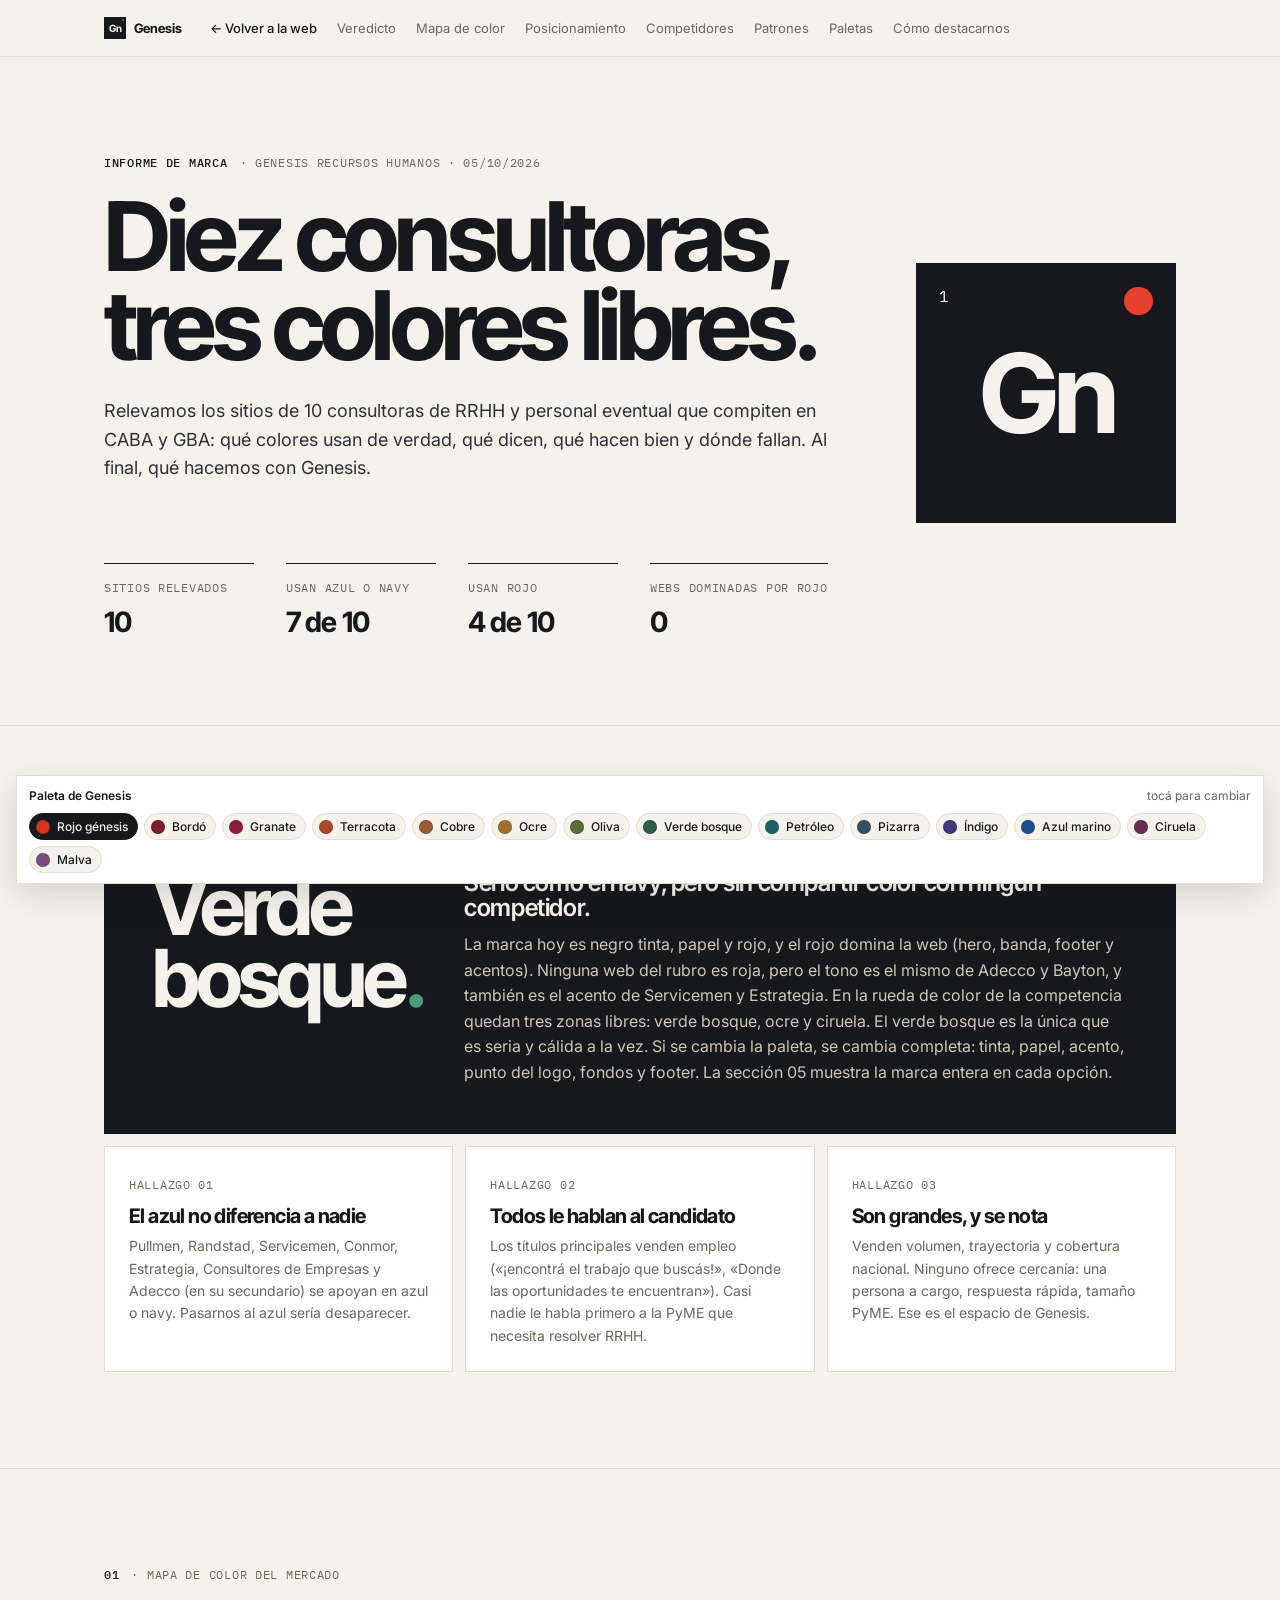
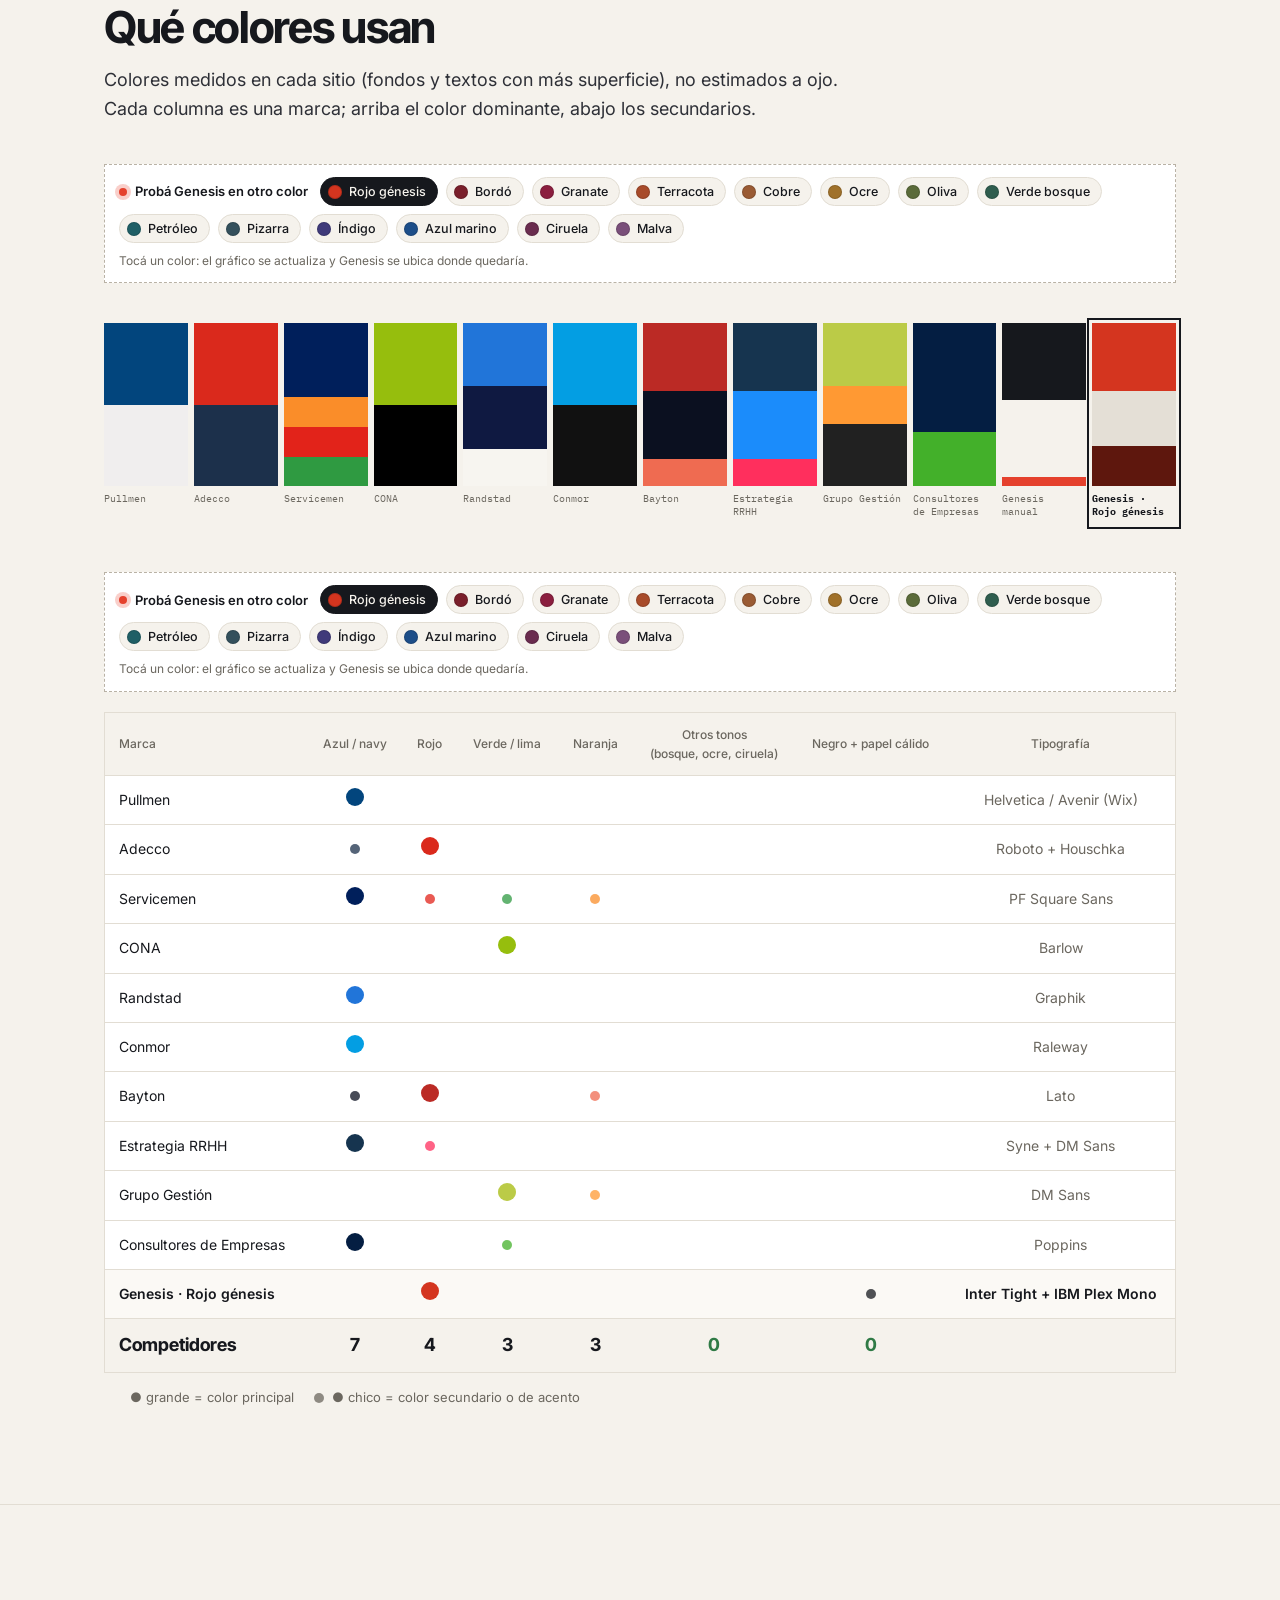
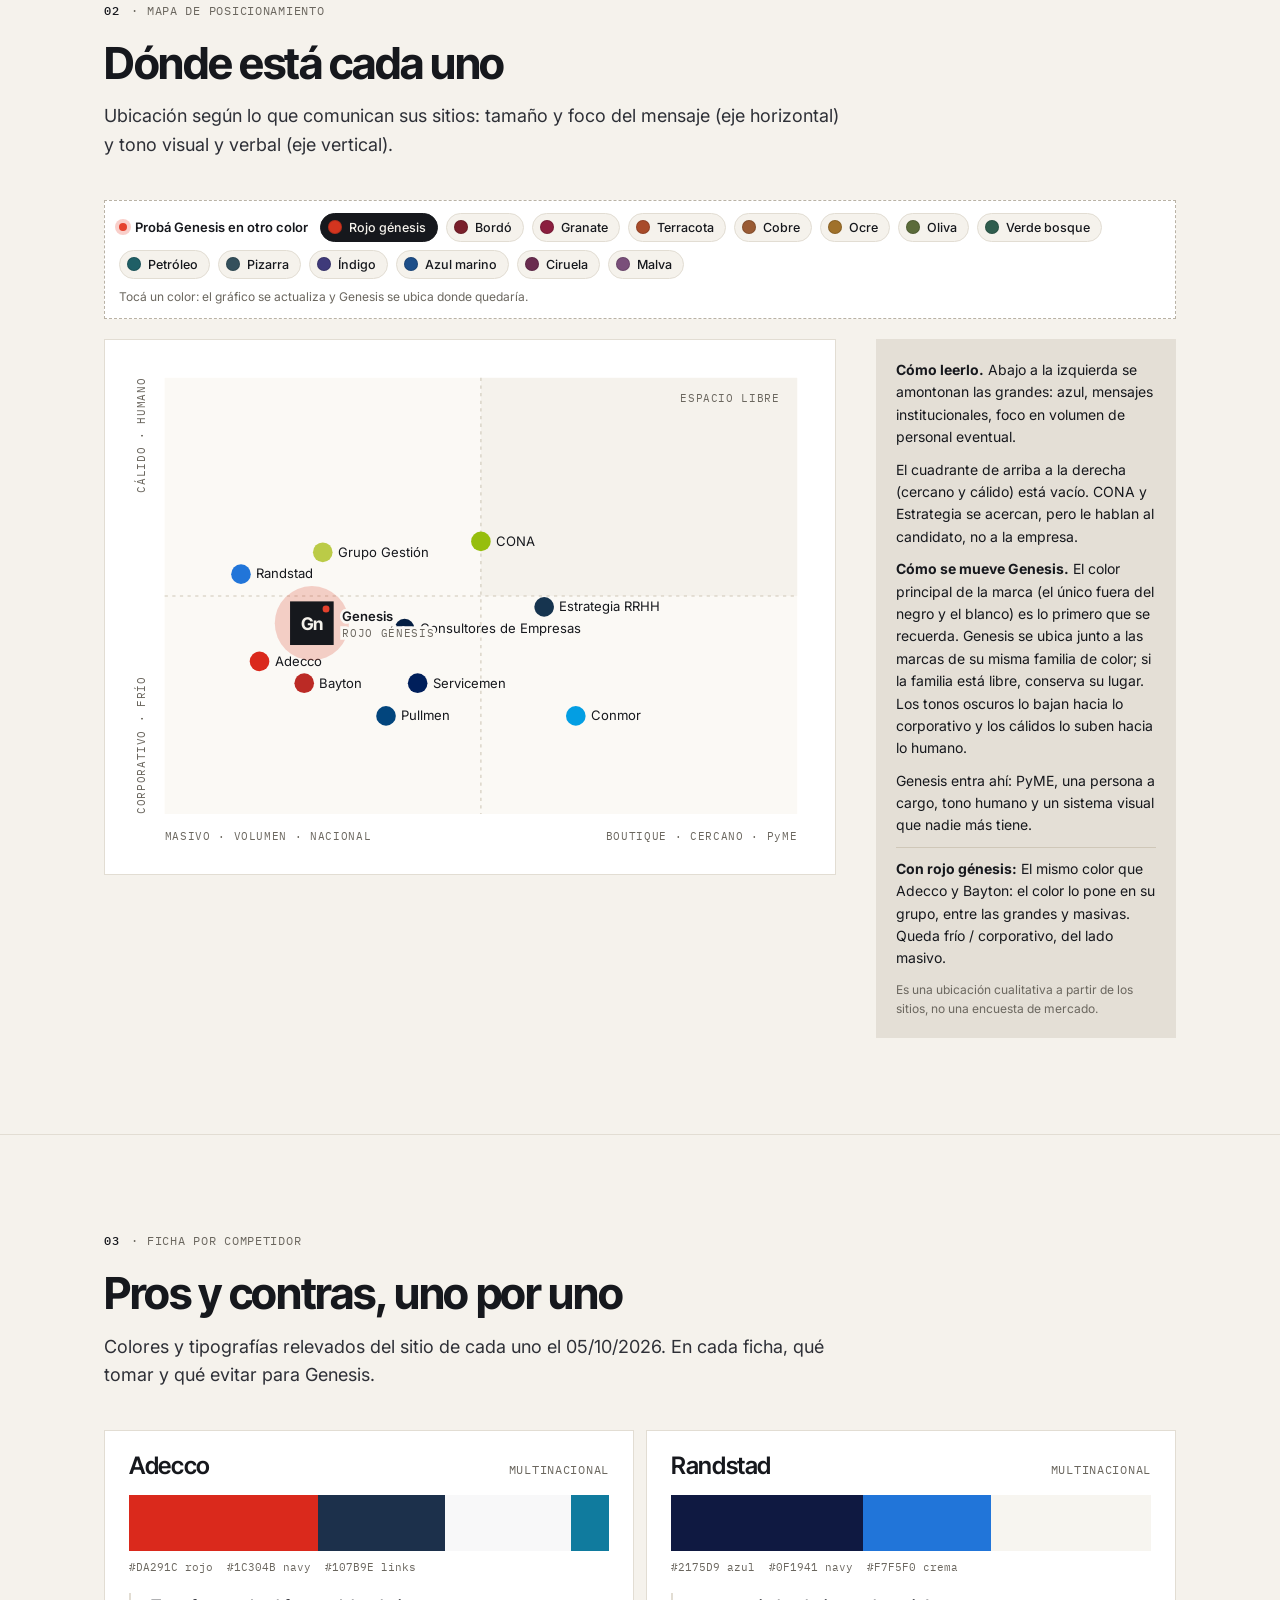
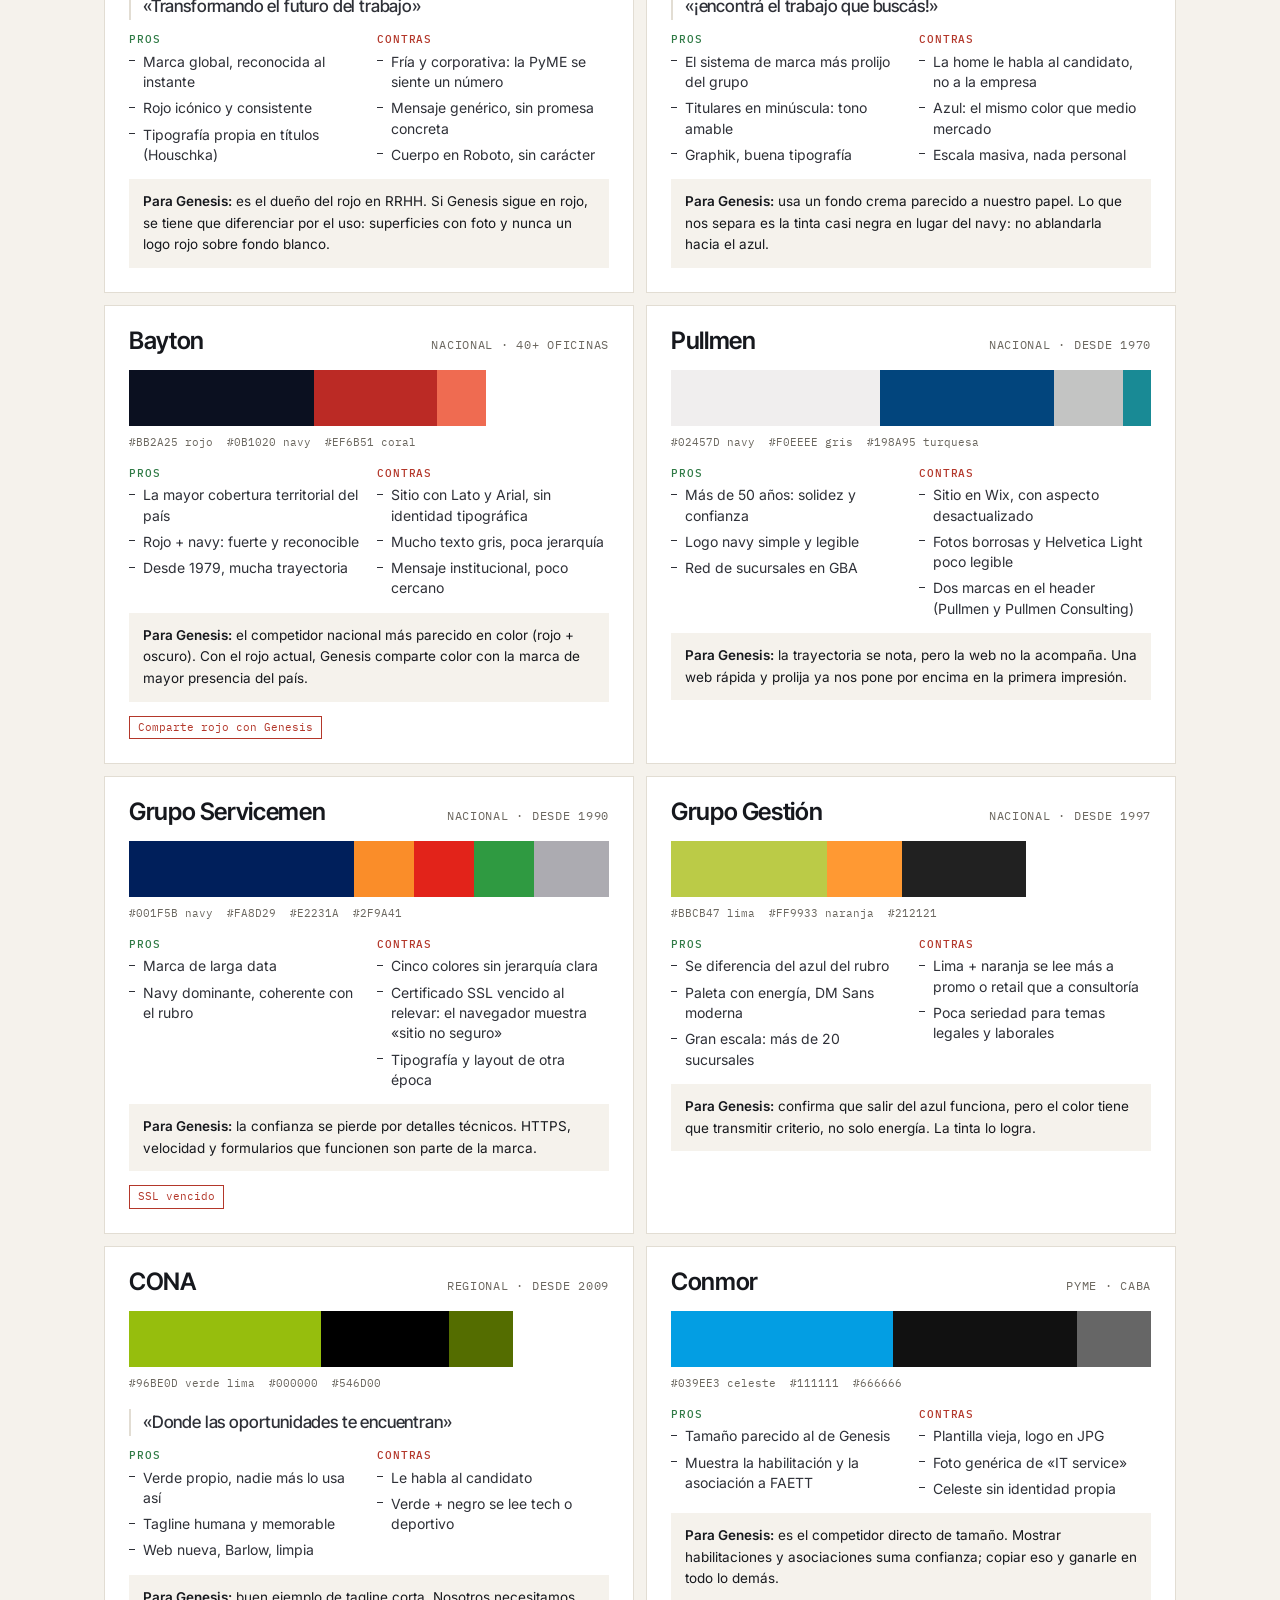
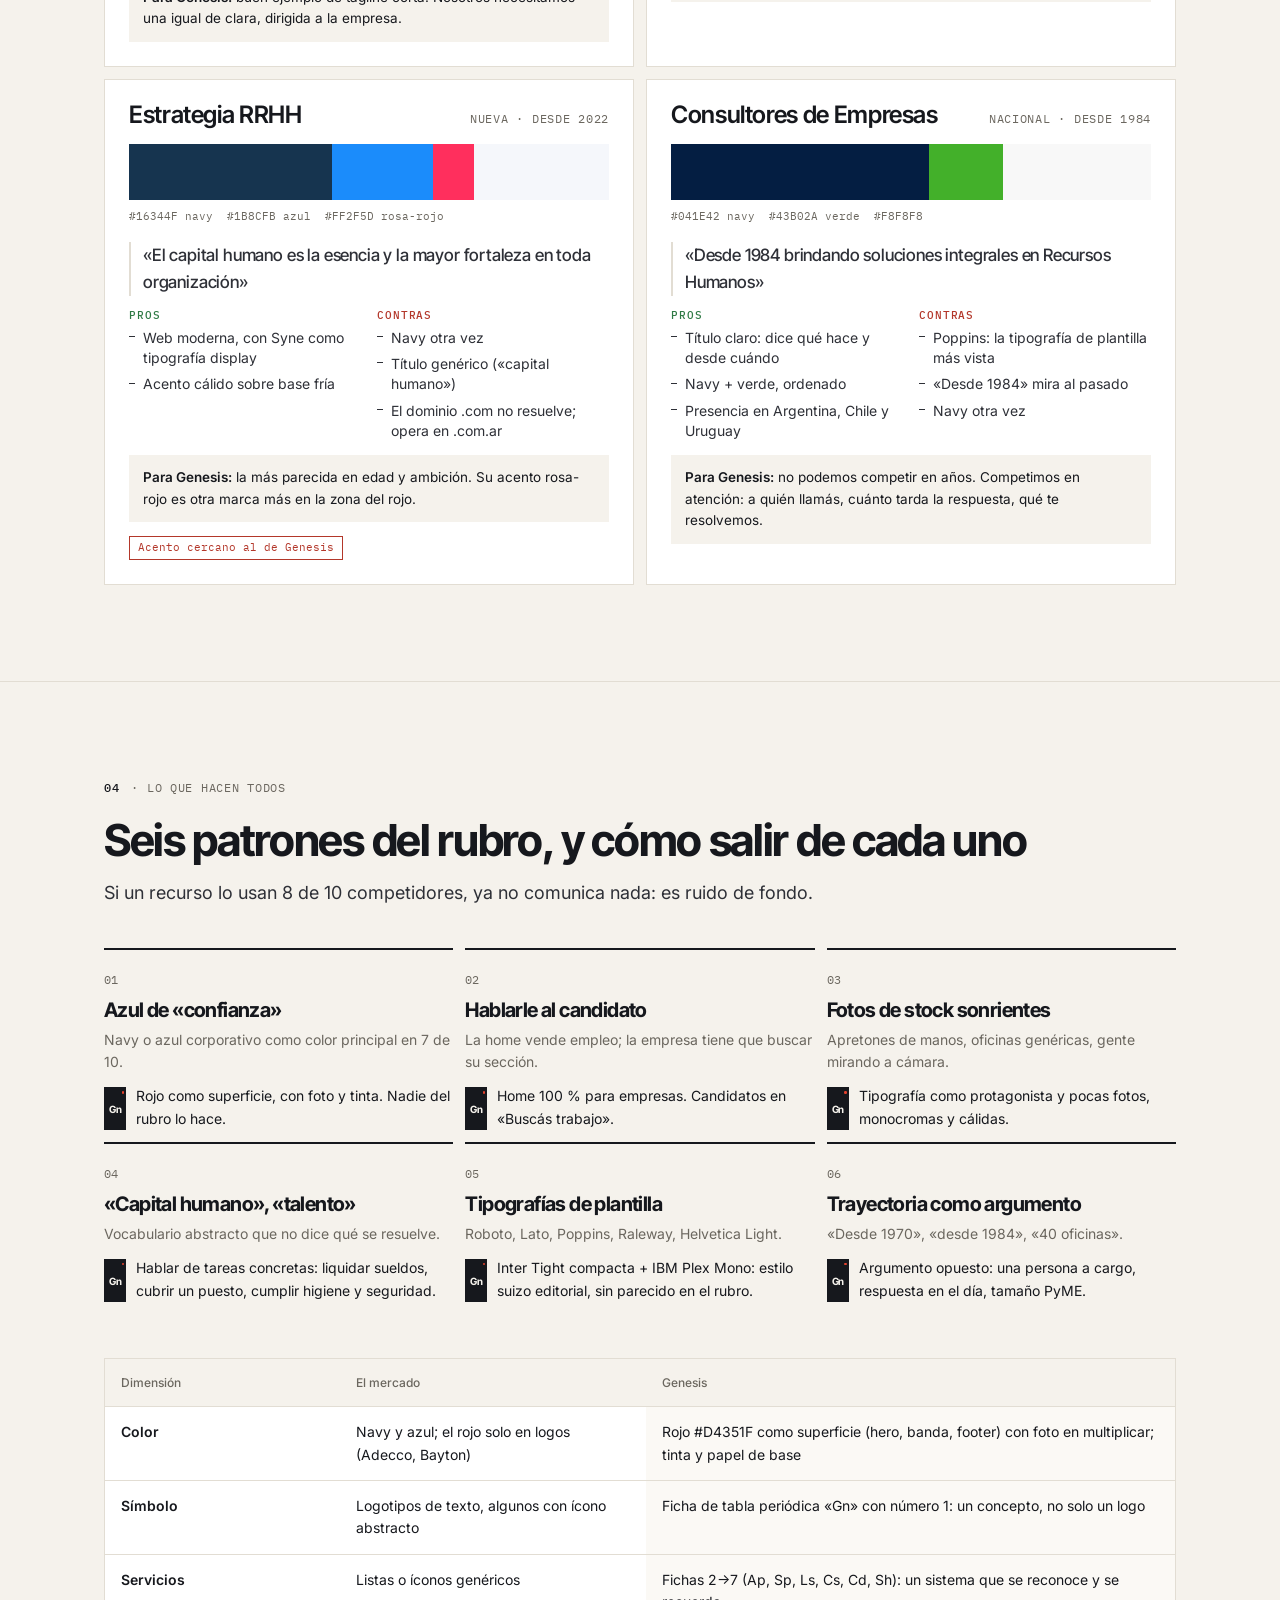
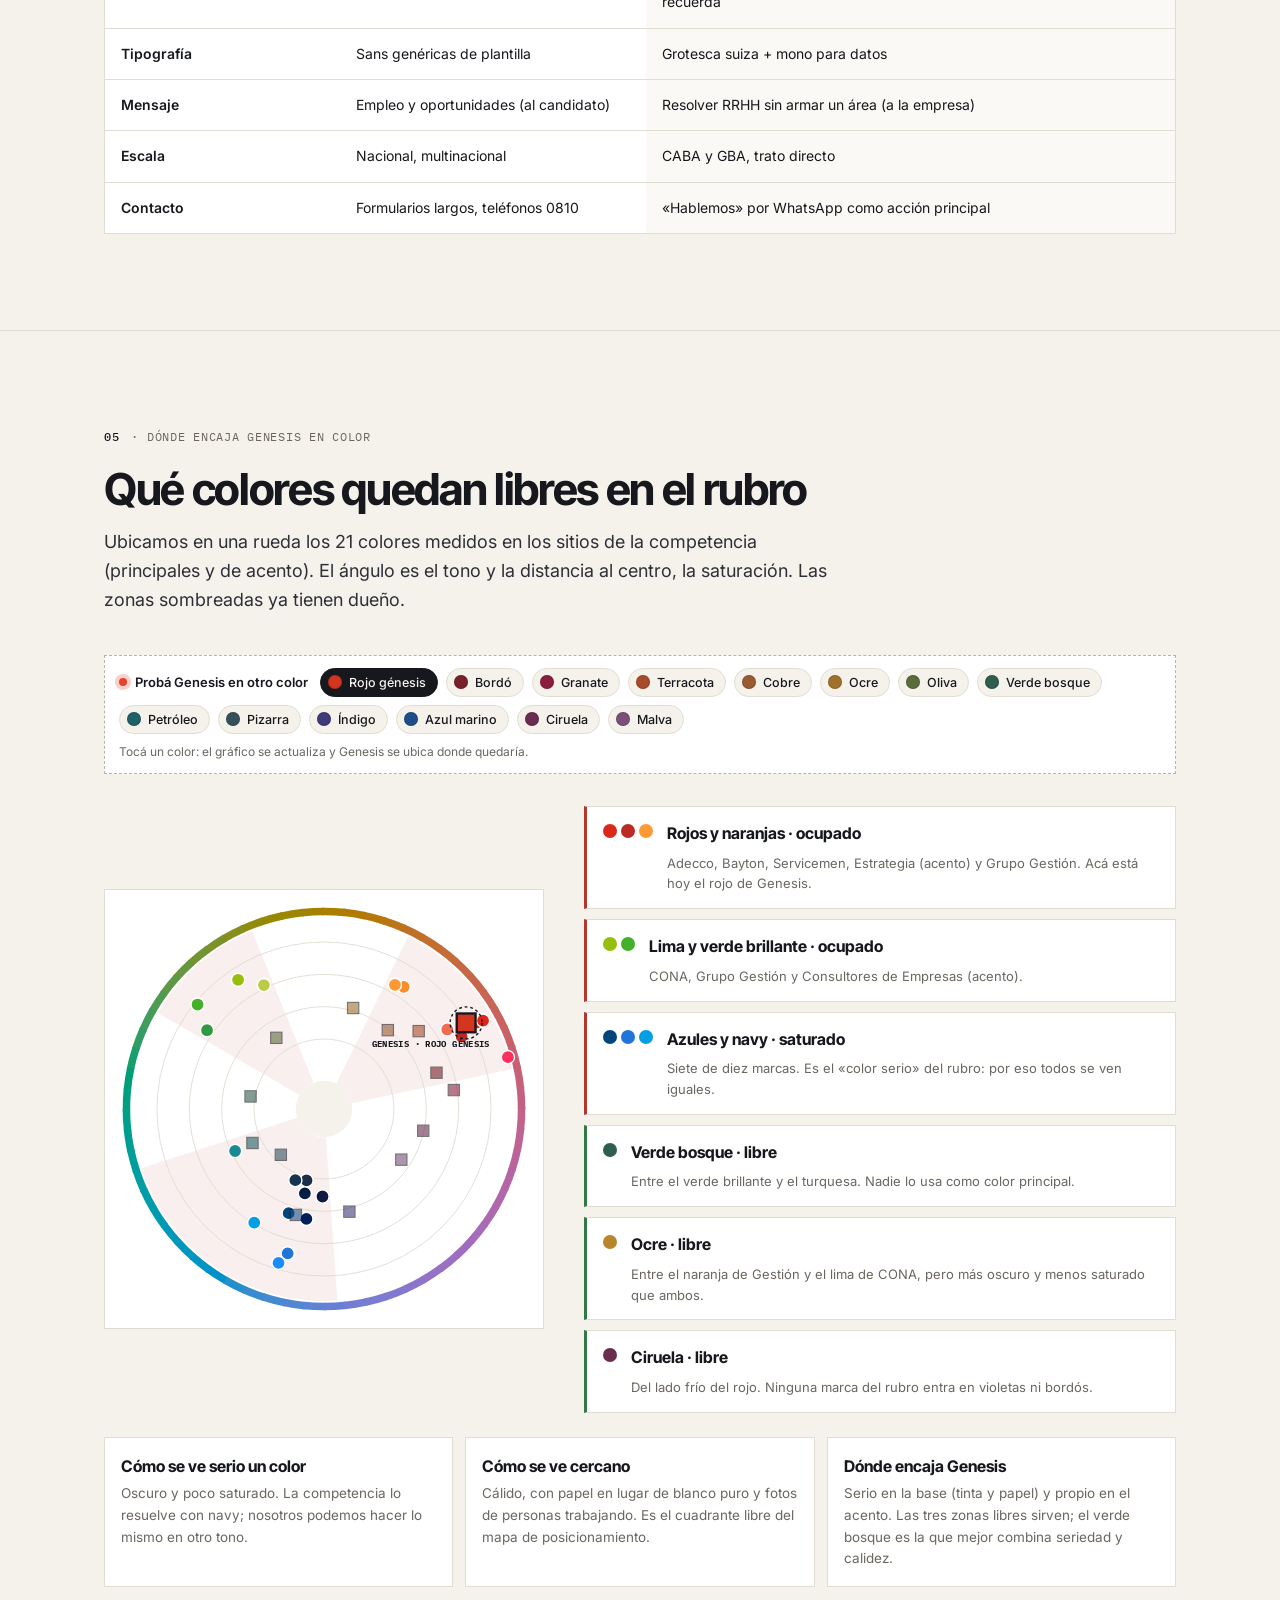
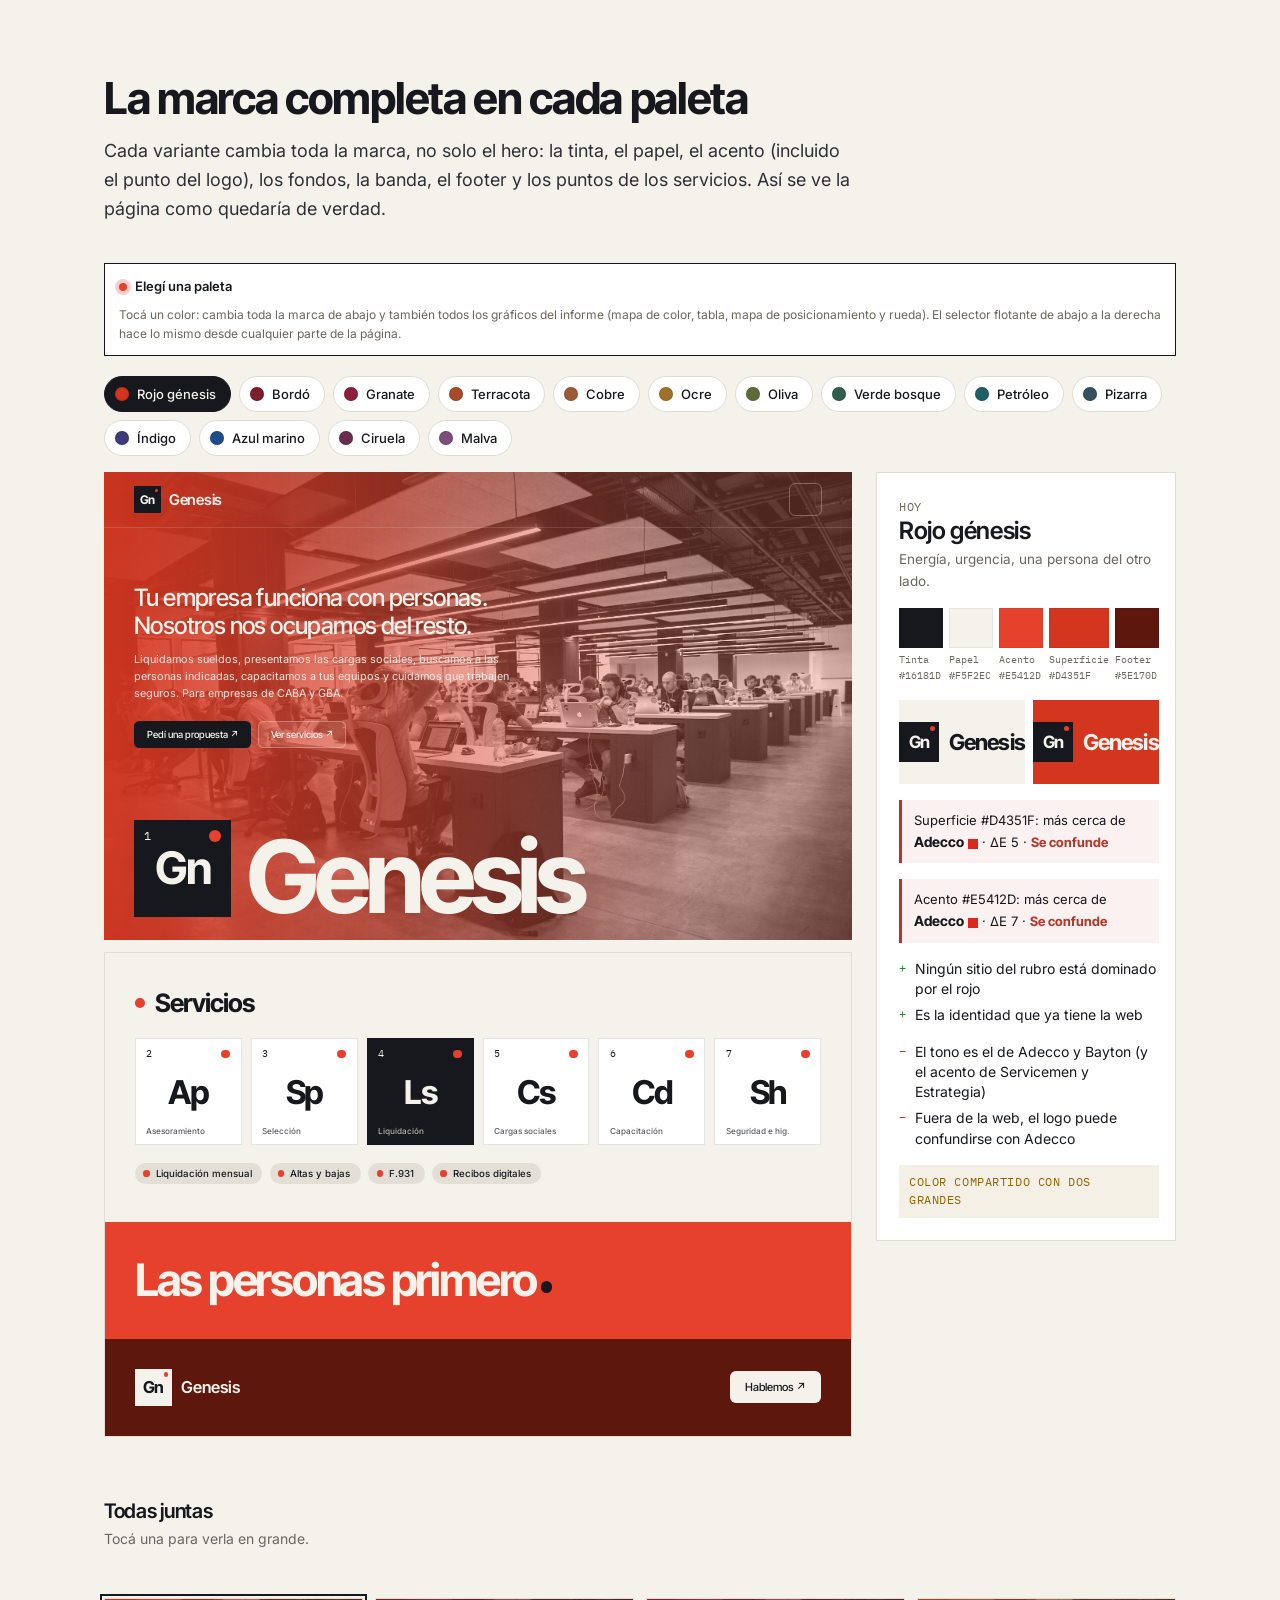
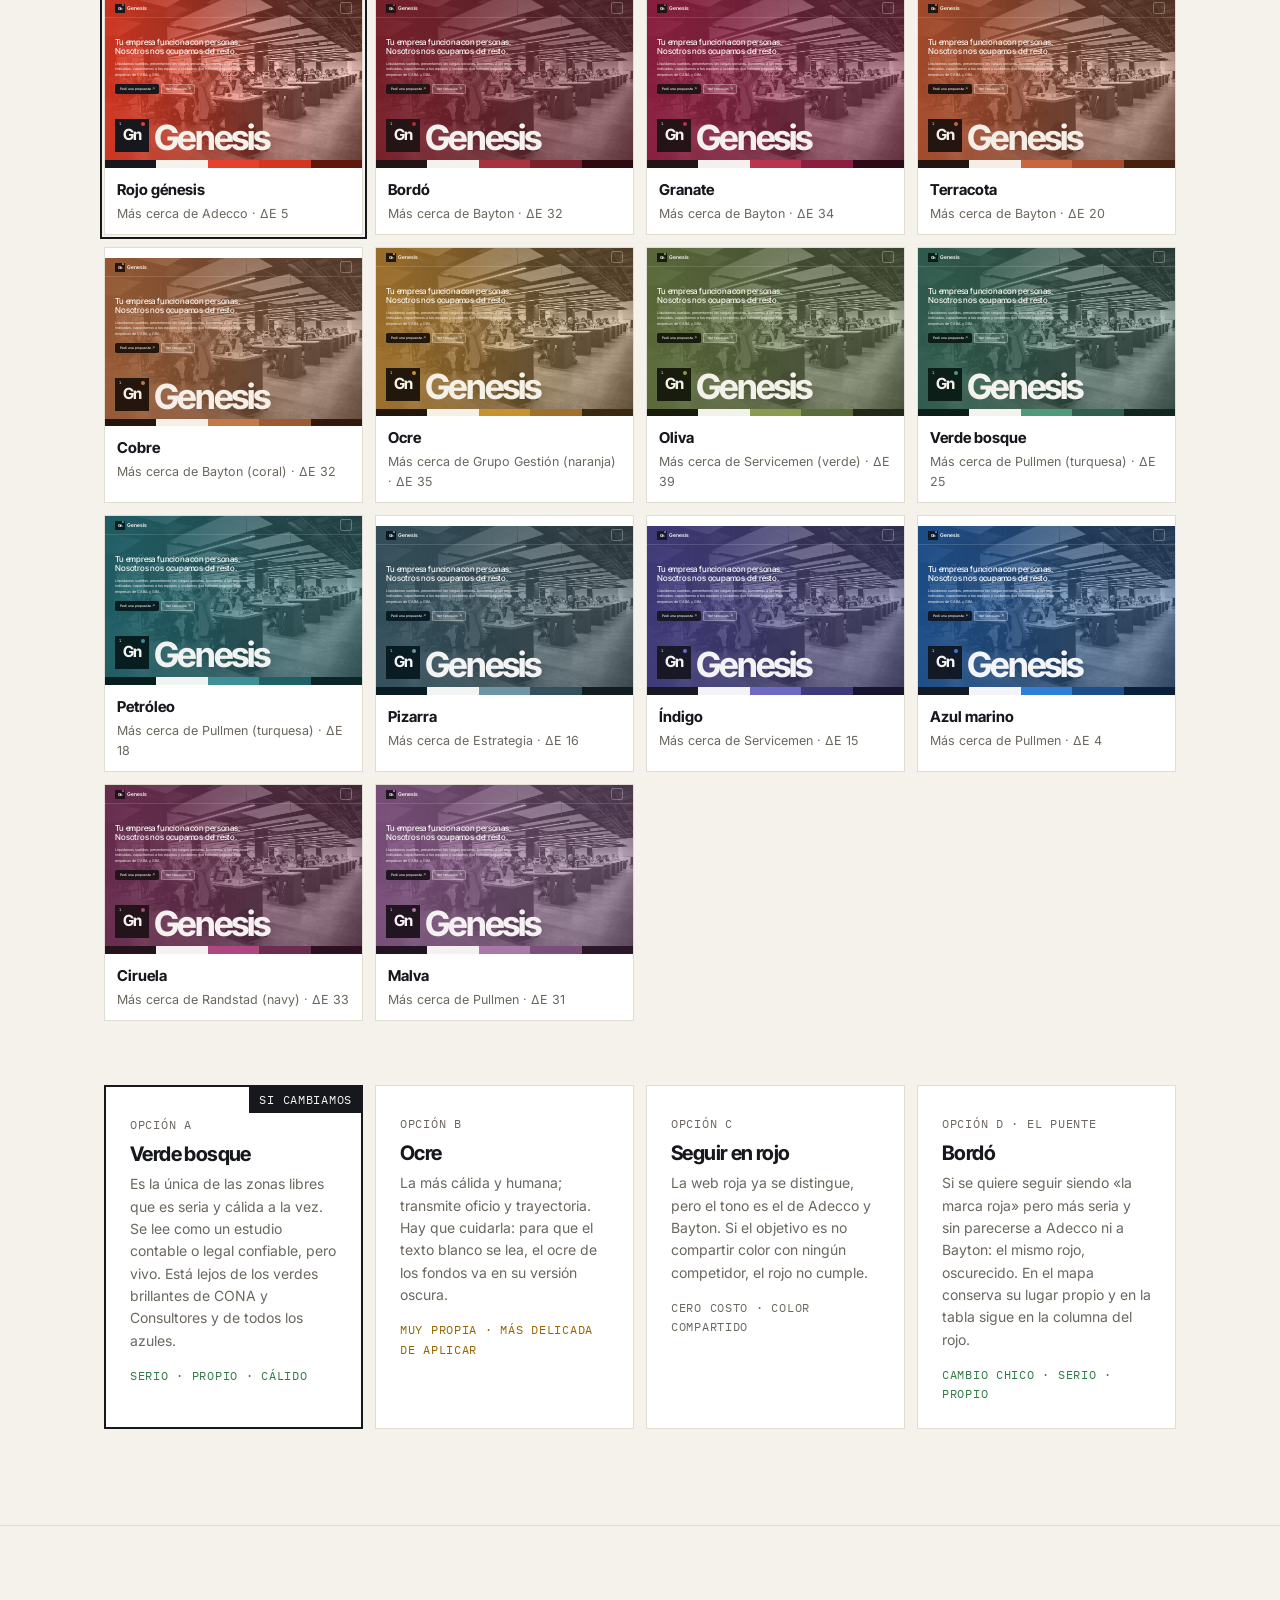
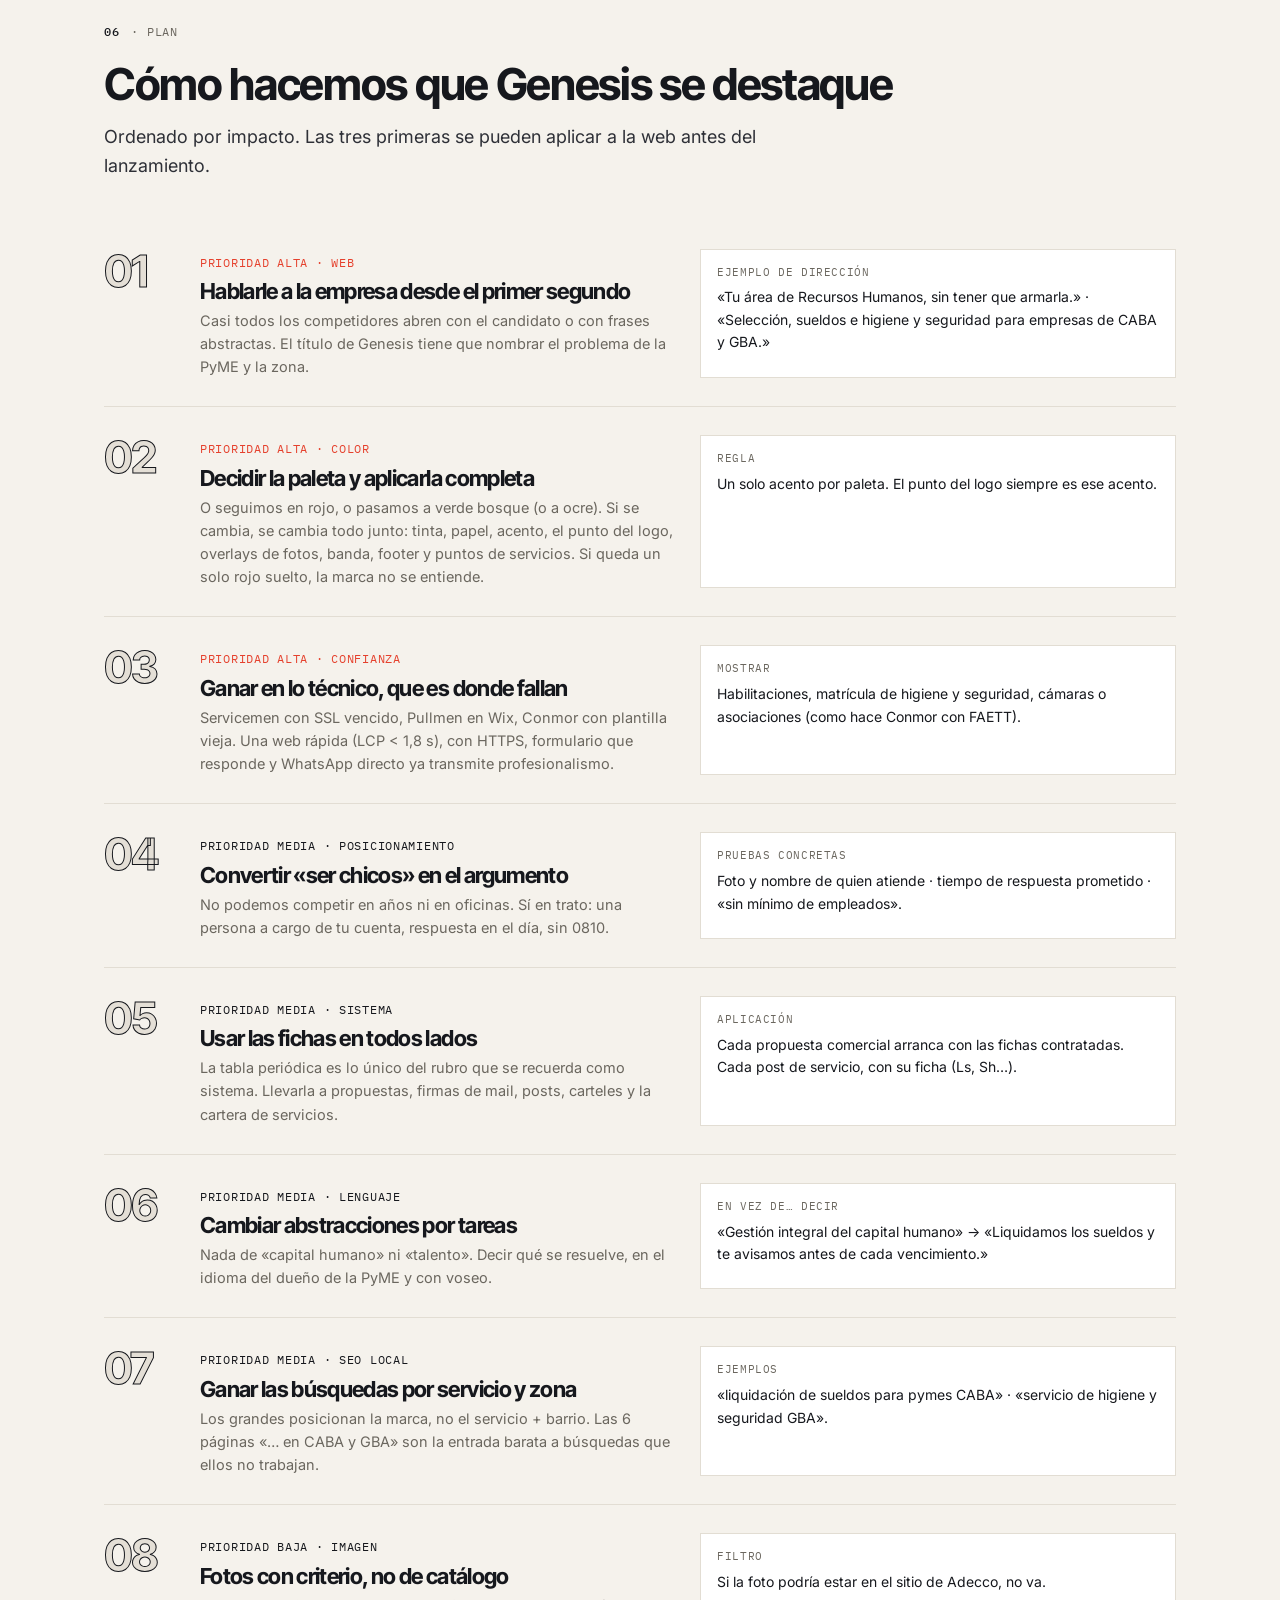
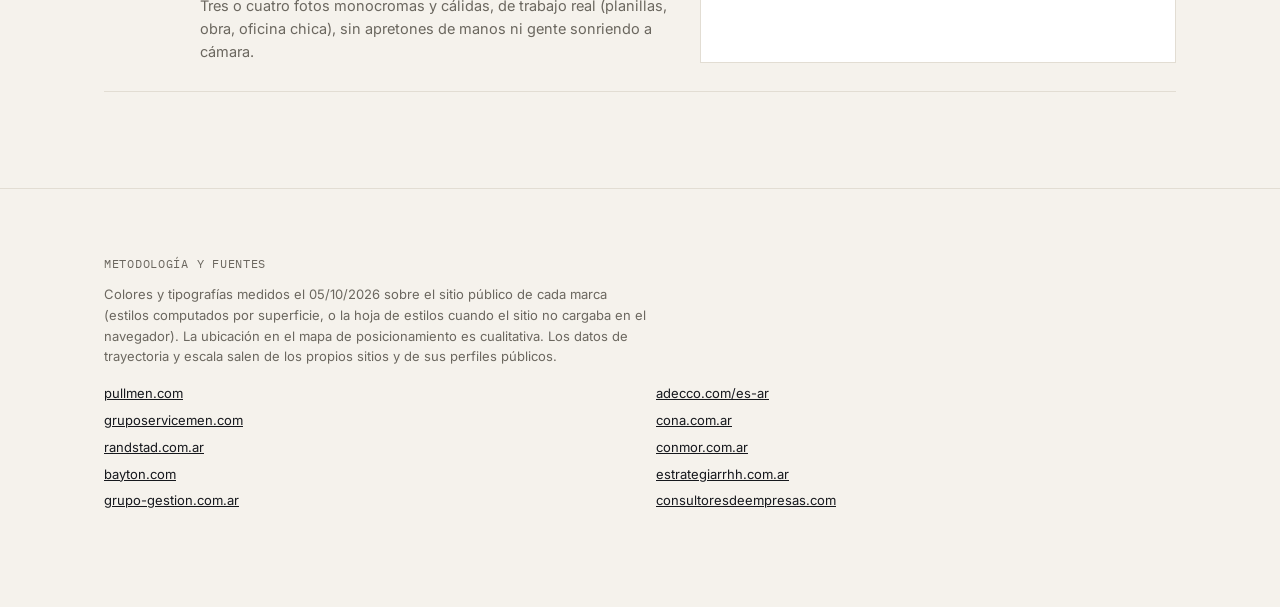
==== colores.html @ f5642fdd "Página «Prueba de color»: análisis de competencia y paletas de marca; link en el menú" ====
<!doctype html>
<html lang="es">
<head>
<meta charset="utf-8">
<meta name="viewport" content="width=device-width, initial-scale=1">
<meta name="robots" content="noindex, nofollow">
<title>Genesis · Análisis de competencia</title>
<link rel="preconnect" href="https://fonts.googleapis.com">
<link rel="preconnect" href="https://fonts.gstatic.com" crossorigin>
<link href="https://fonts.googleapis.com/css2?family=IBM+Plex+Mono:wght@400;500&family=Inter+Tight:wght@500;600;700&family=Inter:wght@400;500;600&display=swap" rel="stylesheet">
<style>
:root{
  --tinta:#16181D; --papel:#F5F2EC; --niebla:#E4DFD6; --borde:#E2DDD3; --grafito:#6B675F; --gris:#8A857C;
  --rojo:#E5412D; --blanco:#FFFFFF; --ok:#2F7A45; --warn:#956400;
}
*{box-sizing:border-box;margin:0;padding:0}
html{scroll-behavior:smooth}
body{background:var(--papel);color:var(--tinta);font:16px/1.6 Inter,system-ui,sans-serif;-webkit-font-smoothing:antialiased}
.wrap{max-width:1120px;margin:0 auto;padding:0 24px}
h1,h2,h3,h4{font-family:"Inter Tight",Inter,sans-serif;letter-spacing:-.03em;line-height:1.05}
h2{font-size:clamp(30px,4.4vw,44px);font-weight:700;margin-bottom:16px}
h3{font-size:20px;font-weight:600;letter-spacing:-.015em}
p{max-width:68ch}
.mono{font-family:"IBM Plex Mono",monospace;font-size:12px;letter-spacing:.06em;text-transform:uppercase}
.muted{color:var(--grafito)}
section{padding:96px 0;border-top:1px solid var(--borde)}
.over{display:flex;gap:12px;align-items:center;margin-bottom:20px;color:var(--grafito)}
.over b{color:var(--tinta);font-weight:500}
.lead{font-size:18px;color:#2E3037;margin-bottom:40px}

/* NAV */
nav{position:sticky;top:0;z-index:5;background:rgba(245,242,236,.92);backdrop-filter:blur(8px);border-bottom:1px solid var(--borde)}
nav .wrap{display:flex;gap:20px;align-items:center;height:56px;overflow-x:auto;white-space:nowrap;scrollbar-width:none}
nav a{color:var(--grafito);text-decoration:none;font-size:13px}
nav a:hover{color:var(--tinta)}
nav .brand{font-family:"Inter Tight";font-weight:700;color:var(--tinta);display:flex;gap:8px;align-items:center;margin-right:8px}

/* FICHA GENESIS */
.ficha{position:relative;background:var(--gT,var(--tinta));color:var(--gP,var(--papel));transition:background .4s;aspect-ratio:1;display:flex;align-items:center;justify-content:center;font-family:"Inter Tight";font-weight:700;letter-spacing:-.05em}
.ficha .n{position:absolute;top:8%;left:9%;font-family:"IBM Plex Mono";font-weight:400;letter-spacing:0}
.ficha .dot{position:absolute;top:9%;right:9%;width:11%;aspect-ratio:1;border-radius:50%;background:var(--gA,var(--rojo));transition:background .4s}
.ficha.xs{width:22px;font-size:10px}.ficha.xs .n{display:none}

/* HERO */
header{padding:96px 0 80px}
.hero{display:grid;grid-template-columns:1fr 260px;gap:48px;align-items:end}
.hero h1{font-size:clamp(48px,8vw,96px);font-weight:700;letter-spacing:-.05em;line-height:.92}
.hero .ficha{width:100%;font-size:110px}.hero .ficha .n{font-size:16px}
.meta{display:flex;flex-wrap:wrap;gap:32px;margin-top:40px}
.meta div{border-top:1px solid var(--tinta);padding-top:10px;min-width:150px}
.meta strong{display:block;font-family:"Inter Tight";font-size:28px;letter-spacing:-.03em}

/* VEREDICTO */
.verdict{background:var(--tinta);color:var(--papel);padding:48px;display:grid;grid-template-columns:auto 1fr;gap:40px;align-items:start}
.verdict .big{font-family:"Inter Tight";font-weight:700;font-size:clamp(44px,7vw,80px);letter-spacing:-.05em;line-height:.9}
.verdict .big span{color:var(--rojo)}
.verdict p{color:#CFC7B8;margin-top:12px}
.verdict h3{color:var(--papel);font-size:24px}
.keys{display:grid;grid-template-columns:repeat(3,1fr);gap:12px;margin-top:12px}
.key{background:var(--blanco);padding:24px;border:1px solid var(--borde)}
.key .mono{color:var(--grafito)}
.key h4{font-size:20px;margin:10px 0 8px}
.key p{font-size:14px;color:var(--grafito)}

/* MATRIZ COLOR */
.matrix{width:100%;border-collapse:collapse;background:var(--blanco);border:1px solid var(--borde)}
.matrix th,.matrix td{padding:12px 14px;border-bottom:1px solid var(--borde);text-align:center;font-size:14px}
.matrix th{font-weight:500;font-size:12px;color:var(--grafito);background:var(--papel)}
.matrix td:first-child,.matrix th:first-child{text-align:left}
.matrix tr.gn td{background:#FBF9F5;font-weight:600}
.cell{display:inline-block;width:18px;height:18px;border-radius:50%}
.cell.s{width:10px;height:10px;opacity:.75}
.matrix tfoot td{font-family:"Inter Tight";font-weight:700;font-size:18px;background:var(--papel)}
.legend{display:flex;gap:20px;flex-wrap:wrap;margin-top:14px;font-size:13px;color:var(--grafito)}
.legend span{display:inline-flex;gap:8px;align-items:center}
.scroll{overflow-x:auto}

.strip{display:grid;grid-template-columns:repeat(12,1fr);gap:6px;margin:40px 0 8px}
.strip div{aspect-ratio:1/2.4;display:flex;flex-direction:column}
.strip i{flex:1}
.strip small{font-size:10px;font-family:"IBM Plex Mono";color:var(--grafito);padding-top:6px;line-height:1.3;height:38px;overflow:hidden}

/* MAPA */
.mapwrap{display:grid;grid-template-columns:1fr 300px;gap:40px;align-items:start}
.map{background:var(--blanco);border:1px solid var(--borde);padding:16px}
.map svg{width:100%;height:auto;display:block}
.map text{font-family:Inter;font-size:12px;fill:var(--tinta)}
.map .ax{font-family:"IBM Plex Mono";font-size:10px;fill:var(--grafito);letter-spacing:.06em}
.note{background:var(--niebla);padding:20px;font-size:14px}
.note p+p{margin-top:10px}

/* CARDS COMPETIDORES */
.grid2{display:grid;grid-template-columns:repeat(2,1fr);gap:12px}
.card{background:var(--blanco);border:1px solid var(--borde);display:flex;flex-direction:column}
.card .top{display:flex;justify-content:space-between;align-items:baseline;padding:22px 24px 0}
.card .top h3{font-size:24px}
.card .sw{display:flex;height:56px;margin:16px 24px 0}
.card .sw i{display:block;height:100%;position:relative}
.card .hex{display:flex;flex-wrap:wrap;gap:4px 14px;padding:8px 24px 0;font-family:"IBM Plex Mono";font-size:11px;color:var(--grafito)}
.card .body{padding:16px 24px 24px;display:grid;gap:14px;font-size:14px}
.card .quote{font-family:"Inter Tight";font-size:17px;font-weight:500;letter-spacing:-.01em;border-left:2px solid var(--borde);padding-left:12px;color:#2E3037}
.pc{display:grid;grid-template-columns:1fr 1fr;gap:16px}
.pc h4{font-family:"IBM Plex Mono";font-weight:500;font-size:11px;letter-spacing:.08em;text-transform:uppercase;margin-bottom:6px}
.pc .pro h4{color:var(--ok)} .pc .con h4{color:#B3372A}
.pc ul{list-style:none;display:grid;gap:6px}
.pc li{padding-left:14px;position:relative;color:#2E3037;line-height:1.45}
.pc li:before{content:"";position:absolute;left:0;top:.6em;width:6px;height:1px;background:currentColor}
.lesson{background:var(--papel);padding:12px 14px;font-size:13.5px}
.lesson b{font-weight:600}
.tags{display:flex;flex-wrap:wrap;gap:6px}
.tag{font-size:11px;font-family:"IBM Plex Mono";border:1px solid var(--borde);padding:2px 8px;color:var(--grafito)}
.tag.alert{border-color:#B3372A;color:#B3372A}

/* PATRONES */
.patterns{display:grid;grid-template-columns:repeat(3,1fr);gap:12px}
.pat{border-top:2px solid var(--tinta);padding-top:16px}
.pat .num{font-family:"IBM Plex Mono";color:var(--grafito);font-size:12px}
.pat h4{font-size:20px;margin:8px 0}
.pat p{font-size:14px;color:var(--grafito)}
.pat .gn{margin-top:12px;font-size:14px;color:var(--tinta);display:flex;gap:10px}
.pat .gn .ficha{flex:none;margin-top:2px}

/* COMPARATIVA */
.cmp{width:100%;border-collapse:collapse;background:var(--blanco);border:1px solid var(--borde);font-size:14px}
.cmp th,.cmp td{text-align:left;padding:14px 16px;border-bottom:1px solid var(--borde);vertical-align:top}
.cmp th{background:var(--papel);font-size:12px;font-weight:500;color:var(--grafito)}
.cmp td:first-child{font-weight:600;width:22%}
.cmp td:last-child{background:#FBF9F5}

/* ROJOS */
.reds{display:grid;grid-template-columns:repeat(4,1fr);gap:12px;margin:32px 0}
.red{background:var(--blanco);border:1px solid var(--borde)}
.red i{display:block;height:120px}
.red div{padding:12px 14px;font-size:13px}
.red b{display:block;font-family:"Inter Tight";font-size:16px}
.red .mono{color:var(--grafito)}
.versus{display:grid;grid-template-columns:1fr 1fr;gap:12px}
.vs{background:var(--blanco);border:1px solid var(--borde);padding:24px}
.vs .demo{height:180px;margin:14px 0;display:flex;align-items:center;justify-content:center;gap:16px}
.vs p{font-size:14px;color:var(--grafito)}

.options{display:grid;grid-template-columns:repeat(3,1fr);gap:12px;margin-top:40px}
.opt{background:var(--blanco);border:1px solid var(--borde);padding:24px;position:relative}
.opt.win{border:2px solid var(--tinta)}
.opt .badge{position:absolute;top:-1px;right:-1px;background:var(--tinta);color:var(--papel);padding:4px 10px}
.opt h4{font-size:20px;margin:8px 0}
.opt p{font-size:14px;color:var(--grafito)}
.opt .v{margin-top:14px;font-family:"IBM Plex Mono";font-size:12px;text-transform:uppercase;letter-spacing:.06em}

.ratio{display:flex;height:72px;margin:24px 0 10px;border:1px solid var(--borde)}
.ratio div{display:flex;align-items:flex-end;padding:8px 10px;font-family:"IBM Plex Mono";font-size:11px}
.rules{display:grid;grid-template-columns:repeat(2,1fr);gap:8px 32px;margin-top:24px}
.rules li{list-style:none;padding:12px 0;border-bottom:1px solid var(--borde);font-size:14px;display:flex;gap:12px}
.rules li span{font-family:"IBM Plex Mono";font-size:11px;padding-top:3px;min-width:44px}
.rules .si span{color:var(--ok)} .rules .no span{color:#B3372A}

/* ACCIONES */
.actions{counter-reset:a;display:grid;gap:0}
.act{display:grid;grid-template-columns:72px 1fr 1fr;gap:24px;padding:28px 0;border-bottom:1px solid var(--borde)}
.act .k{font-family:"Inter Tight";font-weight:700;font-size:44px;letter-spacing:-.05em;line-height:1;color:var(--niebla);-webkit-text-stroke:1px var(--tinta)}
.act h4{font-size:22px;margin-bottom:6px}
.act p{font-size:14.5px;color:var(--grafito)}
.act .ex{background:var(--blanco);border:1px solid var(--borde);padding:14px 16px;font-size:14px}
.act .ex .mono{color:var(--grafito);display:block;margin-bottom:6px;font-size:10.5px}
.prio{display:inline-block;margin-bottom:8px}
.prio.a{color:var(--rojo)}

.hm,.pm,#side,#gnRow,#wheel{overflow-anchor:none}
.pick{display:flex;flex-wrap:wrap;align-items:center;gap:8px;margin:0 0 20px;padding:12px 14px;background:var(--blanco);border:1px dashed #B9B2A5}
.pick .lb{font-size:13px;font-weight:600;margin-right:4px;display:flex;align-items:center;gap:8px}
.pick .lb:before{content:"";width:8px;height:8px;border-radius:50%;background:var(--gA,var(--rojo));box-shadow:0 0 0 4px color-mix(in srgb,var(--gA,#E5412D) 25%,transparent);animation:pk 1.8s ease-in-out infinite}
@keyframes pk{50%{box-shadow:0 0 0 7px transparent}}
@media (prefers-reduced-motion:reduce){.pick .lb:before{animation:none}}
.pick button,.fab button{font:500 12.5px Inter;padding:6px 11px 6px 7px;border:1px solid var(--borde);background:var(--papel);color:var(--tinta);cursor:pointer;border-radius:999px;display:inline-flex;gap:7px;align-items:center}
.pick button i,.fab button i{width:14px;height:14px;border-radius:50%;box-shadow:inset 0 0 0 1px rgba(0,0,0,.15)}
.pick button[aria-pressed=true],.fab button[aria-pressed=true]{background:var(--tinta);color:var(--papel);border-color:var(--tinta)}
.pick .hint{font-size:12px;color:var(--grafito);flex-basis:100%}
.fab{position:fixed;z-index:20;right:16px;bottom:16px;background:var(--blanco);border:1px solid var(--borde);box-shadow:0 10px 30px rgba(22,24,29,.14);padding:10px 12px;display:grid;gap:8px;max-width:calc(100vw - 32px)}
.fab .t{font-size:12px;font-weight:600;display:flex;justify-content:space-between;gap:12px}
.fab .t span{font-weight:400;color:var(--grafito)}
.fab .r{display:flex;flex-wrap:wrap;gap:6px}
.fab button{padding:5px 9px 5px 6px;font-size:12px}
@media (max-width:560px){.fab button{font-size:0;padding:5px;gap:0}.fab button i{width:22px;height:22px}}
@media print{.fab,.pick{display:none}}
#gnMap{transition:transform .7s cubic-bezier(.23,1,.32,1)}
footer{padding:64px 0 96px;border-top:1px solid var(--borde);font-size:13px;color:var(--grafito)}
footer ul{list-style:none;display:grid;grid-template-columns:repeat(2,1fr);gap:6px 32px;margin-top:16px}
footer a{color:var(--tinta)}

@media (max-width:900px){
  .hero,.mapwrap,.verdict{grid-template-columns:1fr}
  .hero .ficha{width:160px;font-size:68px}
  .keys,.patterns,.options{grid-template-columns:1fr}
  .grid2,.versus,.rules{grid-template-columns:1fr}
  .reds{grid-template-columns:repeat(2,1fr)}
  .act{grid-template-columns:1fr;gap:12px}
  .strip{grid-template-columns:repeat(6,1fr)}
  .pc{grid-template-columns:1fr}
  footer ul{grid-template-columns:1fr}
}
@media (max-width:560px){
  .wrap{padding:0 16px}
  section{padding:64px 0}
  .verdict{padding:28px}
  .strip{grid-template-columns:repeat(4,1fr)}
}
@media print{nav{display:none}section{padding:48px 0;break-inside:avoid-page}.card,.act{break-inside:avoid}}
</style>
</head>
<body>

<nav><div class="wrap">
  <a class="brand" href="index.html" style="text-decoration:none"><span class="ficha xs"><span class="dot"></span>Gn</span>Genesis</a><a href="index.html" style="color:var(--tinta);font-weight:500">← Volver a la web</a>
  <a href="#veredicto">Veredicto</a>
  <a href="#color">Mapa de color</a>
  <a href="#posicion">Posicionamiento</a>
  <a href="#competidores">Competidores</a>
  <a href="#patrones">Patrones</a>
  <a href="#colores">Paletas</a>
  <a href="#acciones">Cómo destacarnos</a>
</div></nav>

<header><div class="wrap">
  <div class="hero">
    <div>
      <div class="over mono"><b>Informe de marca</b> · Genesis Recursos Humanos · 05/10/2026</div>
      <h1>Diez consultoras,<br>tres colores libres.</h1>
      <p class="lead" style="margin-top:28px">Relevamos los sitios de 10 consultoras de RRHH y personal eventual que compiten en CABA y GBA: qué colores usan de verdad, qué dicen, qué hacen bien y dónde fallan. Al final, qué hacemos con Genesis.</p>
    </div>
    <div class="ficha"><span class="n">1</span><span class="dot"></span>Gn</div>
  </div>
  <div class="meta">
    <div><span class="mono muted">Sitios relevados</span><strong>10</strong></div>
    <div><span class="mono muted">Usan azul o navy</span><strong>7 de 10</strong></div>
    <div><span class="mono muted">Usan rojo</span><strong>4 de 10</strong></div>
    <div><span class="mono muted">Webs dominadas por rojo</span><strong>0</strong></div>
  </div>
</div></header>

<!-- VEREDICTO -->
<section id="veredicto"><div class="wrap">
  <div class="verdict">
    <div class="big">Verde<br>bosque<span style="color:#4E9A7C">.</span></div>
    <div>
      <h3>Serio como el navy, pero sin compartir color con ningún competidor.</h3>
      <p>La marca hoy es negro tinta, papel y rojo, y el rojo domina la web (hero, banda, footer y acentos). Ninguna web del rubro es roja, pero el tono es el mismo de Adecco y Bayton, y también es el acento de Servicemen y Estrategia. En la rueda de color de la competencia quedan tres zonas libres: verde bosque, ocre y ciruela. El verde bosque es la única que es seria y cálida a la vez. Si se cambia la paleta, se cambia completa: tinta, papel, acento, punto del logo, fondos y footer. La sección 05 muestra la marca entera en cada opción.</p>
    </div>
  </div>
  <div class="keys">
    <div class="key"><span class="mono">Hallazgo 01</span><h4>El azul no diferencia a nadie</h4><p>Pullmen, Randstad, Servicemen, Conmor, Estrategia, Consultores de Empresas y Adecco (en su secundario) se apoyan en azul o navy. Pasarnos al azul sería desaparecer.</p></div>
    <div class="key"><span class="mono">Hallazgo 02</span><h4>Todos le hablan al candidato</h4><p>Los títulos principales venden empleo («¡encontrá el trabajo que buscás!», «Donde las oportunidades te encuentran»). Casi nadie le habla primero a la PyME que necesita resolver RRHH.</p></div>
    <div class="key"><span class="mono">Hallazgo 03</span><h4>Son grandes, y se nota</h4><p>Venden volumen, trayectoria y cobertura nacional. Ninguno ofrece cercanía: una persona a cargo, respuesta rápida, tamaño PyME. Ese es el espacio de Genesis.</p></div>
  </div>
</div></section>

<!-- MAPA DE COLOR -->
<section id="color"><div class="wrap">
  <div class="over mono"><b>01</b> · Mapa de color del mercado</div>
  <h2>Qué colores usan</h2>
  <p class="lead">Colores medidos en cada sitio (fondos y textos con más superficie), no estimados a ojo. Cada columna es una marca; arriba el color dominante, abajo los secundarios.</p>
  <div class="pick" data-pick></div>

  <div class="strip">
    <div><i style="background:#02457D"></i><i style="background:#F0EEEE"></i><small>Pullmen</small></div>
    <div><i style="background:#DA291C"></i><i style="background:#1C304B"></i><small>Adecco</small></div>
    <div><i style="background:#001F5B"></i><i style="background:#FA8D29;flex:.4"></i><i style="background:#E2231A;flex:.4"></i><i style="background:#2F9A41;flex:.4"></i><small>Servicemen</small></div>
    <div><i style="background:#96BE0D"></i><i style="background:#000"></i><small>CONA</small></div>
    <div><i style="background:#2175D9"></i><i style="background:#0F1941"></i><i style="background:#F7F5F0;flex:.6"></i><small>Randstad</small></div>
    <div><i style="background:#039EE3"></i><i style="background:#111"></i><small>Conmor</small></div>
    <div><i style="background:#BB2A25"></i><i style="background:#0B1020"></i><i style="background:#EF6B51;flex:.4"></i><small>Bayton</small></div>
    <div><i style="background:#16344F"></i><i style="background:#1B8CFB"></i><i style="background:#FF2F5D;flex:.4"></i><small>Estrategia RRHH</small></div>
    <div><i style="background:#BBCB47"></i><i style="background:#FF9933;flex:.6"></i><i style="background:#212121"></i><small>Grupo Gestión</small></div>
    <div><i style="background:#041E42"></i><i style="background:#43B02A;flex:.5"></i><small>Consultores de Empresas</small></div>
    <div><i style="background:#16181D"></i><i style="background:#F5F2EC"></i><i style="background:#E5412D;flex:.12"></i><small>Genesis manual</small></div>
    <div id="gnStrip" style="outline:2px solid var(--tinta);outline-offset:3px"><i style="background:#D4351F;transition:background .4s"></i><i style="background:#E4DFD6;flex:.8;transition:background .4s"></i><i style="background:#5E170D;flex:.6;transition:background .4s"></i><small><b style="color:var(--tinta)">Genesis web</b></small></div>
  </div>

  <div style="margin-top:48px"><div class="pick" data-pick></div>
</div>
  <div class="scroll">
  <table class="matrix">
    <thead><tr><th>Marca</th><th>Azul / navy</th><th>Rojo</th><th>Verde / lima</th><th>Naranja</th><th>Otros tonos<br>(bosque, ocre, ciruela)</th><th>Negro + papel cálido</th><th>Tipografía</th></tr></thead>
    <tbody>
      <tr><td>Pullmen</td><td><span class="cell" style="background:#02457D"></span></td><td></td><td></td><td></td><td></td><td></td><td class="muted">Helvetica / Avenir (Wix)</td></tr>
      <tr><td>Adecco</td><td><span class="cell s" style="background:#1C304B"></span></td><td><span class="cell" style="background:#DA291C"></span></td><td></td><td></td><td></td><td></td><td class="muted">Roboto + Houschka</td></tr>
      <tr><td>Servicemen</td><td><span class="cell" style="background:#001F5B"></span></td><td><span class="cell s" style="background:#E2231A"></span></td><td><span class="cell s" style="background:#2F9A41"></span></td><td><span class="cell s" style="background:#FA8D29"></span></td><td></td><td></td><td class="muted">PF Square Sans</td></tr>
      <tr><td>CONA</td><td></td><td></td><td><span class="cell" style="background:#96BE0D"></span></td><td></td><td></td><td></td><td class="muted">Barlow</td></tr>
      <tr><td>Randstad</td><td><span class="cell" style="background:#2175D9"></span></td><td></td><td></td><td></td><td></td><td></td><td class="muted">Graphik</td></tr>
      <tr><td>Conmor</td><td><span class="cell" style="background:#039EE3"></span></td><td></td><td></td><td></td><td></td><td></td><td class="muted">Raleway</td></tr>
      <tr><td>Bayton</td><td><span class="cell s" style="background:#0B1020"></span></td><td><span class="cell" style="background:#BB2A25"></span></td><td></td><td><span class="cell s" style="background:#EF6B51"></span></td><td></td><td></td><td class="muted">Lato</td></tr>
      <tr><td>Estrategia RRHH</td><td><span class="cell" style="background:#16344F"></span></td><td><span class="cell s" style="background:#FF2F5D"></span></td><td></td><td></td><td></td><td></td><td class="muted">Syne + DM Sans</td></tr>
      <tr><td>Grupo Gestión</td><td></td><td></td><td><span class="cell" style="background:#BBCB47"></span></td><td><span class="cell s" style="background:#FF9933"></span></td><td></td><td></td><td class="muted">DM Sans</td></tr>
      <tr><td>Consultores de Empresas</td><td><span class="cell" style="background:#041E42"></span></td><td></td><td><span class="cell s" style="background:#43B02A"></span></td><td></td><td></td><td></td><td class="muted">Poppins</td></tr>
      <tr class="gn" id="gnRow"><td>Genesis (web actual)</td><td></td><td><span class="cell" style="background:#D4351F"></span></td><td></td><td></td><td></td><td><span class="cell s" style="background:#16181D"></span></td><td>Inter Tight + IBM Plex Mono</td></tr>
    </tbody>
    <tfoot><tr><td>Competidores</td><td>7</td><td>4</td><td>3</td><td>3</td><td style="color:var(--ok)">0</td><td style="color:var(--ok)">0</td><td></td></tr></tfoot>
  </table>
  </div>
  <div class="legend"><span><span class="cell"></span>● grande = color principal</span><span><span class="cell s" style="background:var(--grafito)"></span>● chico = color secundario o de acento</span></div>
</div></section>

<!-- POSICIONAMIENTO -->
<section id="posicion"><div class="wrap">
  <div class="over mono"><b>02</b> · Mapa de posicionamiento</div>
  <h2>Dónde está cada uno</h2>
  <p class="lead">Ubicación según lo que comunican sus sitios: tamaño y foco del mensaje (eje horizontal) y tono visual y verbal (eje vertical).</p>
  <div class="pick" data-pick></div>
  <div class="mapwrap">
    <div class="map">
      <svg viewBox="0 0 640 460" role="img" aria-label="Mapa de posicionamiento de competidores">
        <rect x="40" y="20" width="580" height="400" fill="#FBF9F5"/>
        <rect x="330" y="20" width="290" height="200" fill="#F5F2EC"/>
        <text x="604" y="42" text-anchor="end" class="ax">ESPACIO LIBRE</text>
        <line x1="330" y1="20" x2="330" y2="420" stroke="#CFC7B8" stroke-dasharray="3 4"/>
        <line x1="40" y1="220" x2="620" y2="220" stroke="#CFC7B8" stroke-dasharray="3 4"/>
        <text x="40" y="444" class="ax">MASIVO · VOLUMEN · NACIONAL</text>
        <text x="620" y="444" text-anchor="end" class="ax">BOUTIQUE · CERCANO · PyME</text>
        <text x="22" y="420" class="ax" transform="rotate(-90 22 420)">CORPORATIVO · FRÍO</text>
        <text x="22" y="20" class="ax" transform="rotate(-90 22 20)" text-anchor="end">CÁLIDO · HUMANO</text>
        <!-- puntos: x = 40 + v*5.8 ; y = 420 - v*4 -->
        <g>
          <circle cx="127" cy="280" r="9" fill="#DA291C"/><text x="141" y="284">Adecco</text>
          <circle cx="110" cy="200" r="9" fill="#2175D9"/><text x="124" y="204">Randstad</text>
          <circle cx="168" cy="300" r="9" fill="#BB2A25"/><text x="182" y="304">Bayton</text>
          <circle cx="185" cy="180" r="9" fill="#BBCB47"/><text x="199" y="184">Grupo Gestión</text>
          <circle cx="243" cy="330" r="9" fill="#02457D"/><text x="257" y="334">Pullmen</text>
          <circle cx="272" cy="300" r="9" fill="#001F5B"/><text x="286" y="304">Servicemen</text>
          <circle cx="260" cy="250" r="9" fill="#041E42"/><text x="274" y="254">Consultores de Empresas</text>
          <circle cx="330" cy="170" r="9" fill="#96BE0D"/><text x="344" y="174">CONA</text>
          <circle cx="417" cy="330" r="9" fill="#039EE3"/><text x="431" y="334">Conmor</text>
          <circle cx="388" cy="230" r="9" fill="#16344F"/><text x="402" y="234">Estrategia RRHH</text>
        </g>
        <g id="gnGhost" style="opacity:0;transition:opacity .4s">
          <rect x="497" y="78" width="40" height="40" fill="none" stroke="#8A857C" stroke-dasharray="3 3"/>
          <text x="517" y="134" text-anchor="middle" class="ax">HOY</text>
        </g>
        <line id="gnPath" x1="517" y1="98" x2="517" y2="98" stroke="#8A857C" stroke-dasharray="2 4" style="opacity:0;transition:opacity .4s"/>
        <g id="gnMap" style="transform:translate(497px,78px)">
          <circle id="gnHalo" cx="20" cy="20" r="34" fill="#D4351F" opacity=".22"/>
          <rect id="gnRect" x="0" y="0" width="40" height="40" fill="#16181D"/>
          <text id="gnTxt" x="20" y="26" text-anchor="middle" style="font-family:'Inter Tight';font-weight:700;font-size:16px;fill:#F5F2EC;letter-spacing:-.04em">Gn</text>
          <circle id="gnDot" cx="33" cy="7" r="3.2" fill="#E5412D"/>
          <text x="48" y="18" style="font-weight:600;paint-order:stroke;stroke:#FBF9F5;stroke-width:5px">Genesis</text>
          <text id="gnName" x="48" y="33" class="ax" style="paint-order:stroke;stroke:#FBF9F5;stroke-width:5px">ROJO GÉNESIS</text>
        </g>
      </svg>
    </div>
    <div class="note">
      <p><b>Cómo leerlo.</b> Abajo a la izquierda se amontonan las grandes: azul, mensajes institucionales, foco en volumen de personal eventual.</p>
      <p>El cuadrante de arriba a la derecha (cercano y cálido) está vacío. CONA y Estrategia se acercan, pero le hablan al candidato, no a la empresa.</p>
      <p><b>Cómo se mueve Genesis.</b> El color principal de la marca (el único fuera del negro y el blanco) es lo primero que se recuerda. Genesis se ubica junto a las marcas de su misma familia de color; si la familia está libre, conserva su lugar. Los tonos oscuros lo bajan hacia lo corporativo y los cálidos lo suben hacia lo humano.</p>
      <p>Genesis entra ahí: PyME, una persona a cargo, tono humano y un sistema visual que nadie más tiene.</p>
      <p id="mapNote" style="border-top:1px solid #CFC7B8;padding-top:10px"></p>
      <p class="muted" style="font-size:12px">Es una ubicación cualitativa a partir de los sitios, no una encuesta de mercado.</p>
    </div>
  </div>
</div></section>

<!-- COMPETIDORES -->
<section id="competidores"><div class="wrap">
  <div class="over mono"><b>03</b> · Ficha por competidor</div>
  <h2>Pros y contras, uno por uno</h2>
  <p class="lead">Colores y tipografías relevados del sitio de cada uno el 05/10/2026. En cada ficha, qué tomar y qué evitar para Genesis.</p>

  <div class="grid2">

    <article class="card">
      <div class="top"><h3>Adecco</h3><span class="mono muted">Multinacional</span></div>
      <div class="sw"><i style="flex:3;background:#DA291C"></i><i style="flex:2;background:#1C304B"></i><i style="flex:2;background:#F8F8F9"></i><i style="flex:.6;background:#107B9E"></i></div>
      <div class="hex"><span>#DA291C rojo</span><span>#1C304B navy</span><span>#107B9E links</span></div>
      <div class="body">
        <div class="quote">«Transformando el futuro del trabajo»</div>
        <div class="pc">
          <div class="pro"><h4>Pros</h4><ul><li>Marca global, reconocida al instante</li><li>Rojo icónico y consistente</li><li>Tipografía propia en títulos (Houschka)</li></ul></div>
          <div class="con"><h4>Contras</h4><ul><li>Fría y corporativa: la PyME se siente un número</li><li>Mensaje genérico, sin promesa concreta</li><li>Cuerpo en Roboto, sin carácter</li></ul></div>
        </div>
        <div class="lesson"><b>Para Genesis:</b> es el dueño del rojo en RRHH. Si Genesis sigue en rojo, se tiene que diferenciar por el uso: superficies con foto y nunca un logo rojo sobre fondo blanco.</div>
      </div>
    </article>

    <article class="card">
      <div class="top"><h3>Randstad</h3><span class="mono muted">Multinacional</span></div>
      <div class="sw"><i style="flex:3;background:#0F1941"></i><i style="flex:2;background:#2175D9"></i><i style="flex:2.5;background:#F7F5F0"></i></div>
      <div class="hex"><span>#2175D9 azul</span><span>#0F1941 navy</span><span>#F7F5F0 crema</span></div>
      <div class="body">
        <div class="quote">«¡encontrá el trabajo que buscás!»</div>
        <div class="pc">
          <div class="pro"><h4>Pros</h4><ul><li>El sistema de marca más prolijo del grupo</li><li>Titulares en minúscula: tono amable</li><li>Graphik, buena tipografía</li></ul></div>
          <div class="con"><h4>Contras</h4><ul><li>La home le habla al candidato, no a la empresa</li><li>Azul: el mismo color que medio mercado</li><li>Escala masiva, nada personal</li></ul></div>
        </div>
        <div class="lesson"><b>Para Genesis:</b> usa un fondo crema parecido a nuestro papel. Lo que nos separa es la tinta casi negra en lugar del navy: no ablandarla hacia el azul.</div>
      </div>
    </article>

    <article class="card">
      <div class="top"><h3>Bayton</h3><span class="mono muted">Nacional · 40+ oficinas</span></div>
      <div class="sw"><i style="flex:3;background:#0B1020"></i><i style="flex:2;background:#BB2A25"></i><i style="flex:.8;background:#EF6B51"></i><i style="flex:2;background:#fff"></i></div>
      <div class="hex"><span>#BB2A25 rojo</span><span>#0B1020 navy</span><span>#EF6B51 coral</span></div>
      <div class="body">
        <div class="pc">
          <div class="pro"><h4>Pros</h4><ul><li>La mayor cobertura territorial del país</li><li>Rojo + navy: fuerte y reconocible</li><li>Desde 1979, mucha trayectoria</li></ul></div>
          <div class="con"><h4>Contras</h4><ul><li>Sitio con Lato y Arial, sin identidad tipográfica</li><li>Mucho texto gris, poca jerarquía</li><li>Mensaje institucional, poco cercano</li></ul></div>
        </div>
        <div class="lesson"><b>Para Genesis:</b> el competidor nacional más parecido en color (rojo + oscuro). Con el rojo actual, Genesis comparte color con la marca de mayor presencia del país.</div>
        <div class="tags"><span class="tag alert">Comparte rojo con Genesis</span></div>
      </div>
    </article>

    <article class="card">
      <div class="top"><h3>Pullmen</h3><span class="mono muted">Nacional · desde 1970</span></div>
      <div class="sw"><i style="flex:3;background:#F0EEEE"></i><i style="flex:2.5;background:#02457D"></i><i style="flex:1;background:#C3C4C3"></i><i style="flex:.4;background:#198A95"></i></div>
      <div class="hex"><span>#02457D navy</span><span>#F0EEEE gris</span><span>#198A95 turquesa</span></div>
      <div class="body">
        <div class="pc">
          <div class="pro"><h4>Pros</h4><ul><li>Más de 50 años: solidez y confianza</li><li>Logo navy simple y legible</li><li>Red de sucursales en GBA</li></ul></div>
          <div class="con"><h4>Contras</h4><ul><li>Sitio en Wix, con aspecto desactualizado</li><li>Fotos borrosas y Helvetica Light poco legible</li><li>Dos marcas en el header (Pullmen y Pullmen Consulting)</li></ul></div>
        </div>
        <div class="lesson"><b>Para Genesis:</b> la trayectoria se nota, pero la web no la acompaña. Una web rápida y prolija ya nos pone por encima en la primera impresión.</div>
      </div>
    </article>

    <article class="card">
      <div class="top"><h3>Grupo Servicemen</h3><span class="mono muted">Nacional · desde 1990</span></div>
      <div class="sw"><i style="flex:3;background:#001F5B"></i><i style="flex:.8;background:#FA8D29"></i><i style="flex:.8;background:#E2231A"></i><i style="flex:.8;background:#2F9A41"></i><i style="flex:1;background:#ACABB1"></i></div>
      <div class="hex"><span>#001F5B navy</span><span>#FA8D29</span><span>#E2231A</span><span>#2F9A41</span></div>
      <div class="body">
        <div class="pc">
          <div class="pro"><h4>Pros</h4><ul><li>Marca de larga data</li><li>Navy dominante, coherente con el rubro</li></ul></div>
          <div class="con"><h4>Contras</h4><ul><li>Cinco colores sin jerarquía clara</li><li>Certificado SSL vencido al relevar: el navegador muestra «sitio no seguro»</li><li>Tipografía y layout de otra época</li></ul></div>
        </div>
        <div class="lesson"><b>Para Genesis:</b> la confianza se pierde por detalles técnicos. HTTPS, velocidad y formularios que funcionen son parte de la marca.</div>
        <div class="tags"><span class="tag alert">SSL vencido</span></div>
      </div>
    </article>

    <article class="card">
      <div class="top"><h3>Grupo Gestión</h3><span class="mono muted">Nacional · desde 1997</span></div>
      <div class="sw"><i style="flex:2.5;background:#BBCB47"></i><i style="flex:1.2;background:#FF9933"></i><i style="flex:2;background:#212121"></i><i style="flex:2;background:#fff"></i></div>
      <div class="hex"><span>#BBCB47 lima</span><span>#FF9933 naranja</span><span>#212121</span></div>
      <div class="body">
        <div class="pc">
          <div class="pro"><h4>Pros</h4><ul><li>Se diferencia del azul del rubro</li><li>Paleta con energía, DM Sans moderna</li><li>Gran escala: más de 20 sucursales</li></ul></div>
          <div class="con"><h4>Contras</h4><ul><li>Lima + naranja se lee más a promo o retail que a consultoría</li><li>Poca seriedad para temas legales y laborales</li></ul></div>
        </div>
        <div class="lesson"><b>Para Genesis:</b> confirma que salir del azul funciona, pero el color tiene que transmitir criterio, no solo energía. La tinta lo logra.</div>
      </div>
    </article>

    <article class="card">
      <div class="top"><h3>CONA</h3><span class="mono muted">Regional · desde 2009</span></div>
      <div class="sw"><i style="flex:3;background:#96BE0D"></i><i style="flex:2;background:#000"></i><i style="flex:1;background:#546D00"></i><i style="flex:1.5;background:#fff"></i></div>
      <div class="hex"><span>#96BE0D verde lima</span><span>#000000</span><span>#546D00</span></div>
      <div class="body">
        <div class="quote">«Donde las oportunidades te encuentran»</div>
        <div class="pc">
          <div class="pro"><h4>Pros</h4><ul><li>Verde propio, nadie más lo usa así</li><li>Tagline humana y memorable</li><li>Web nueva, Barlow, limpia</li></ul></div>
          <div class="con"><h4>Contras</h4><ul><li>Le habla al candidato</li><li>Verde + negro se lee tech o deportivo</li></ul></div>
        </div>
        <div class="lesson"><b>Para Genesis:</b> buen ejemplo de tagline corta. Nosotros necesitamos una igual de clara, dirigida a la empresa.</div>
      </div>
    </article>

    <article class="card">
      <div class="top"><h3>Conmor</h3><span class="mono muted">PyME · CABA</span></div>
      <div class="sw"><i style="flex:3;background:#039EE3"></i><i style="flex:2.5;background:#111"></i><i style="flex:1;background:#666"></i></div>
      <div class="hex"><span>#039EE3 celeste</span><span>#111111</span><span>#666666</span></div>
      <div class="body">
        <div class="pc">
          <div class="pro"><h4>Pros</h4><ul><li>Tamaño parecido al de Genesis</li><li>Muestra la habilitación y la asociación a FAETT</li></ul></div>
          <div class="con"><h4>Contras</h4><ul><li>Plantilla vieja, logo en JPG</li><li>Foto genérica de «IT service»</li><li>Celeste sin identidad propia</li></ul></div>
        </div>
        <div class="lesson"><b>Para Genesis:</b> es el competidor directo de tamaño. Mostrar habilitaciones y asociaciones suma confianza; copiar eso y ganarle en todo lo demás.</div>
      </div>
    </article>

    <article class="card">
      <div class="top"><h3>Estrategia RRHH</h3><span class="mono muted">Nueva · desde 2022</span></div>
      <div class="sw"><i style="flex:3;background:#16344F"></i><i style="flex:1.5;background:#1B8CFB"></i><i style="flex:.6;background:#FF2F5D"></i><i style="flex:2;background:#F5F7FB"></i></div>
      <div class="hex"><span>#16344F navy</span><span>#1B8CFB azul</span><span>#FF2F5D rosa-rojo</span></div>
      <div class="body">
        <div class="quote">«El capital humano es la esencia y la mayor fortaleza en toda organización»</div>
        <div class="pc">
          <div class="pro"><h4>Pros</h4><ul><li>Web moderna, con Syne como tipografía display</li><li>Acento cálido sobre base fría</li></ul></div>
          <div class="con"><h4>Contras</h4><ul><li>Navy otra vez</li><li>Título genérico («capital humano»)</li><li>El dominio .com no resuelve; opera en .com.ar</li></ul></div>
        </div>
        <div class="lesson"><b>Para Genesis:</b> la más parecida en edad y ambición. Su acento rosa-rojo es otra marca más en la zona del rojo.</div>
        <div class="tags"><span class="tag alert">Acento cercano al de Genesis</span></div>
      </div>
    </article>

    <article class="card">
      <div class="top"><h3>Consultores de Empresas</h3><span class="mono muted">Nacional · desde 1984</span></div>
      <div class="sw"><i style="flex:3.5;background:#041E42"></i><i style="flex:1;background:#43B02A"></i><i style="flex:2;background:#F8F8F8"></i></div>
      <div class="hex"><span>#041E42 navy</span><span>#43B02A verde</span><span>#F8F8F8</span></div>
      <div class="body">
        <div class="quote">«Desde 1984 brindando soluciones integrales en Recursos Humanos»</div>
        <div class="pc">
          <div class="pro"><h4>Pros</h4><ul><li>Título claro: dice qué hace y desde cuándo</li><li>Navy + verde, ordenado</li><li>Presencia en Argentina, Chile y Uruguay</li></ul></div>
          <div class="con"><h4>Contras</h4><ul><li>Poppins: la tipografía de plantilla más vista</li><li>«Desde 1984» mira al pasado</li><li>Navy otra vez</li></ul></div>
        </div>
        <div class="lesson"><b>Para Genesis:</b> no podemos competir en años. Competimos en atención: a quién llamás, cuánto tarda la respuesta, qué te resolvemos.</div>
      </div>
    </article>

  </div>
</div></section>

<!-- PATRONES -->
<section id="patrones"><div class="wrap">
  <div class="over mono"><b>04</b> · Lo que hacen todos</div>
  <h2>Seis patrones del rubro, y cómo salir de cada uno</h2>
  <p class="lead">Si un recurso lo usan 8 de 10 competidores, ya no comunica nada: es ruido de fondo.</p>
  <div class="patterns">
    <div class="pat"><span class="num">01</span><h4>Azul de «confianza»</h4><p>Navy o azul corporativo como color principal en 7 de 10.</p><div class="gn"><span class="ficha xs"><span class="dot"></span>Gn</span><span>Rojo como superficie, con foto y tinta. Nadie del rubro lo hace.</span></div></div>
    <div class="pat"><span class="num">02</span><h4>Hablarle al candidato</h4><p>La home vende empleo; la empresa tiene que buscar su sección.</p><div class="gn"><span class="ficha xs"><span class="dot"></span>Gn</span><span>Home 100 % para empresas. Candidatos en «Buscás trabajo».</span></div></div>
    <div class="pat"><span class="num">03</span><h4>Fotos de stock sonrientes</h4><p>Apretones de manos, oficinas genéricas, gente mirando a cámara.</p><div class="gn"><span class="ficha xs"><span class="dot"></span>Gn</span><span>Tipografía como protagonista y pocas fotos, monocromas y cálidas.</span></div></div>
    <div class="pat"><span class="num">04</span><h4>«Capital humano», «talento»</h4><p>Vocabulario abstracto que no dice qué se resuelve.</p><div class="gn"><span class="ficha xs"><span class="dot"></span>Gn</span><span>Hablar de tareas concretas: liquidar sueldos, cubrir un puesto, cumplir higiene y seguridad.</span></div></div>
    <div class="pat"><span class="num">05</span><h4>Tipografías de plantilla</h4><p>Roboto, Lato, Poppins, Raleway, Helvetica Light.</p><div class="gn"><span class="ficha xs"><span class="dot"></span>Gn</span><span>Inter Tight compacta + IBM Plex Mono: estilo suizo editorial, sin parecido en el rubro.</span></div></div>
    <div class="pat"><span class="num">06</span><h4>Trayectoria como argumento</h4><p>«Desde 1970», «desde 1984», «40 oficinas».</p><div class="gn"><span class="ficha xs"><span class="dot"></span>Gn</span><span>Argumento opuesto: una persona a cargo, respuesta en el día, tamaño PyME.</span></div></div>
  </div>

  <div class="scroll" style="margin-top:56px">
  <table class="cmp">
    <thead><tr><th>Dimensión</th><th>El mercado</th><th>Genesis</th></tr></thead>
    <tbody>
      <tr><td>Color</td><td>Navy y azul; el rojo solo en logos (Adecco, Bayton)</td><td id="cmpColor">Rojo #D4351F como superficie (hero, banda, footer) con foto en multiplicar; tinta y papel de base</td></tr>
      <tr><td>Símbolo</td><td>Logotipos de texto, algunos con ícono abstracto</td><td>Ficha de tabla periódica «Gn» con número 1: un concepto, no solo un logo</td></tr>
      <tr><td>Servicios</td><td>Listas o íconos genéricos</td><td>Fichas 2→7 (Ap, Sp, Ls, Cs, Cd, Sh): un sistema que se reconoce y se recuerda</td></tr>
      <tr><td>Tipografía</td><td>Sans genéricas de plantilla</td><td>Grotesca suiza + mono para datos</td></tr>
      <tr><td>Mensaje</td><td>Empleo y oportunidades (al candidato)</td><td>Resolver RRHH sin armar un área (a la empresa)</td></tr>
      <tr><td>Escala</td><td>Nacional, multinacional</td><td>CABA y GBA, trato directo</td></tr>
      <tr><td>Contacto</td><td>Formularios largos, teléfonos 0810</td><td>«Hablemos» por WhatsApp como acción principal</td></tr>
    </tbody>
  </table>
  </div>
</div></section>

<!-- CAMBIAR COLORES -->
<style>
.today{display:grid;grid-template-columns:repeat(4,1fr);gap:12px;margin:8px 0 48px}
.today div{background:var(--blanco);border:1px solid var(--borde);padding:18px}
.today i{display:block;height:44px;margin-bottom:12px}
.today b{display:block;font-family:"Inter Tight";font-size:22px;letter-spacing:-.03em}
.today span{font-size:13px;color:var(--grafito)}
.tabs{display:flex;flex-wrap:wrap;gap:8px;margin:40px 0 16px}
.tabs button{font:500 13px Inter;padding:9px 14px 9px 10px;border:1px solid var(--borde);background:var(--blanco);color:var(--tinta);cursor:pointer;display:flex;gap:8px;align-items:center;border-radius:999px}
.tabs button i{width:14px;height:14px;border-radius:50%;box-shadow:inset 0 0 0 1px rgba(0,0,0,.12)}
.tabs button[aria-pressed=true]{background:var(--tinta);color:var(--papel);border-color:var(--tinta)}
.sim{display:grid;grid-template-columns:1fr 300px;gap:24px;align-items:start}
.side{background:var(--blanco);border:1px solid var(--borde);padding:22px;display:grid;gap:16px;font-size:14px}
.side h3{font-size:24px}
.side .pal{display:flex;gap:6px}
.side .pal div{flex:1;font-family:"IBM Plex Mono";font-size:10px;color:var(--grafito)}
.side .pal i{display:block;height:40px;margin-bottom:4px;border:1px solid rgba(0,0,0,.06)}
.near{padding:10px 12px;font-size:13px;border-left:3px solid}
.near b{font-family:"Inter Tight";font-size:16px}
.pagewrap{display:flex;gap:14px;align-items:stretch}
.page{width:58px;height:250px;display:flex;flex-direction:column;border:1px solid var(--borde);flex:none}
.page i{display:block}
.pagewrap p{font-size:12px;color:var(--grafito)}
.side ul{list-style:none;display:grid;gap:6px}
.side li{padding-left:16px;position:relative;line-height:1.45}
.side li:before{position:absolute;left:0;font-family:"IBM Plex Mono";font-size:12px}
.side .p li:before{content:"+";color:var(--ok)}
.side .c li:before{content:"−";color:#B3372A}
.verd{font-family:"IBM Plex Mono";font-size:11.5px;text-transform:uppercase;letter-spacing:.05em;padding:8px 10px}

/* Hero mock */
.hm{--fg:#F5F2EC;container-type:inline-size;position:relative;aspect-ratio:16/10;overflow:hidden;background:var(--hero);color:var(--fg);isolation:isolate;font-family:Inter}
.hm .bg{position:absolute;inset:0;z-index:0}
.hm .bg img{width:100%;height:100%;object-fit:cover;filter:grayscale(1) contrast(.82) brightness(1.4);mix-blend-mode:var(--blend,multiply);opacity:var(--op,.75)}
.hm .bg:after{content:"";position:absolute;inset:0;background:linear-gradient(90deg,color-mix(in srgb,var(--hero) 92%,transparent) 0%,color-mix(in srgb,var(--hero) 55%,transparent) 32%,color-mix(in srgb,var(--hero) 15%,transparent) 60%,transparent 80%)}
.hm .hd{position:absolute;z-index:2;top:0;left:0;right:0;height:7.5cqi;display:flex;align-items:center;justify-content:space-between;padding:0 4cqi;border-bottom:1px solid color-mix(in srgb,var(--fg) 14%,transparent)}
.hm .lg{display:flex;align-items:center;gap:1.1cqi;font:600 2cqi "Inter Tight";letter-spacing:-.02em}
.hm .fi{position:relative;background:var(--fA);color:var(--fB);display:inline-flex;align-items:center;justify-content:center;font-family:"Inter Tight";font-weight:700;letter-spacing:-.05em;aspect-ratio:1}
.hm .fi b{position:absolute;top:10%;right:10%;width:13%;aspect-ratio:1;border-radius:50%;background:var(--dot,#E5412D)}
.hm .fi s{position:absolute;top:8%;left:10%;font:400 .26em "IBM Plex Mono";text-decoration:none;letter-spacing:0}
.hm .lg .fi{width:3.6cqi;font-size:1.6cqi}
.hm .mn{width:4.4cqi;height:4.4cqi;border-radius:.8cqi;border:1px solid color-mix(in srgb,var(--fg) 30%,transparent)}
.hm .tx{position:absolute;z-index:2;left:4cqi;top:15cqi;width:52%}
.hm h4{font:500 3.2cqi/1.15 "Inter Tight";letter-spacing:-.025em}
.hm p{font-size:1.45cqi;line-height:1.55;margin-top:1.6cqi;opacity:.92;max-width:none}
.hm .ct{display:flex;gap:.9cqi;margin-top:2.6cqi}
.hm .ct span{font:500 1.3cqi "Inter Tight";padding:1.1cqi 1.7cqi;border-radius:.7cqi;white-space:nowrap}
.hm .b1{background:var(--btn);color:var(--btnFg)}
.hm .b2{background:color-mix(in srgb,var(--fg) 10%,transparent);box-shadow:inset 0 0 0 1px color-mix(in srgb,var(--fg) 30%,transparent)}
.hm .wd{position:absolute;z-index:2;left:4cqi;right:4cqi;bottom:3cqi;display:flex;align-items:flex-end;gap:2cqi;font:700 13.5cqi/.8 "Inter Tight";letter-spacing:-.06em}
.hm .wd .fi{width:13cqi;font-size:6cqi;flex:none}
.hm.sm{aspect-ratio:16/10}
.thumbs{display:grid;grid-template-columns:repeat(4,1fr);gap:12px;margin-top:48px}
.th{background:var(--blanco);border:1px solid var(--borde);cursor:pointer;text-align:left;padding:0;font:inherit;color:inherit}
.th div.m{padding:10px 12px;font-size:12.5px;display:grid;gap:2px}
.th div.m b{font-family:"Inter Tight";font-size:15px}
.th[aria-pressed=true]{outline:2px solid var(--tinta);outline-offset:2px}
@media (max-width:900px){.sim{grid-template-columns:1fr}.today{grid-template-columns:repeat(2,1fr)}.thumbs{grid-template-columns:repeat(2,1fr)}}
.wheelwrap{display:grid;grid-template-columns:minmax(0,440px) 1fr;gap:40px;align-items:center;margin:32px 0 16px}
.wheel{background:var(--blanco);border:1px solid var(--borde);padding:12px}
.wheel svg{width:100%;height:auto;display:block}
.wheel text{font-family:"IBM Plex Mono";font-size:10px;fill:var(--grafito);letter-spacing:.04em}
.zones{display:grid;gap:10px}
.zone{display:grid;grid-template-columns:auto 1fr;gap:6px 14px;padding:14px 16px;background:var(--blanco);border:1px solid var(--borde);font-size:14px}
.zone.free{border-left:3px solid var(--ok)}
.zone.busy{border-left:3px solid #B3372A}
.zone .dots{display:flex;gap:4px;padding-top:3px}
.zone .dots i{width:14px;height:14px;border-radius:50%}
.zone b{font-family:"Inter Tight";font-size:16px}
.zone p{grid-column:2;font-size:13px;color:var(--grafito)}
.serio{display:grid;grid-template-columns:repeat(3,1fr);gap:12px;margin:24px 0 0}
.serio div{background:var(--blanco);border:1px solid var(--borde);padding:16px;font-size:13.5px;color:var(--grafito)}
.serio b{display:block;color:var(--tinta);font-family:"Inter Tight";font-size:16px;margin-bottom:4px}
/* page mock */
.pm{container-type:inline-size;margin-top:12px;border:1px solid var(--borde);overflow:hidden}
.pm .sv{background:var(--papelV);color:var(--tintaV);padding:5cqi 4cqi}
.pm .sv h5{font:700 3.4cqi/1 "Inter Tight";letter-spacing:-.04em;margin-bottom:3cqi;display:flex;gap:1.4cqi;align-items:center}
.pm .sv h5 i{width:1.3cqi;height:1.3cqi;border-radius:50%;background:var(--acc)}
.pm .row{display:grid;grid-template-columns:repeat(6,1fr);gap:1.2cqi}
.pm .sf{background:#fff;border:1px solid color-mix(in srgb,var(--tintaV) 12%,transparent);aspect-ratio:1;position:relative;display:flex;align-items:center;justify-content:center;font:700 4.4cqi "Inter Tight";letter-spacing:-.05em}
.pm .sf s{position:absolute;top:8%;left:10%;font:400 1.3cqi "IBM Plex Mono";text-decoration:none}
.pm .sf b{position:absolute;top:10%;right:10%;width:1.2cqi;height:1.2cqi;border-radius:50%;background:var(--acc)}
.pm .sf.on{background:var(--tintaV);color:var(--papelV)}
.pm .sf u{position:absolute;bottom:8%;left:10%;right:10%;font:500 1.1cqi Inter;text-decoration:none;opacity:.7;letter-spacing:0}
.pm .chips{display:flex;gap:1cqi;margin-top:2.4cqi;flex-wrap:wrap}
.pm .chips span{font:500 1.3cqi Inter;padding:.7cqi 1.4cqi .7cqi 1.1cqi;border-radius:99px;background:var(--nieblaV);display:flex;align-items:center;gap:.8cqi}
.pm .chips span:before{content:"";width:.9cqi;height:.9cqi;border-radius:50%;background:var(--acc)}
.pm .bd{background:var(--band);color:var(--bandFg);padding:5cqi 4cqi;font:700 6cqi/.95 "Inter Tight";letter-spacing:-.05em;position:relative}
.pm .bd i{display:inline-block;width:1.6cqi;height:1.6cqi;border-radius:50%;background:var(--tintaV);margin-left:.6cqi;vertical-align:.4cqi}
.pm .ftm{background:var(--prof);color:var(--papelV);padding:4cqi;display:flex;justify-content:space-between;align-items:center;gap:2cqi}
.pm .ftm .lg{display:flex;align-items:center;gap:1.2cqi;font:600 2.2cqi "Inter Tight"}
.pm .ftm .fi{width:5cqi;font-size:2.2cqi;background:var(--papelV);color:var(--tintaV)}
.pm .ftm .bt{font:500 1.5cqi "Inter Tight";padding:1.2cqi 2cqi;border-radius:.8cqi;background:var(--papelV);color:var(--tintaV)}
.pm .fi{position:relative;display:inline-flex;align-items:center;justify-content:center;font-family:"Inter Tight";font-weight:700;letter-spacing:-.05em;aspect-ratio:1}
.pm .fi b{position:absolute;top:10%;right:10%;width:13%;aspect-ratio:1;border-radius:50%;background:var(--acc)}
.logos{display:grid;grid-template-columns:1fr 1fr;gap:8px}
.logos div{height:84px;display:flex;align-items:center;justify-content:center;gap:10px;font:700 22px "Inter Tight";letter-spacing:-.04em}
.logos .fi{position:relative;width:40px;aspect-ratio:1;display:inline-flex;align-items:center;justify-content:center;font-size:17px;letter-spacing:-.05em}
.logos .fi b{position:absolute;top:10%;right:10%;width:13%;aspect-ratio:1;border-radius:50%}
.thpal{display:flex;height:8px}.thpal i{flex:1}
@media (max-width:900px){.wheelwrap,.serio{grid-template-columns:1fr}}
</style>
<section id="colores"><div class="wrap">
  <div class="over mono"><b>05</b> · Dónde encaja Genesis en color</div>
  <h2>Qué colores quedan libres en el rubro</h2>
  <p class="lead">Ubicamos en una rueda los 21 colores medidos en los sitios de la competencia (principales y de acento). El ángulo es el tono y la distancia al centro, la saturación. Las zonas sombreadas ya tienen dueño.</p>
  <div class="pick" data-pick></div>

  <div class="wheelwrap">
    <div class="wheel"><svg id="wheel" viewBox="0 0 440 440" role="img" aria-label="Rueda de color con los colores de la competencia"></svg></div>
    <div class="zones">
      <div class="zone busy"><span class="dots"><i style="background:#DA291C"></i><i style="background:#BB2A25"></i><i style="background:#FF9933"></i></i></span><b>Rojos y naranjas · ocupado</b><p>Adecco, Bayton, Servicemen, Estrategia (acento) y Grupo Gestión. Acá está hoy el rojo de Genesis.</p></div>
      <div class="zone busy"><span class="dots"><i style="background:#96BE0D"></i><i style="background:#43B02A"></i></span><b>Lima y verde brillante · ocupado</b><p>CONA, Grupo Gestión y Consultores de Empresas (acento).</p></div>
      <div class="zone busy"><span class="dots"><i style="background:#02457D"></i><i style="background:#2175D9"></i><i style="background:#039EE3"></i></span><b>Azules y navy · saturado</b><p>Siete de diez marcas. Es el «color serio» del rubro: por eso todos se ven iguales.</p></div>
      <div class="zone free"><span class="dots"><i style="background:#2F5D4E"></i></span><b>Verde bosque · libre</b><p>Entre el verde brillante y el turquesa. Nadie lo usa como color principal.</p></div>
      <div class="zone free"><span class="dots"><i style="background:#B8842C"></i></span><b>Ocre · libre</b><p>Entre el naranja de Gestión y el lima de CONA, pero más oscuro y menos saturado que ambos.</p></div>
      <div class="zone free"><span class="dots"><i style="background:#6A2C4F"></i></span><b>Ciruela · libre</b><p>Del lado frío del rojo. Ninguna marca del rubro entra en violetas ni bordós.</p></div>
    </div>
  </div>

  <div class="serio">
    <div><b>Cómo se ve serio un color</b>Oscuro y poco saturado. La competencia lo resuelve con navy; nosotros podemos hacer lo mismo en otro tono.</div>
    <div><b>Cómo se ve cercano</b>Cálido, con papel en lugar de blanco puro y fotos de personas trabajando. Es el cuadrante libre del mapa de posicionamiento.</div>
    <div><b>Dónde encaja Genesis</b>Serio en la base (tinta y papel) y propio en el acento. Las tres zonas libres sirven; el verde bosque es la que mejor combina seriedad y calidez.</div>
  </div>

  <h2 style="margin-top:88px">La marca completa en cada paleta</h2>
  <p class="lead">Cada variante cambia toda la marca, no solo el hero: la tinta, el papel, el acento (incluido el punto del logo), los fondos, la banda, el footer y los puntos de los servicios. Así se ve la página como quedaría de verdad.</p>

  <div class="pick" style="border-style:solid;border-color:var(--tinta);margin-top:32px"><span class="lb">Elegí una paleta</span><span class="hint">Tocá un color: cambia toda la marca de abajo y también todos los gráficos del informe (mapa de color, tabla, mapa de posicionamiento y rueda). El selector flotante de abajo a la derecha hace lo mismo desde cualquier parte de la página.</span></div>
  <div class="tabs" id="tabs" role="group" aria-label="Paletas" style="margin-top:0"></div>
  <div class="sim">
    <div>
      <div class="hm" id="big"></div>
      <div class="pm" id="pm"></div>
    </div>
    <aside class="side" id="side"></aside>
  </div>

  <h3 style="margin-top:64px">Todas juntas</h3>
  <p class="muted" style="font-size:14px;margin-top:6px">Tocá una para verla en grande.</p>
  <div class="thumbs" id="thumbs"></div>

  <div class="options" style="margin-top:64px;grid-template-columns:repeat(auto-fit,minmax(240px,1fr))">
    <div class="opt win"><span class="badge mono">Si cambiamos</span><span class="mono muted">Opción A</span><h4>Verde bosque</h4><p>Es la única de las zonas libres que es seria y cálida a la vez. Se lee como un estudio contable o legal confiable, pero vivo. Está lejos de los verdes brillantes de CONA y Consultores y de todos los azules.</p><div class="v" style="color:var(--ok)">Serio · propio · cálido</div></div>
    <div class="opt"><span class="mono muted">Opción B</span><h4>Ocre</h4><p>La más cálida y humana; transmite oficio y trayectoria. Hay que cuidarla: para que el texto blanco se lea, el ocre de los fondos va en su versión oscura.</p><div class="v" style="color:var(--warn)">Muy propia · más delicada de aplicar</div></div>
    <div class="opt"><span class="mono muted">Opción C</span><h4>Seguir en rojo</h4><p>La web roja ya se distingue, pero el tono es el de Adecco y Bayton. Si el objetivo es no compartir color con ningún competidor, el rojo no cumple.</p><div class="v" style="color:var(--grafito)">Cero costo · color compartido</div></div>
    <div class="opt"><span class="mono muted">Opción D · el puente</span><h4>Bordó</h4><p>Si se quiere seguir siendo «la marca roja» pero más seria y sin parecerse a Adecco ni a Bayton: el mismo rojo, oscurecido. En el mapa conserva su lugar propio y en la tabla sigue en la columna del rojo.</p><div class="v" style="color:var(--ok)">Cambio chico · serio · propio</div></div>
  </div>
</div></section>
<script>
(()=>{
const IMG='https://wanchankei.github.io/genesis-rrhh-demo/_assets/img/hero-oficina.jpg';
const COMP=[['Pullmen','#02457D'],['Pullmen (turquesa)','#198A95'],['Adecco','#DA291C'],['Adecco (navy)','#1C304B'],['Servicemen','#001F5B'],['Servicemen (naranja)','#FA8D29'],['Servicemen (rojo)','#E2231A'],['Servicemen (verde)','#2F9A41'],['CONA','#96BE0D'],['Randstad','#2175D9'],['Randstad (navy)','#0F1941'],['Conmor','#039EE3'],['Bayton','#BB2A25'],['Bayton (coral)','#EF6B51'],['Estrategia','#16344F'],['Estrategia (azul)','#1B8CFB'],['Estrategia (acento)','#FF2F5D'],['Grupo Gestión','#BBCB47'],['Grupo Gestión (naranja)','#FF9933'],['Consultores de Empresas','#041E42'],['Consultores (verde)','#43B02A']];
const V=[
 {id:'rojo',name:'Rojo génesis',tag:'Hoy',tinta:'#16181D',papel:'#F5F2EC',niebla:'#E4DFD6',acc:'#E5412D',sup:'#D4351F',band:'#E5412D',prof:'#5E170D',fg:'#F5F2EC',bandFg:'#F5F2EC',op:.75,
  lee:'Energía, urgencia, una persona del otro lado.',
  p:['Ningún sitio del rubro está dominado por el rojo','Es la identidad que ya tiene la web'],
  c:['El tono es el de Adecco y Bayton (y el acento de Servicemen y Estrategia)','Fuera de la web, el logo puede confundirse con Adecco'],
  v:['Color compartido con dos grandes','#956400']},
 {id:'bordo',name:'Bordó',tag:'Rojo serio',tinta:'#1A1416',papel:'#F5F1EE',niebla:'#E6DDD9',acc:'#A8323F',sup:'#7A1F2B',band:'#8C2332',prof:'#2E0B11',fg:'#F5F1EE',bandFg:'#F5F1EE',op:.55,
  lee:'El rojo en versión seria: conserva la herencia de Genesis y se separa de Adecco y Bayton.',
  p:['Sigue siendo «el rojo de Genesis», sin rehacer la identidad','Más serio y corporativo que el rojo actual','Ningún competidor usa bordó'],
  c:['Pierde la energía del rojo vivo','Puede leerse como bodega o estudio jurídico tradicional'],
  v:['Puente: sigue rojo, pero propio','#2F7A45']},
 {id:'terracota',name:'Terracota',tag:'Rojo tierra',tinta:'#1E1714',papel:'#F4EEE6',niebla:'#E5DACD',acc:'#C8673F',sup:'#A84B2A',band:'#B4532F',prof:'#47200F',fg:'#F4EEE6',bandFg:'#F4EEE6',op:.65,
  lee:'Cálido y artesanal: el rojo llevado a la tierra.',
  p:['Conserva la calidez del rojo','Se separa del rojo puro de Adecco'],
  c:['Queda cerca del coral de Bayton','Puede verse rústico'],
  v:['Cercano a Bayton','#956400']},
 {id:'bosque',name:'Verde bosque',tag:'Zona libre',tinta:'#121A17',papel:'#F3F2EC',niebla:'#E0E2DA',acc:'#4E9A7C',sup:'#2F5D4E',band:'#3A6B5A',prof:'#10261F',fg:'#F3F2EC',bandFg:'#F3F2EC',op:.6,
  lee:'Estabilidad, cuidado, crecimiento. Serio como un estudio contable, pero vivo.',
  p:['Ningún competidor está en este tono','Es tan serio como el navy, sin parecerse al resto','Combina con fotos cálidas y con el papel'],
  c:['Puede leerse como salud o finanzas si se usa sin fotos de personas','Hay que reemplazar todos los rojos de la web'],
  v:['Recomendado si cambiamos','#2F7A45']},
 {id:'petroleo',name:'Petróleo',tag:'Serio técnico',tinta:'#101A1C',papel:'#F1F3F1',niebla:'#DDE3E1',acc:'#3E8F96',sup:'#1F5F66',band:'#2A6E76',prof:'#0B2427',fg:'#F1F3F1',bandFg:'#F1F3F1',op:.5,
  lee:'Serio y preciso, entre el azul corporativo y el verde.',
  p:['Se acerca al «serio» del rubro sin ser navy','Transmite orden y precisión (sueldos, cargas, normas)'],
  c:['Cerca del turquesa de Pullmen','Más frío: pierde calidez'],
  v:['Profesional, algo frío','#956400']},
 {id:'ocre',name:'Ocre',tag:'Zona libre',tinta:'#1A1712',papel:'#F5F0E6',niebla:'#E6DECF',acc:'#C8922F',sup:'#A0712A',band:'#B07D2B',prof:'#3A2A10',fg:'#F5F0E6',bandFg:'#F5F0E6',op:.65,
  lee:'Oficio, calidez y trayectoria. Serio como un estudio de escribanía o arquitectura.',
  p:['Muy cálido y humano, sin dueño en el rubro','Con tinta, se ve premium y serio'],
  c:['Para que el texto blanco se lea, el ocre de fondo tiene que ser oscuro (#A0712A)','Mal calibrado, se puede ver como mostaza'],
  v:['Segunda opción','#956400']},
 {id:'ciruela',name:'Ciruela',tag:'Zona libre',tinta:'#1A1418',papel:'#F5F1F0',niebla:'#E8DFE1',acc:'#B0487F',sup:'#6A2C4F',band:'#8A3157',prof:'#2C0F21',fg:'#F5F1F0',bandFg:'#F5F1F0',op:.55,
  lee:'Criterio, discreción y distinción.',
  p:['El territorio más vacío de la rueda','Elegante, con aire de consultora boutique'],
  c:['Puede sentirse de moda, estética o bodega','Para una PyME que busca resolver sueldos, quizás demasiado sofisticado'],
  v:['Tercera opción','#956400']},
 {id:'oliva',name:'Oliva',tag:'Sobrio natural',tinta:'#171912',papel:'#F3F2EA',niebla:'#E1E0D3',acc:'#8A9A4E',sup:'#5B6B3A',band:'#6B7B45',prof:'#22281A',fg:'#F3F2EA',bandFg:'#F3F2EA',op:.55,
  lee:'Natural, tranquilo y cercano.',
  p:['Ningún competidor en este tono','Cálido sin ser estridente'],
  c:['Es de la familia del lima de CONA y Gestión, aunque mucho más apagado','Puede leerse como agro o sustentabilidad'],
  v:['Propio, poco corporativo','#956400']},
 {id:'indigo',name:'Índigo',tag:'Corporativo distinto',tinta:'#13121F',papel:'#F3F2F5',niebla:'#E0DFE8',acc:'#7069C4',sup:'#3F3A7A',band:'#4C4690',prof:'#17142E',fg:'#F3F2F5',bandFg:'#F3F2F5',op:.5,
  lee:'Corporativo con personalidad: el azul del rubro corrido hacia el violeta.',
  p:['Tan serio como el navy','El matiz violeta lo separa un poco del resto'],
  c:['Cerca de los azules de Servicemen y Pullmen','Puede leerse como tecnología o banca'],
  v:['Serio, poco distinto','#956400']},
 {id:'navy',name:'Azul marino',tag:'La trampa',tinta:'#0F1A2B',papel:'#F3F5F8',niebla:'#E1E6EE',acc:'#2F7FD8',sup:'#1D4E89',band:'#2F6CB5',prof:'#0A1F3A',fg:'#F3F5F8',bandFg:'#F3F5F8',op:.55,
  lee:'Institucional. Exactamente lo que dicen los otros siete.',
  p:['Transmite seriedad de inmediato'],
  c:['Es el color de 7 de los 10 competidores','Genesis desaparece entre Pullmen, Randstad y Consultores'],
  v:['No recomendado','#B3372A']},
 {id:'granate',name:'Granate',tag:'Rojo profundo',tinta:'',papel:'#F5F0F0',niebla:'#E7DCDE',acc:'#B8344F',sup:'#8B1E3F',band:'#9C2647',prof:'#2E0A16',fg:'#F5F0F0',bandFg:'#F5F0F0',op:.55,
  lee:'Rojo profundo y elegante, con un matiz frío.',
  p:['Conserva la fuerza del rojo','Más sobrio y distinguido que el rojo actual'],
  c:['Sigue en la familia del rojo de Adecco y Bayton','Puede leerse como vino o lujo'],
  v:['Rojo con más categoría','#956400']},
 {id:'cobre',name:'Cobre',tag:'Cálido sólido',tinta:'',papel:'#F5EFE8',niebla:'#E7DCCF',acc:'#C27A48',sup:'#9A5B34',band:'#A8653B',prof:'#33190C',fg:'#F5EFE8',bandFg:'#F5EFE8',op:.6,
  lee:'Cálido, sólido y con oficio.',
  p:['Cálido y premium sin ser rojo','Nadie del rubro lo usa como color principal'],
  c:['Es de la familia de los naranjas de Gestión y Servicemen','Mal impreso se ve marrón'],
  v:['Cálido y propio','#2F7A45']},
 {id:'pizarra',name:'Pizarra',tag:'Sobrio técnico',tinta:'',papel:'#F2F3F2',niebla:'#DFE3E3',acc:'#6E95A3',sup:'#34505C',band:'#3F5F6C',prof:'#121D22',fg:'#F2F3F2',bandFg:'#F2F3F2',op:.5,
  lee:'El gris azulado de las consultoras serias.',
  p:['Muy serio y profesional','Combina con cualquier foto'],
  c:['Queda al lado del navy de Estrategia','Poco memorable'],
  v:['Serio, poco distinto','#956400']},
 {id:'malva',name:'Malva',tag:'Suave y humano',tinta:'',papel:'#F5F1F3',niebla:'#E7DFE4',acc:'#A97AA8',sup:'#7A4F7A',band:'#875A87',prof:'#2A1729',fg:'#F5F1F3',bandFg:'#F5F1F3',op:.55,
  lee:'Suave, humano y cercano.',
  p:['Familia de color totalmente libre en el rubro','Transmite cuidado y escucha'],
  c:['Puede leerse como estética o bienestar','Menos «empresa» que las demás'],
  v:['Muy propio, poco corporativo','#956400']},
];
const lin=c=>{c/=255;return c<=.04045?c/12.92:((c+.055)/1.055)**2.4};
const rgb=h=>[1,3,5].map(i=>lin(parseInt(h.substr(i,2),16)));
const lab=h=>{let [r,g,b]=rgb(h);let x=(r*.4124+g*.3576+b*.1805)/.95047,y=r*.2126+g*.7152+b*.0722,z=(r*.0193+g*.1192+b*.9505)/1.08883;const f=t=>t>.008856?Math.cbrt(t):7.787*t+16/116;[x,y,z]=[f(x),f(y),f(z)];return [116*y-16,500*(x-y),200*(y-z)]};
const oklch=h=>{const [r,g,b]=rgb(h);let l=Math.cbrt(.4122214708*r+.5363325363*g+.0514459929*b),m=Math.cbrt(.2119034982*r+.6806995451*g+.1073969566*b),s=Math.cbrt(.0883024619*r+.2817188376*g+.6299787005*b);const A=1.9779984951*l-2.4285922050*m+.4505937099*s,B=.0259040371*l+.7827717662*m-.8086757660*s;return [Math.hypot(A,B),(Math.atan2(B,A)*180/Math.PI+360)%360]};
const okhex=(L,C,h)=>{const a=C*Math.cos(h*Math.PI/180),b=C*Math.sin(h*Math.PI/180);const l=(L+.3963377774*a+.2158037573*b)**3,m=(L-.1055613458*a-.0638541728*b)**3,q=(L-.0894841775*a-1.2914855480*b)**3;const f=x=>{x=Math.max(0,Math.min(1,x));x=x<=.0031308?12.92*x:1.055*x**(1/2.4)-.055;return Math.round(x*255).toString(16).padStart(2,'0')};return '#'+f(4.0767416621*l-3.3077115913*m+.2309699292*q)+f(-1.2684380046*l+2.6097574011*m-.3413193965*q)+f(-.0041960863*l-.7034186147*m+1.7076147010*q)};
V.forEach(v=>{if(v.id!='rojo')v.tinta=okhex(.215,.028,oklch(v.sup)[1])});
const ORDER=['rojo','bordo','granate','terracota','cobre','ocre','oliva','bosque','petroleo','pizarra','indigo','navy','ciruela','malva'];
V.sort((a,b)=>ORDER.indexOf(a.id)-ORDER.indexOf(b.id));
const dE=(a,b)=>{const A=lab(a),B=lab(b);return Math.hypot(A[0]-B[0],A[1]-B[1],A[2]-B[2])};
const near=h=>COMP.map(([n,c])=>[n,c,dE(h,c)]).sort((a,b)=>a[2]-b[2])[0];
const lvl=d=>d<12?['Se confunde','#B3372A']:d<20?['Cercano','#956400']:['Propio','#2F7A45'];

/* rueda */
const W=document.getElementById('wheel'),cx=220,cy=220,R=c=>40+Math.min(c,.24)/.24*165;
const P=(h,r)=>[cx+r*Math.cos(h*Math.PI/180),cy-r*Math.sin(h*Math.PI/180)];
const arc=(a,b,r0,r1,fill,op)=>{const [x1,y1]=P(a,r1),[x2,y2]=P(b,r1),[x3,y3]=P(b,r0),[x4,y4]=P(a,r0),lg=b-a>180?1:0;return `<path d="M${x1} ${y1}A${r1} ${r1} 0 ${lg} 0 ${x2} ${y2}L${x3} ${y3}A${r0} ${r0} 0 ${lg} 1 ${x4} ${y4}Z" fill="${fill}" opacity="${op}"/>`};
let s='';for(let h=0;h<360;h+=6){const [L]=[0];s+=arc(h,h+6.5,206,214,`oklch(.62 .13 ${h})`,1)}
[[12,64],[112,150],[198,274]].forEach(([a,b])=>s+=arc(a,b,30,204,'#B3372A',.08));
[[.05,'#E2DDD3'],[.1,'#E2DDD3'],[.15,'#E2DDD3'],[.2,'#E2DDD3']].forEach(([c,col])=>s+=`<circle cx="${cx}" cy="${cy}" r="${R(c)}" fill="none" stroke="${col}"/>`);
s+=`<circle cx="${cx}" cy="${cy}" r="30" fill="#F5F2EC"/>`;
COMP.forEach(([n,c])=>{const [C,h]=oklch(c),[x,y]=P(h,R(C));s+=`<circle cx="${x}" cy="${y}" r="7" fill="${c}" stroke="#fff" stroke-width="1.5"><title>${n} ${c}</title></circle>`});
const S0=s;
function drawWheel(sel){let s=S0;
 V.forEach(v=>{const [C,h]=oklch(v.sup),[x,y]=P(h,R(C)),on=v.id==sel,hoy=v.id=='rojo';
  if(on)s+=`<circle cx="${x}" cy="${y}" r="17" fill="none" stroke="#16181D" stroke-width="1.5" stroke-dasharray="3 3"/>`;
  s+=`<rect x="${x-(on?10:6)}" y="${y-(on?10:6)}" width="${on?20:12}" height="${on?20:12}" fill="${v.sup}" stroke="#16181D" stroke-width="${on?2.5:1.2}" opacity="${on?1:.6}"><title>${v.name}</title></rect>`;
  if(on||hoy){const off=hoy&&!on?-40:(R(C)>120?-44:34),[lx,ly]=P(h,R(C)+off);s+=`<text x="${lx}" y="${ly+3}" text-anchor="middle" style="fill:#16181D;font-weight:${on?700:400}">${on?'GENESIS · '+v.name.toUpperCase():'HOY'}</text>`}});
 W.innerHTML=s}

/* simulador */
const vars=v=>`--hero:${v.sup};--fg:${v.fg};--fA:${v.tinta};--fB:${v.papel};--btn:${v.fg==v.tinta?v.tinta:v.tinta};--btnFg:${v.papel};--dot:${v.acc};--op:${v.op};--papelV:${v.papel};--tintaV:${v.tinta};--nieblaV:${v.niebla};--acc:${v.acc};--band:${v.band};--bandFg:${v.bandFg};--prof:${v.prof}`;
const fi=n=>`<span class="fi">${n?'<s>1</s>':''}<b></b>Gn</span>`;
const hero=v=>`<div class="bg"><img src="${IMG}" alt="" loading="lazy"></div><div class="hd"><span class="lg">${fi()}Genesis</span><span class="mn"></span></div><div class="tx"><h4>Tu empresa funciona con personas.<br>Nosotros nos ocupamos del resto.</h4><p>Liquidamos sueldos, presentamos las cargas sociales, buscamos a las personas indicadas, capacitamos a tus equipos y cuidamos que trabajen seguros. Para empresas de CABA y GBA.</p><div class="ct"><span class="b1">Pedí una propuesta ↗</span><span class="b2">Ver servicios ↗</span></div></div><div class="wd">${fi(1)}Genesis</div>`;
const SV=[['2','Ap','Asesoramiento'],['3','Sp','Selección'],['4','Ls','Liquidación'],['5','Cs','Cargas sociales'],['6','Cd','Capacitación'],['7','Sh','Seguridad e hig.']];
const page=v=>`<div class="sv"><h5><i></i>Servicios</h5><div class="row">${SV.map(([n,s,t],i)=>`<div class="sf${i==2?' on':''}"><s>${n}</s><b></b>${s}<u>${t}</u></div>`).join('')}</div><div class="chips"><span>Liquidación mensual</span><span>Altas y bajas</span><span>F.931</span><span>Recibos digitales</span></div></div><div class="bd">Las personas primero<i></i></div><div class="ftm"><span class="lg"><span class="fi"><b></b>Gn</span>Genesis</span><span class="bt">Hablemos ↗</span></div>`;
const tabs=document.getElementById('tabs'),big=document.getElementById('big'),pm=document.getElementById('pm'),side=document.getElementById('side'),thumbs=document.getElementById('thumbs');
function show(id){const sy=window.scrollY;const v=V.find(x=>x.id==id);big.setAttribute('style',vars(v));big.innerHTML=hero(v);pm.setAttribute('style',vars(v));pm.innerHTML=page(v);
 const rows=[['Superficie',v.sup],['Acento',v.acc]].map(([k,c])=>{const n=near(c),L=lvl(n[2]);return `<div class="near" style="border-color:${L[1]};background:color-mix(in srgb,${L[1]} 7%,#fff)">${k} ${c}: más cerca de <b style="font-size:14px">${n[0]}</b> <span style="display:inline-block;width:10px;height:10px;background:${n[1]};vertical-align:middle"></span> · ΔE ${n[2].toFixed(0)} · <b style="font-size:13px;color:${L[1]}">${L[0]}</b></div>`}).join('');
 side.innerHTML=`<div><span class="mono muted">${v.tag}</span><h3>${v.name}</h3><p style="font-size:13.5px;color:var(--grafito);margin-top:6px">${v.lee}</p></div>
 <div class="pal">${[['Tinta',v.tinta],['Papel',v.papel],['Acento',v.acc],['Superficie',v.sup],['Footer',v.prof]].map(([k,c])=>`<div><i style="background:${c}"></i>${k}<br>${c}</div>`).join('')}</div>
 <div class="logos"><div style="background:${v.papel};color:${v.tinta}"><span class="fi" style="background:${v.tinta};color:${v.papel}"><b style="background:${v.acc}"></b>Gn</span>Genesis</div><div style="background:${v.sup};color:${v.fg}"><span class="fi" style="background:${v.tinta};color:${v.papel}"><b style="background:${v.acc}"></b>Gn</span>Genesis</div></div>
 ${rows}
 <ul class="p">${v.p.map(x=>`<li>${x}</li>`).join('')}</ul><ul class="c">${v.c.map(x=>`<li>${x}</li>`).join('')}</ul>
 <div class="verd" style="background:color-mix(in srgb,${v.v[1]} 10%,#fff);color:${v.v[1]}">${v.v[0]}</div>`;
 document.querySelectorAll('[data-v]').forEach(b=>b.setAttribute('aria-pressed',b.dataset.v==id));applyAll(v);if(Math.abs(window.scrollY-sy)>1)window.scrollTo(0,sy);}
V.forEach(v=>{tabs.insertAdjacentHTML('beforeend',`<button data-v="${v.id}" aria-pressed="false"><i style="background:${v.sup}"></i>${v.name}</button>`);
 const n=near(v.sup);thumbs.insertAdjacentHTML('beforeend',`<button class="th" data-v="${v.id}" aria-pressed="false"><div class="hm" style="${vars(v)}">${hero(v)}</div><div class="thpal">${[v.tinta,v.papel,v.acc,v.sup,v.prof].map(c=>`<i style="background:${c}"></i>`).join('')}</div><div class="m"><b>${v.name}</b><span class="muted">Más cerca de ${n[0]} · ΔE ${n[2].toFixed(0)}</span></div></button>`)});
document.querySelectorAll('#tabs [data-v],#thumbs [data-v]').forEach(b=>b.addEventListener('click',e=>{e.preventDefault();show(b.dataset.v)}));
const POS={rojo:[175,245,'El mismo color que Adecco y Bayton: el color lo pone en su grupo, entre las grandes y masivas.'],
 bordo:[190,358,'Familia del rojo, como Adecco y Bayton, pero más oscuro: se lee más corporativo.'],
 granate:[112,338,'Rojo profundo: junto a Adecco y Bayton, apenas más sobrio.'],
 terracota:[205,228,'Entre el rojo de Bayton y el naranja de Gestión, del lado cálido.'],
 cobre:[298,212,'Cerca de los naranjas de Gestión y Servicemen, pero más sobrio y más cercano.'],
 ocre:[232,132,'Familia de Gestión (naranja y lima): cálido, entre lo masivo y lo cercano.'],
 oliva:[292,118,'Familia del lima de CONA y Gestión, más apagado: cálido y natural.'],
 bosque:[410,182,'Familia de los verdes de CONA y Consultores, pero oscuro y sobrio: del lado cercano.'],
 petroleo:[372,374,'Entre el turquesa de Pullmen y el celeste de Conmor: serio y frío.'],
 pizarra:[452,276,'Al lado del navy de Estrategia: serio y frío, poco distinto.'],
 indigo:[292,372,'Junto a los azules de Servicemen y Pullmen: corporativo.'],
 navy:[232,282,'Dentro del grupo azul con Pullmen, Servicemen y Consultores: Genesis se pierde.'],
 ciruela:[478,128,'Familia libre (violetas y bordós fríos): conserva su lugar propio, cálido y boutique.'],
 malva:[532,80,'Familia libre y la más suave: el extremo cercano y humano.']};
const mapPos=v=>{const [x,y]=POS[v.id];return [x-20,y-20]};
const quad=(x,y)=>(y+20<220?'cálido / humano':'frío / corporativo')+', '+(x+20<330?'del lado masivo':'del lado boutique');
const famOf=v=>{const h=oklch(v.sup)[1];return h<45||h>355?1:h<65?3:h>=100&&h<150?2:h>=195&&h<285?0:4};
function applyAll(v){const RS=document.documentElement.style;RS.setProperty('--gT',v.tinta);RS.setProperty('--gP',v.papel);RS.setProperty('--gA',v.acc);
 const st=document.querySelectorAll('#gnStrip i');[v.sup,v.niebla,v.prof].forEach((c,i)=>st[i].style.background=c);document.querySelector('#gnStrip b').textContent='Genesis · '+v.name;
 const cells=['','','','','',''];const fm=famOf(v);cells[fm]=`<span class="cell" style="background:${v.sup}"></span>${fm==4||v.id!='rojo'?`<div style="font-size:11px;color:var(--grafito);font-weight:400">${v.name}</div>`:''}`;cells[5]=`<span class="cell s" style="background:${v.tinta}"></span>`;
 document.getElementById('gnRow').innerHTML=`<td>Genesis · ${v.name}</td>`+cells.map(c=>`<td>${c}</td>`).join('')+'<td>Inter Tight + IBM Plex Mono</td>';
 const [x,y]=mapPos(v),n=near(v.sup),hoyP=mapPos(V.find(q=>q.id=='rojo'));document.getElementById('gnMap').style.transform=`translate(${x}px,${y}px)`;
 document.getElementById('gnHalo').setAttribute('fill',v.sup);document.getElementById('gnRect').setAttribute('fill',v.tinta);document.getElementById('gnTxt').style.fill=v.papel;document.getElementById('gnDot').setAttribute('fill',v.acc);document.getElementById('gnName').textContent=v.name.toUpperCase();
 const moved=v.id!='rojo';const gh=document.getElementById('gnGhost');gh.style.opacity=moved?1:0;gh.setAttribute('transform',`translate(${hoyP[0]-497} ${hoyP[1]-78})`);const pl=document.getElementById('gnPath');pl.setAttribute('x1',hoyP[0]+20);pl.setAttribute('y1',hoyP[1]+20);pl.setAttribute('x2',x+20);pl.setAttribute('y2',y+20);pl.style.opacity=moved?1:0;
 document.getElementById('mapNote').innerHTML=`<b>Con ${v.name.toLowerCase()}:</b> ${POS[v.id][2]} Queda ${quad(x,y)}.`;
 document.getElementById('cmpColor').textContent=v.id=='rojo'?'Rojo #D4351F como superficie (hero, banda, footer) con foto en multiplicar; tinta y papel de base':`${v.name} ${v.sup} como superficie (hero, banda, footer) y ${v.acc} como acento y punto del logo; tinta ${v.tinta} y papel ${v.papel} de base`;
 drawWheel(v.id);try{localStorage.setItem('gnPal',v.id)}catch(e){}}
const pickHTML=V.map(v=>`<button data-v="${v.id}" aria-pressed="false"><i style="background:${v.sup}"></i>${v.name}</button>`).join('');
document.querySelectorAll('[data-pick]').forEach(el=>el.innerHTML=`<span class="lb">Probá Genesis en otro color</span>${pickHTML}<span class="hint">Tocá un color: el gráfico se actualiza y Genesis se ubica donde quedaría.</span>`);
document.body.insertAdjacentHTML('beforeend',`<div class="fab" role="group" aria-label="Paleta de Genesis"><div class="t">Paleta de Genesis <span>tocá para cambiar</span></div><div class="r">${pickHTML}</div></div>`);
document.querySelectorAll('.pick [data-v],.fab [data-v]').forEach(b=>b.addEventListener('click',()=>show(b.dataset.v)));
let first='rojo';try{first=localStorage.getItem('gnPal')||'rojo'}catch(e){}
show(V.some(x=>x.id==first)?first:'rojo');
})();
</script>
<!-- ACCIONES -->
<section id="acciones"><div class="wrap">
  <div class="over mono"><b>06</b> · Plan</div>
  <h2>Cómo hacemos que Genesis se destaque</h2>
  <p class="lead">Ordenado por impacto. Las tres primeras se pueden aplicar a la web antes del lanzamiento.</p>

  <div class="actions">
    <div class="act"><div class="k">01</div><div><span class="mono prio a">Prioridad alta · Web</span><h4>Hablarle a la empresa desde el primer segundo</h4><p>Casi todos los competidores abren con el candidato o con frases abstractas. El título de Genesis tiene que nombrar el problema de la PyME y la zona.</p></div><div class="ex"><span class="mono">Ejemplo de dirección</span>«Tu área de Recursos Humanos, sin tener que armarla.» · «Selección, sueldos e higiene y seguridad para empresas de CABA y GBA.»</div></div>
    <div class="act"><div class="k">02</div><div><span class="mono prio a">Prioridad alta · Color</span><h4>Decidir la paleta y aplicarla completa</h4><p>O seguimos en rojo, o pasamos a verde bosque (o a ocre). Si se cambia, se cambia todo junto: tinta, papel, acento, el punto del logo, overlays de fotos, banda, footer y puntos de servicios. Si queda un solo rojo suelto, la marca no se entiende.</p></div><div class="ex"><span class="mono">Regla</span>Un solo acento por paleta. El punto del logo siempre es ese acento.</div></div>
    <div class="act"><div class="k">03</div><div><span class="mono prio a">Prioridad alta · Confianza</span><h4>Ganar en lo técnico, que es donde fallan</h4><p>Servicemen con SSL vencido, Pullmen en Wix, Conmor con plantilla vieja. Una web rápida (LCP &lt; 1,8 s), con HTTPS, formulario que responde y WhatsApp directo ya transmite profesionalismo.</p></div><div class="ex"><span class="mono">Mostrar</span>Habilitaciones, matrícula de higiene y seguridad, cámaras o asociaciones (como hace Conmor con FAETT).</div></div>
    <div class="act"><div class="k">04</div><div><span class="mono prio">Prioridad media · Posicionamiento</span><h4>Convertir «ser chicos» en el argumento</h4><p>No podemos competir en años ni en oficinas. Sí en trato: una persona a cargo de tu cuenta, respuesta en el día, sin 0810.</p></div><div class="ex"><span class="mono">Pruebas concretas</span>Foto y nombre de quien atiende · tiempo de respuesta prometido · «sin mínimo de empleados».</div></div>
    <div class="act"><div class="k">05</div><div><span class="mono prio">Prioridad media · Sistema</span><h4>Usar las fichas en todos lados</h4><p>La tabla periódica es lo único del rubro que se recuerda como sistema. Llevarla a propuestas, firmas de mail, posts, carteles y la cartera de servicios.</p></div><div class="ex"><span class="mono">Aplicación</span>Cada propuesta comercial arranca con las fichas contratadas. Cada post de servicio, con su ficha (Ls, Sh…).</div></div>
    <div class="act"><div class="k">06</div><div><span class="mono prio">Prioridad media · Lenguaje</span><h4>Cambiar abstracciones por tareas</h4><p>Nada de «capital humano» ni «talento». Decir qué se resuelve, en el idioma del dueño de la PyME y con voseo.</p></div><div class="ex"><span class="mono">En vez de… decir</span>«Gestión integral del capital humano» → «Liquidamos los sueldos y te avisamos antes de cada vencimiento.»</div></div>
    <div class="act"><div class="k">07</div><div><span class="mono prio">Prioridad media · SEO local</span><h4>Ganar las búsquedas por servicio y zona</h4><p>Los grandes posicionan la marca, no el servicio + barrio. Las 6 páginas «… en CABA y GBA» son la entrada barata a búsquedas que ellos no trabajan.</p></div><div class="ex"><span class="mono">Ejemplos</span>«liquidación de sueldos para pymes CABA» · «servicio de higiene y seguridad GBA».</div></div>
    <div class="act"><div class="k">08</div><div><span class="mono prio">Prioridad baja · Imagen</span><h4>Fotos con criterio, no de catálogo</h4><p>Tres o cuatro fotos monocromas y cálidas, de trabajo real (planillas, obra, oficina chica), sin apretones de manos ni gente sonriendo a cámara.</p></div><div class="ex"><span class="mono">Filtro</span>Si la foto podría estar en el sitio de Adecco, no va.</div></div>
  </div>
</div></section>

<footer><div class="wrap">
  <span class="mono">Metodología y fuentes</span>
  <p style="margin-top:10px">Colores y tipografías medidos el 05/10/2026 sobre el sitio público de cada marca (estilos computados por superficie, o la hoja de estilos cuando el sitio no cargaba en el navegador). La ubicación en el mapa de posicionamiento es cualitativa. Los datos de trayectoria y escala salen de los propios sitios y de sus perfiles públicos.</p>
  <ul>
    <li><a href="https://www.pullmen.com/">pullmen.com</a></li>
    <li><a href="https://www.adecco.com/es-ar">adecco.com/es-ar</a></li>
    <li><a href="http://gruposervicemen.com">gruposervicemen.com</a></li>
    <li><a href="https://www.cona.com.ar/">cona.com.ar</a></li>
    <li><a href="https://www.randstad.com.ar/">randstad.com.ar</a></li>
    <li><a href="https://www.conmor.com.ar/">conmor.com.ar</a></li>
    <li><a href="https://bayton.com/">bayton.com</a></li>
    <li><a href="https://estrategiarrhh.com.ar/">estrategiarrhh.com.ar</a></li>
    <li><a href="https://www.grupo-gestion.com.ar/">grupo-gestion.com.ar</a></li>
    <li><a href="https://www.consultoresdeempresas.com/">consultoresdeempresas.com</a></li>
  </ul>
</div></footer>

</body>
</html>
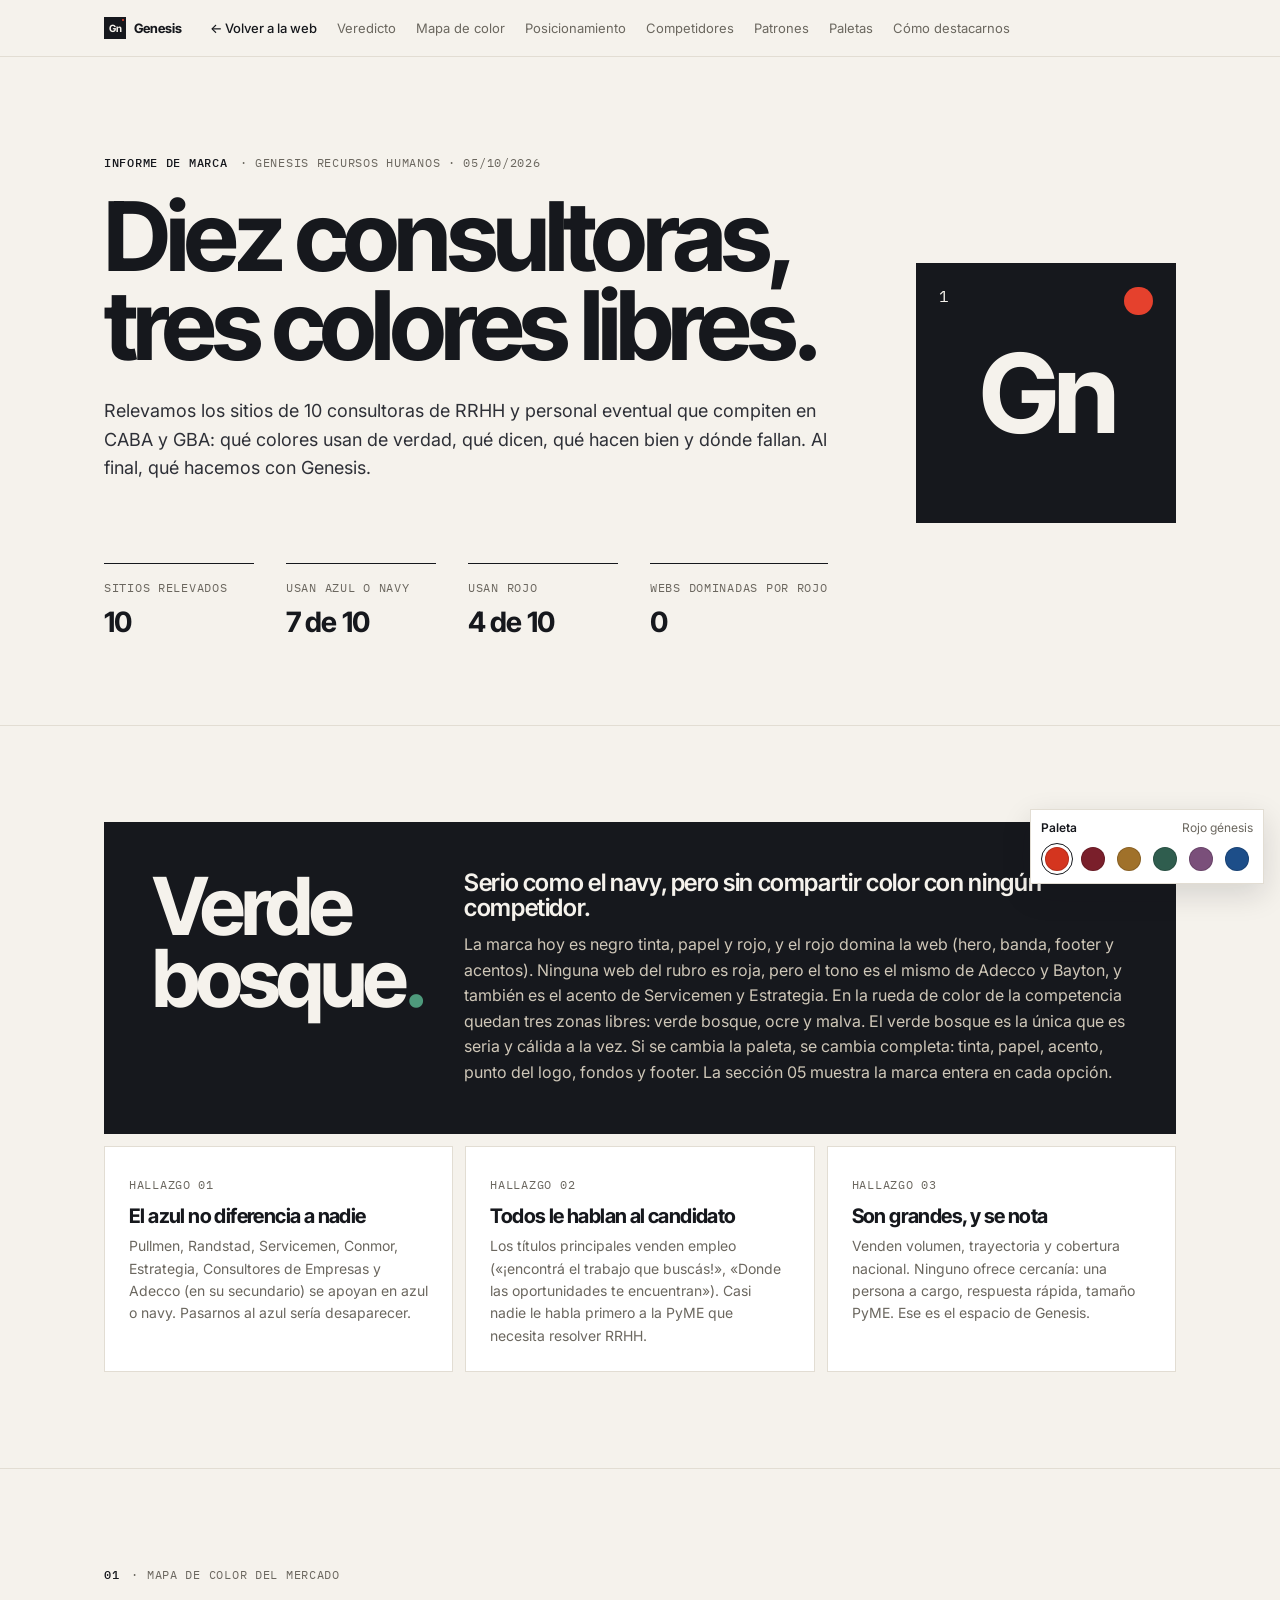
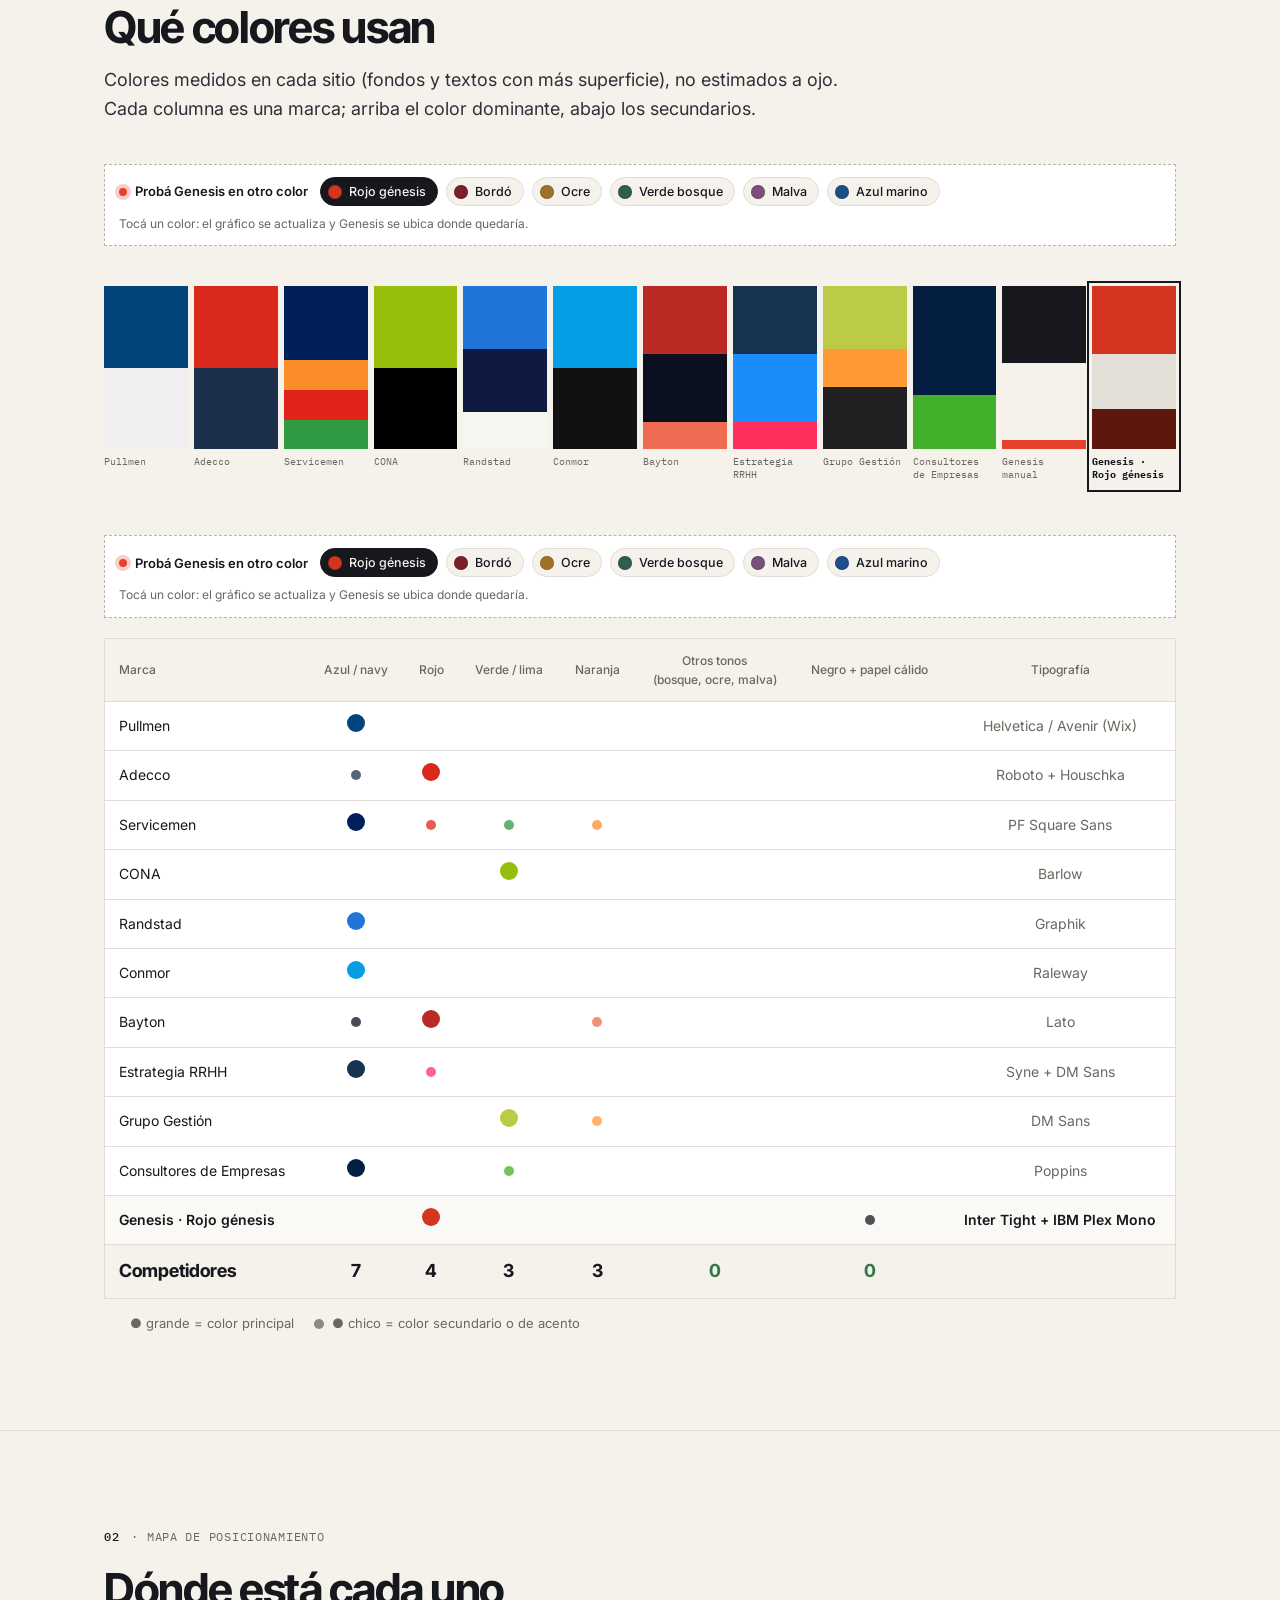
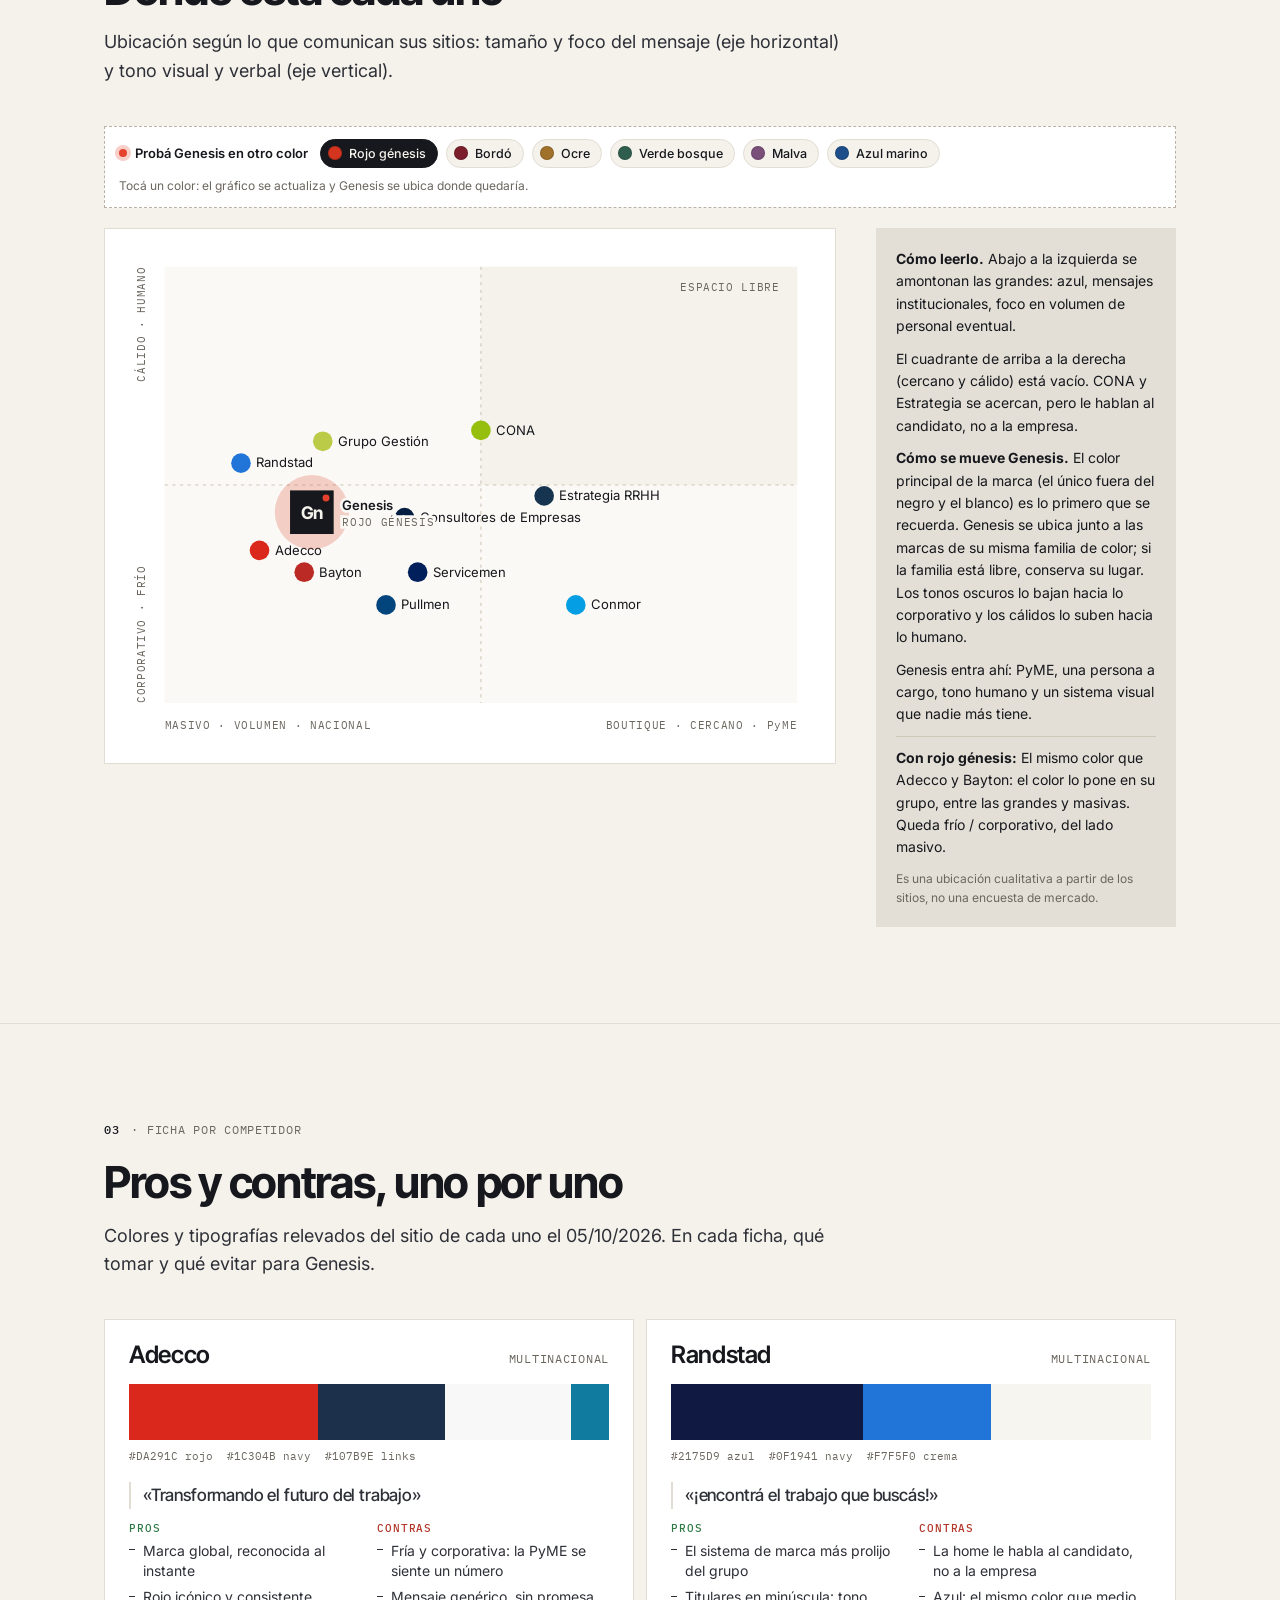
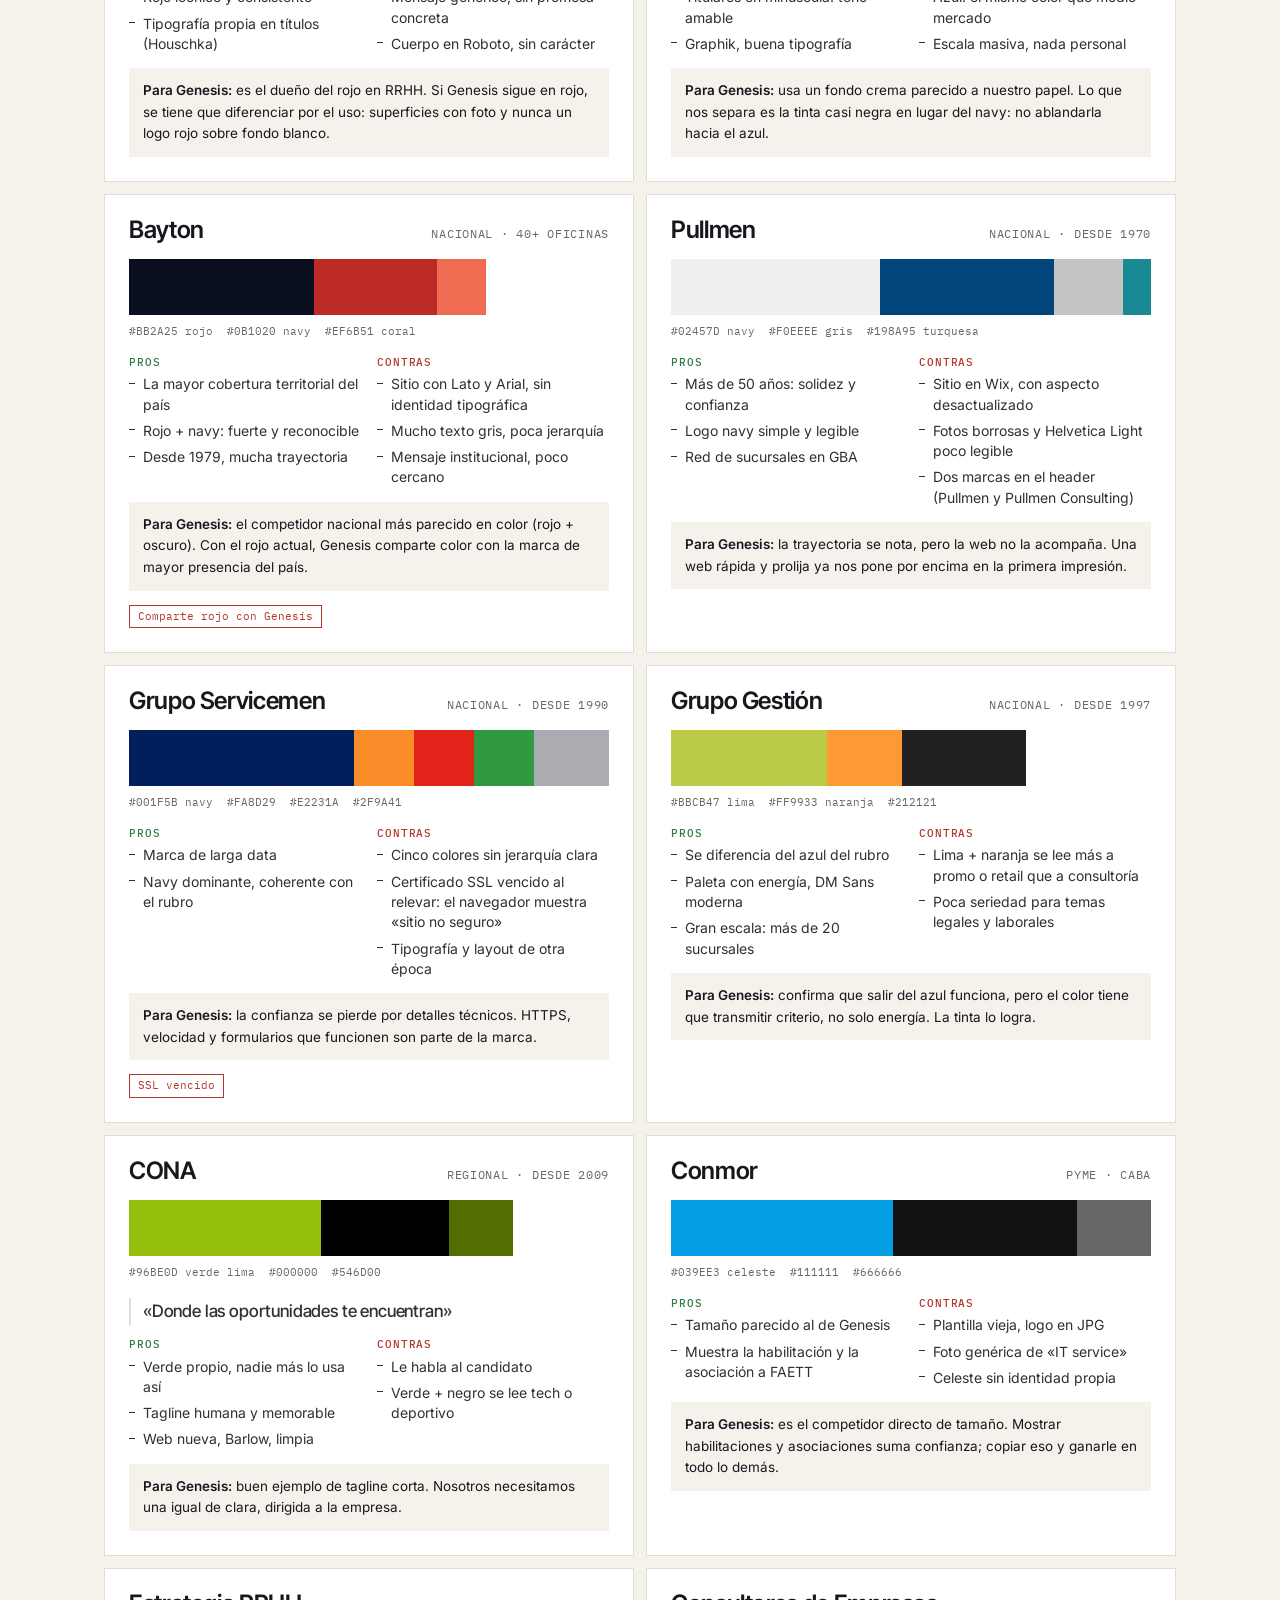
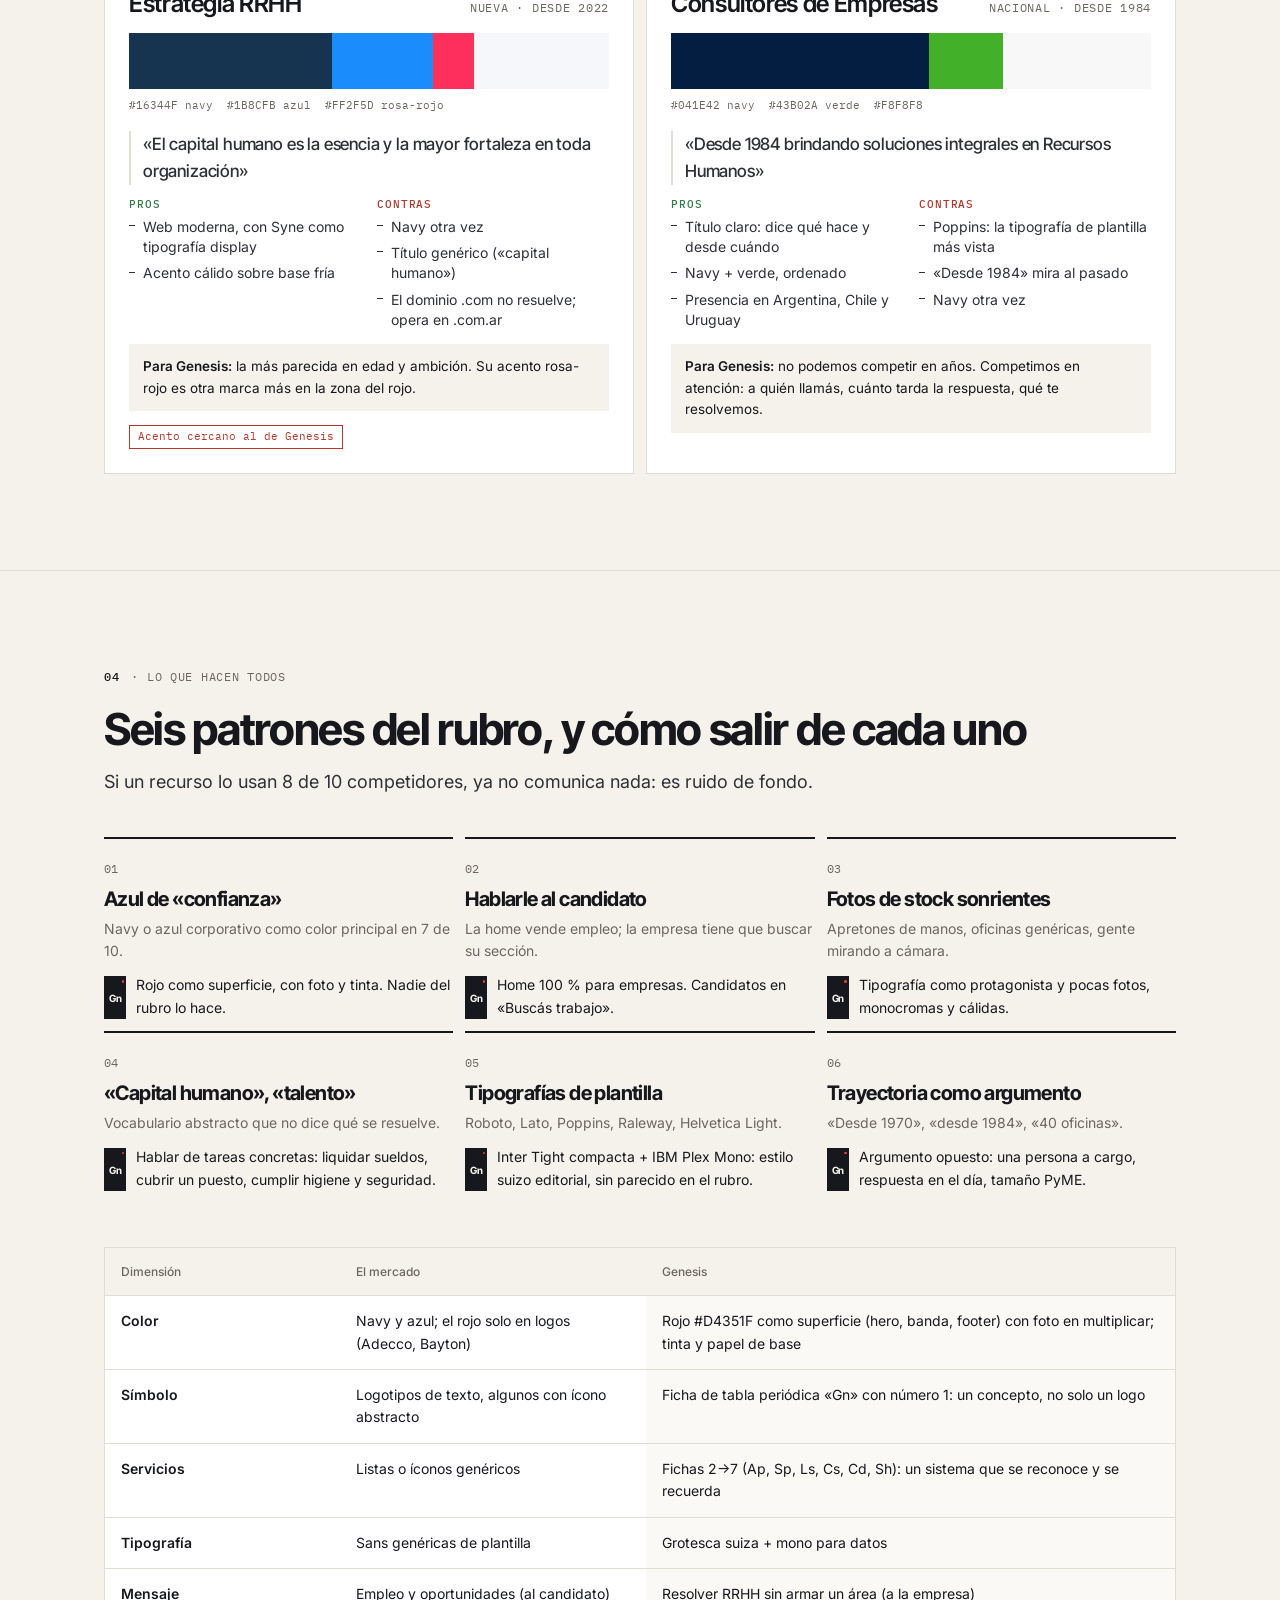
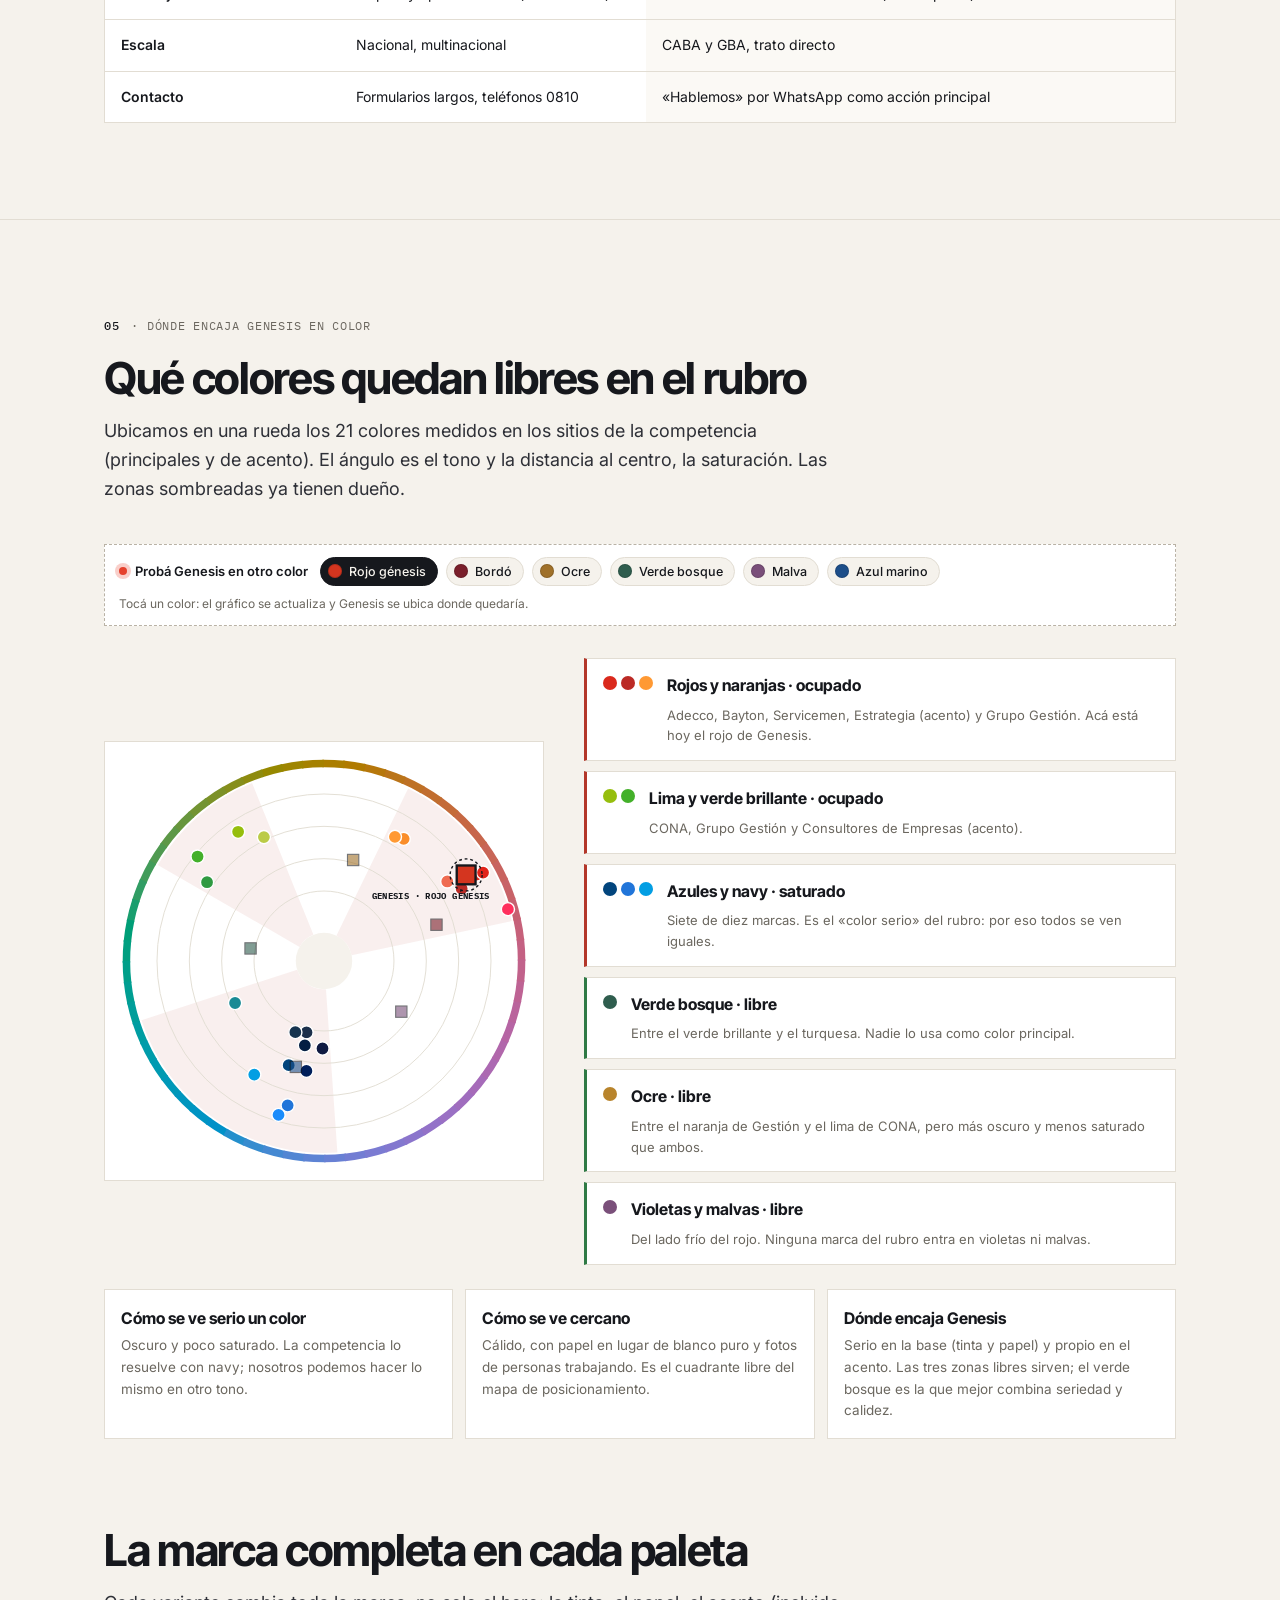
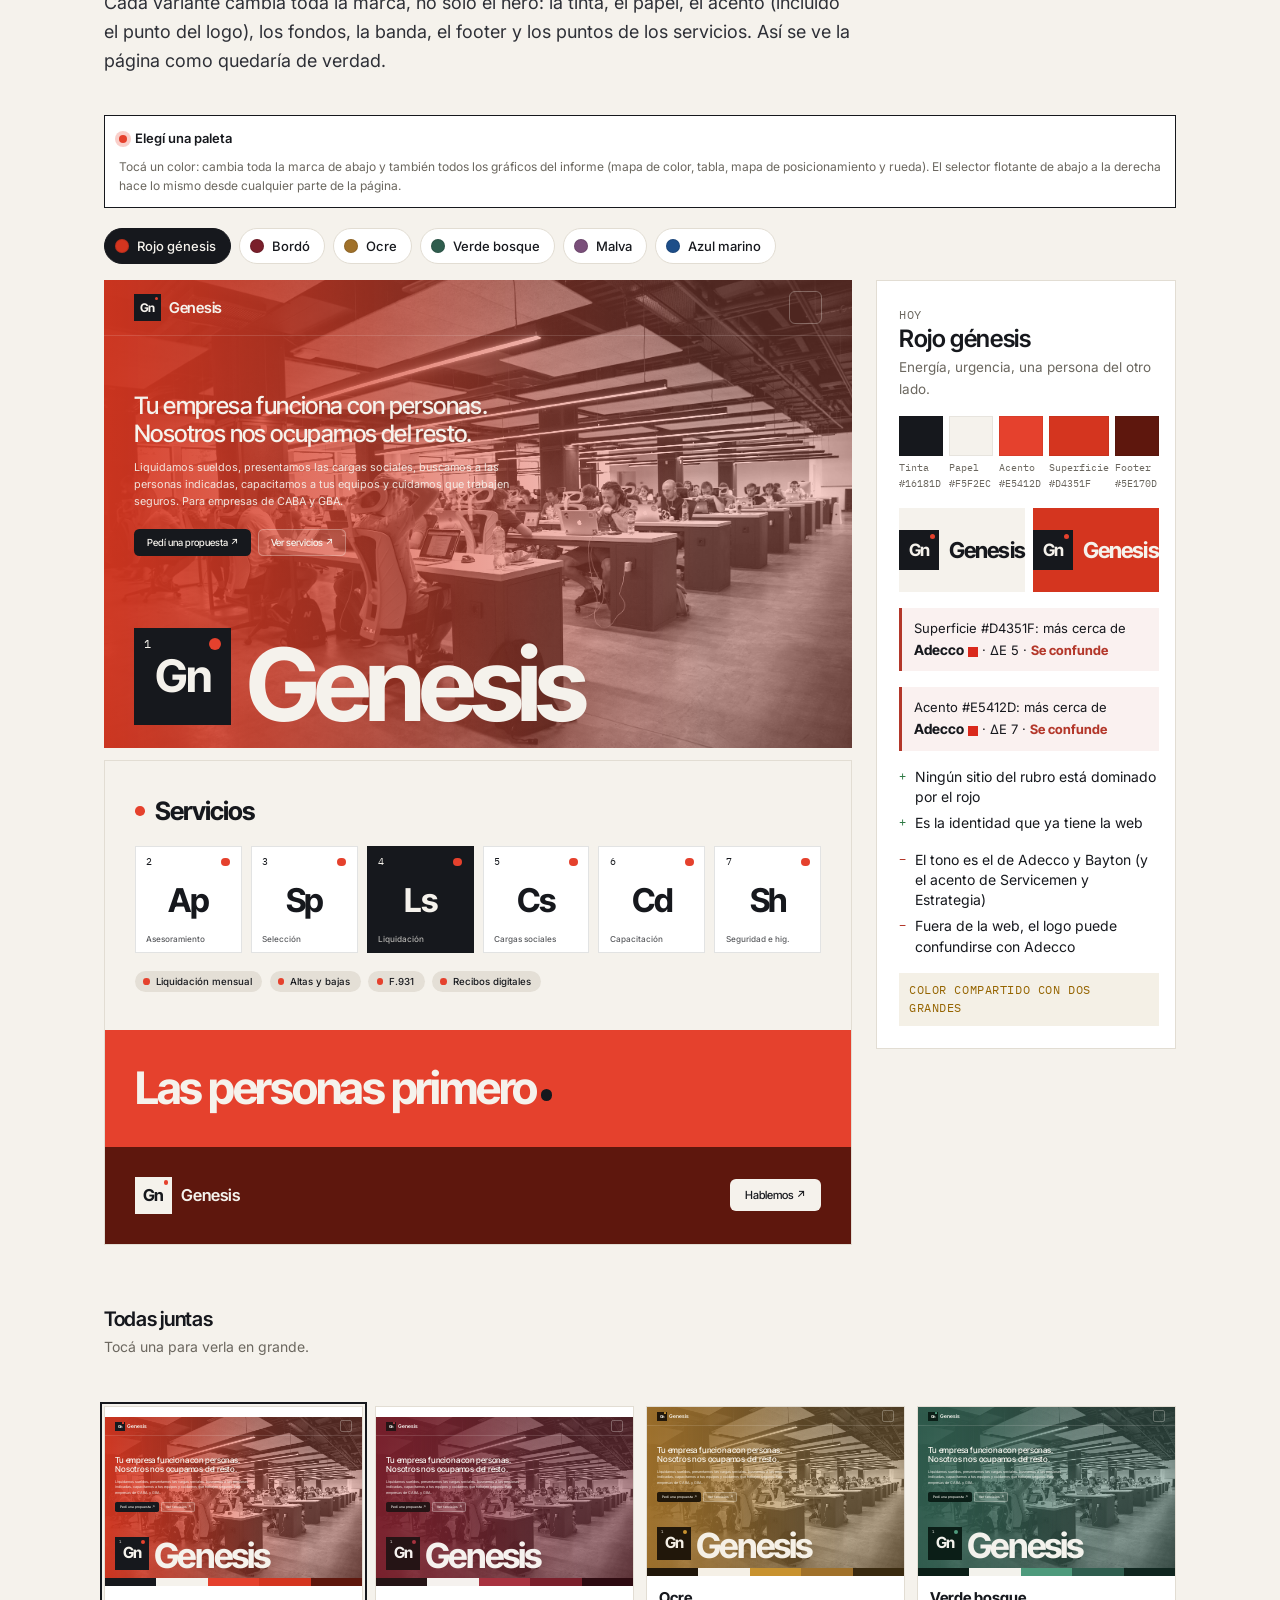
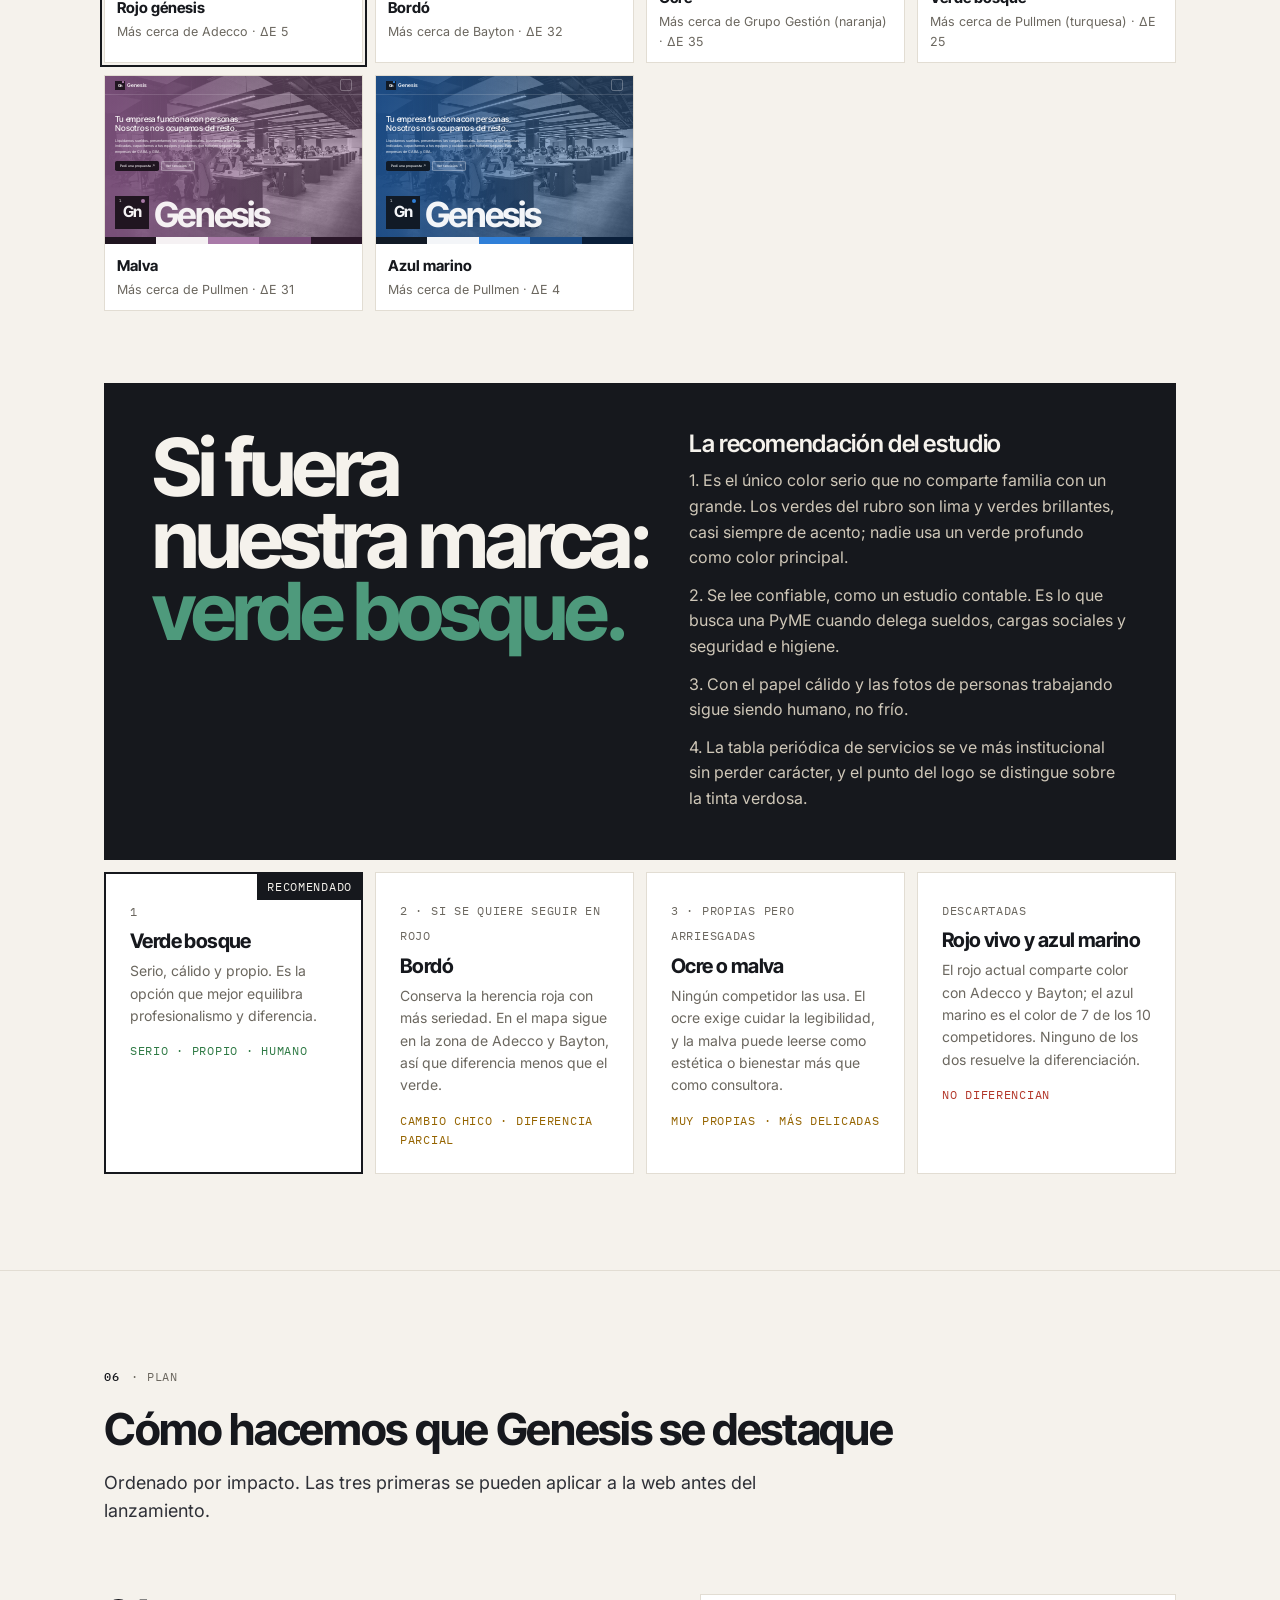
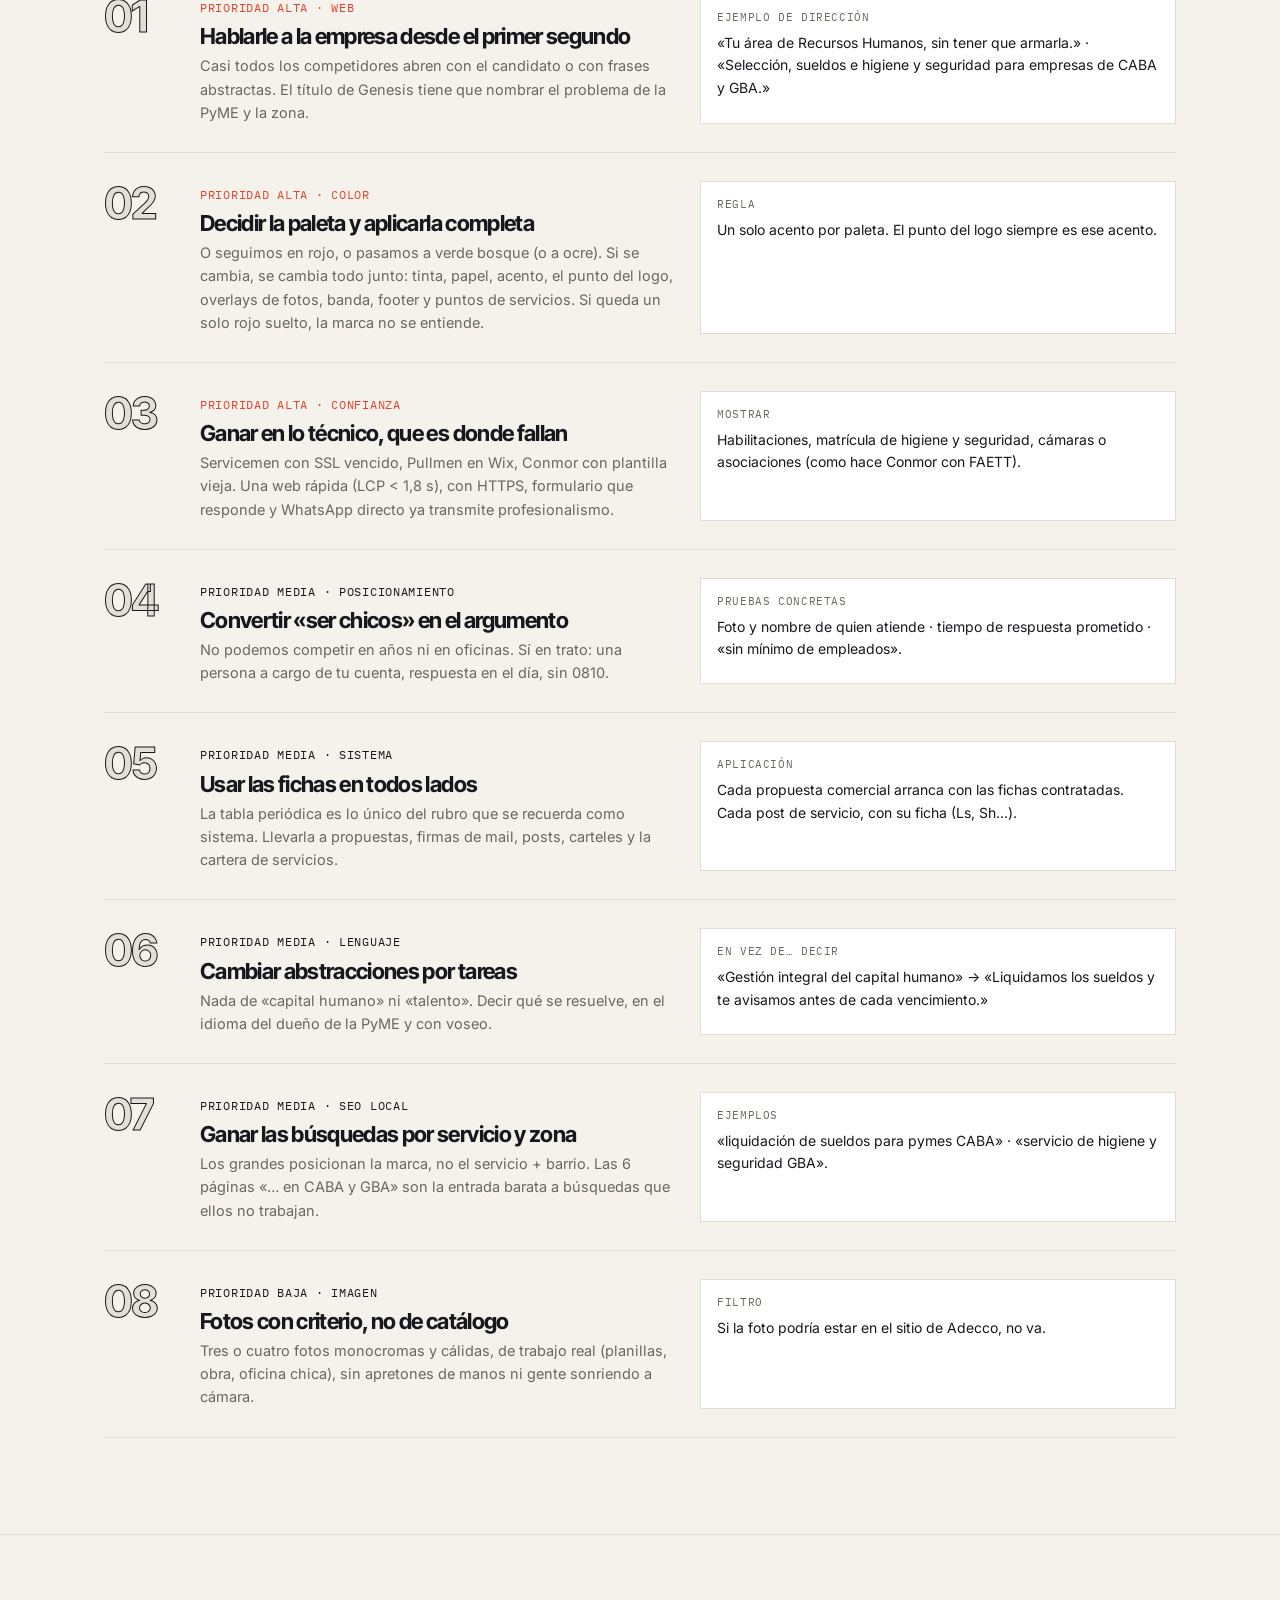
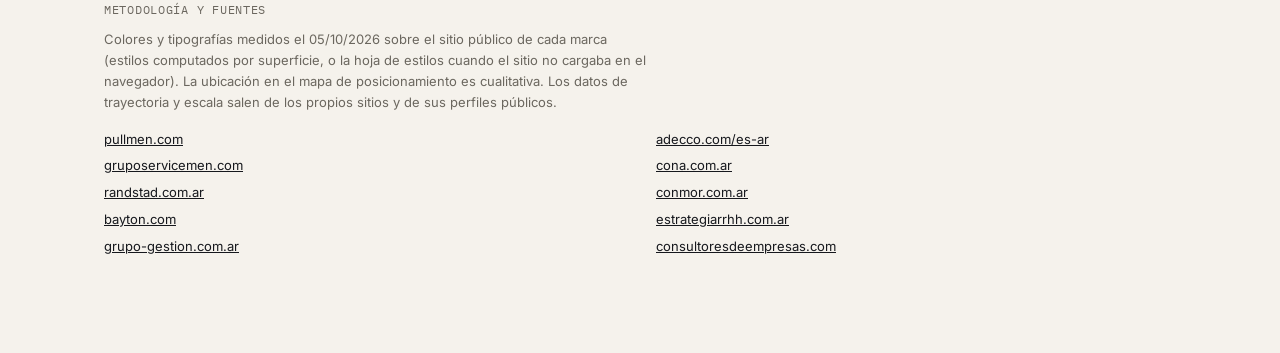
==== commit b7ba63ad: "Prueba de color: 6 paletas bien diferenciadas, recomendación y selector compacto" ====
--- a/colores.html
+++ b/colores.html
@@ -179,8 +179,11 @@
 .fab .t{font-size:12px;font-weight:600;display:flex;justify-content:space-between;gap:12px}
 .fab .t span{font-weight:400;color:var(--grafito)}
 .fab .r{display:flex;flex-wrap:wrap;gap:6px}
-.fab button{padding:5px 9px 5px 6px;font-size:12px}
-@media (max-width:560px){.fab button{font-size:0;padding:5px;gap:0}.fab button i{width:22px;height:22px}}
+.fab{right:16px;bottom:16px;padding:8px 10px;gap:6px}
+.fab .r{gap:4px}
+.fab button{font-size:0;padding:3px;gap:0;border-color:transparent;background:none}
+.fab button i{width:24px;height:24px}
+.fab button[aria-pressed=true]{background:none;border-color:var(--tinta)}
 @media print{.fab,.pick{display:none}}
 #gnMap{transition:transform .7s cubic-bezier(.23,1,.32,1)}
 footer{padding:64px 0 96px;border-top:1px solid var(--borde);font-size:13px;color:var(--grafito)}
@@ -243,7 +246,7 @@
     <div class="big">Verde<br>bosque<span style="color:#4E9A7C">.</span></div>
     <div>
       <h3>Serio como el navy, pero sin compartir color con ningún competidor.</h3>
-      <p>La marca hoy es negro tinta, papel y rojo, y el rojo domina la web (hero, banda, footer y acentos). Ninguna web del rubro es roja, pero el tono es el mismo de Adecco y Bayton, y también es el acento de Servicemen y Estrategia. En la rueda de color de la competencia quedan tres zonas libres: verde bosque, ocre y ciruela. El verde bosque es la única que es seria y cálida a la vez. Si se cambia la paleta, se cambia completa: tinta, papel, acento, punto del logo, fondos y footer. La sección 05 muestra la marca entera en cada opción.</p>
+      <p>La marca hoy es negro tinta, papel y rojo, y el rojo domina la web (hero, banda, footer y acentos). Ninguna web del rubro es roja, pero el tono es el mismo de Adecco y Bayton, y también es el acento de Servicemen y Estrategia. En la rueda de color de la competencia quedan tres zonas libres: verde bosque, ocre y malva. El verde bosque es la única que es seria y cálida a la vez. Si se cambia la paleta, se cambia completa: tinta, papel, acento, punto del logo, fondos y footer. La sección 05 muestra la marca entera en cada opción.</p>
     </div>
   </div>
   <div class="keys">
@@ -279,7 +282,7 @@
 </div>
   <div class="scroll">
   <table class="matrix">
-    <thead><tr><th>Marca</th><th>Azul / navy</th><th>Rojo</th><th>Verde / lima</th><th>Naranja</th><th>Otros tonos<br>(bosque, ocre, ciruela)</th><th>Negro + papel cálido</th><th>Tipografía</th></tr></thead>
+    <thead><tr><th>Marca</th><th>Azul / navy</th><th>Rojo</th><th>Verde / lima</th><th>Naranja</th><th>Otros tonos<br>(bosque, ocre, malva)</th><th>Negro + papel cálido</th><th>Tipografía</th></tr></thead>
     <tbody>
       <tr><td>Pullmen</td><td><span class="cell" style="background:#02457D"></span></td><td></td><td></td><td></td><td></td><td></td><td class="muted">Helvetica / Avenir (Wix)</td></tr>
       <tr><td>Adecco</td><td><span class="cell s" style="background:#1C304B"></span></td><td><span class="cell" style="background:#DA291C"></span></td><td></td><td></td><td></td><td></td><td class="muted">Roboto + Houschka</td></tr>
@@ -651,7 +654,7 @@
       <div class="zone busy"><span class="dots"><i style="background:#02457D"></i><i style="background:#2175D9"></i><i style="background:#039EE3"></i></span><b>Azules y navy · saturado</b><p>Siete de diez marcas. Es el «color serio» del rubro: por eso todos se ven iguales.</p></div>
       <div class="zone free"><span class="dots"><i style="background:#2F5D4E"></i></span><b>Verde bosque · libre</b><p>Entre el verde brillante y el turquesa. Nadie lo usa como color principal.</p></div>
       <div class="zone free"><span class="dots"><i style="background:#B8842C"></i></span><b>Ocre · libre</b><p>Entre el naranja de Gestión y el lima de CONA, pero más oscuro y menos saturado que ambos.</p></div>
-      <div class="zone free"><span class="dots"><i style="background:#6A2C4F"></i></span><b>Ciruela · libre</b><p>Del lado frío del rojo. Ninguna marca del rubro entra en violetas ni bordós.</p></div>
+      <div class="zone free"><span class="dots"><i style="background:#7A4F7A"></i></span><b>Violetas y malvas · libre</b><p>Del lado frío del rojo. Ninguna marca del rubro entra en violetas ni malvas.</p></div>
     </div>
   </div>
 
@@ -678,11 +681,21 @@
   <p class="muted" style="font-size:14px;margin-top:6px">Tocá una para verla en grande.</p>
   <div class="thumbs" id="thumbs"></div>
 
-  <div class="options" style="margin-top:64px;grid-template-columns:repeat(auto-fit,minmax(240px,1fr))">
-    <div class="opt win"><span class="badge mono">Si cambiamos</span><span class="mono muted">Opción A</span><h4>Verde bosque</h4><p>Es la única de las zonas libres que es seria y cálida a la vez. Se lee como un estudio contable o legal confiable, pero vivo. Está lejos de los verdes brillantes de CONA y Consultores y de todos los azules.</p><div class="v" style="color:var(--ok)">Serio · propio · cálido</div></div>
-    <div class="opt"><span class="mono muted">Opción B</span><h4>Ocre</h4><p>La más cálida y humana; transmite oficio y trayectoria. Hay que cuidarla: para que el texto blanco se lea, el ocre de los fondos va en su versión oscura.</p><div class="v" style="color:var(--warn)">Muy propia · más delicada de aplicar</div></div>
-    <div class="opt"><span class="mono muted">Opción C</span><h4>Seguir en rojo</h4><p>La web roja ya se distingue, pero el tono es el de Adecco y Bayton. Si el objetivo es no compartir color con ningún competidor, el rojo no cumple.</p><div class="v" style="color:var(--grafito)">Cero costo · color compartido</div></div>
-    <div class="opt"><span class="mono muted">Opción D · el puente</span><h4>Bordó</h4><p>Si se quiere seguir siendo «la marca roja» pero más seria y sin parecerse a Adecco ni a Bayton: el mismo rojo, oscurecido. En el mapa conserva su lugar propio y en la tabla sigue en la columna del rojo.</p><div class="v" style="color:var(--ok)">Cambio chico · serio · propio</div></div>
+  <div class="verdict" style="margin-top:72px">
+    <div class="big">Si fuera<br>nuestra marca:<br><span style="color:#4E9A7C">verde bosque.</span></div>
+    <div>
+      <h3>La recomendación del estudio</h3>
+      <p>1. Es el único color serio que no comparte familia con un grande. Los verdes del rubro son lima y verdes brillantes, casi siempre de acento; nadie usa un verde profundo como color principal.</p>
+      <p>2. Se lee confiable, como un estudio contable. Es lo que busca una PyME cuando delega sueldos, cargas sociales y seguridad e higiene.</p>
+      <p>3. Con el papel cálido y las fotos de personas trabajando sigue siendo humano, no frío.</p>
+      <p>4. La tabla periódica de servicios se ve más institucional sin perder carácter, y el punto del logo se distingue sobre la tinta verdosa.</p>
+    </div>
+  </div>
+  <div class="options" style="margin-top:12px;grid-template-columns:repeat(auto-fit,minmax(240px,1fr))">
+    <div class="opt win"><span class="badge mono">Recomendado</span><span class="mono muted">1</span><h4>Verde bosque</h4><p>Serio, cálido y propio. Es la opción que mejor equilibra profesionalismo y diferencia.</p><div class="v" style="color:var(--ok)">Serio · propio · humano</div></div>
+    <div class="opt"><span class="mono muted">2 · si se quiere seguir en rojo</span><h4>Bordó</h4><p>Conserva la herencia roja con más seriedad. En el mapa sigue en la zona de Adecco y Bayton, así que diferencia menos que el verde.</p><div class="v" style="color:var(--warn)">Cambio chico · diferencia parcial</div></div>
+    <div class="opt"><span class="mono muted">3 · propias pero arriesgadas</span><h4>Ocre o malva</h4><p>Ningún competidor las usa. El ocre exige cuidar la legibilidad, y la malva puede leerse como estética o bienestar más que como consultora.</p><div class="v" style="color:var(--warn)">Muy propias · más delicadas</div></div>
+    <div class="opt"><span class="mono muted">Descartadas</span><h4>Rojo vivo y azul marino</h4><p>El rojo actual comparte color con Adecco y Bayton; el azul marino es el color de 7 de los 10 competidores. Ninguno de los dos resuelve la diferenciación.</p><div class="v" style="color:#B3372A">No diferencian</div></div>
   </div>
 </div></section>
 <script>
@@ -756,7 +769,7 @@
   c:['Queda al lado del navy de Estrategia','Poco memorable'],
   v:['Serio, poco distinto','#956400']},
  {id:'malva',name:'Malva',tag:'Suave y humano',tinta:'',papel:'#F5F1F3',niebla:'#E7DFE4',acc:'#A97AA8',sup:'#7A4F7A',band:'#875A87',prof:'#2A1729',fg:'#F5F1F3',bandFg:'#F5F1F3',op:.55,
-  lee:'Suave, humano y cercano.',
+  lee:'Suave, humano y cercano: el único violeta del rubro.',
   p:['Familia de color totalmente libre en el rubro','Transmite cuidado y escucha'],
   c:['Puede leerse como estética o bienestar','Menos «empresa» que las demás'],
   v:['Muy propio, poco corporativo','#956400']},
@@ -767,7 +780,8 @@
 const oklch=h=>{const [r,g,b]=rgb(h);let l=Math.cbrt(.4122214708*r+.5363325363*g+.0514459929*b),m=Math.cbrt(.2119034982*r+.6806995451*g+.1073969566*b),s=Math.cbrt(.0883024619*r+.2817188376*g+.6299787005*b);const A=1.9779984951*l-2.4285922050*m+.4505937099*s,B=.0259040371*l+.7827717662*m-.8086757660*s;return [Math.hypot(A,B),(Math.atan2(B,A)*180/Math.PI+360)%360]};
 const okhex=(L,C,h)=>{const a=C*Math.cos(h*Math.PI/180),b=C*Math.sin(h*Math.PI/180);const l=(L+.3963377774*a+.2158037573*b)**3,m=(L-.1055613458*a-.0638541728*b)**3,q=(L-.0894841775*a-1.2914855480*b)**3;const f=x=>{x=Math.max(0,Math.min(1,x));x=x<=.0031308?12.92*x:1.055*x**(1/2.4)-.055;return Math.round(x*255).toString(16).padStart(2,'0')};return '#'+f(4.0767416621*l-3.3077115913*m+.2309699292*q)+f(-1.2684380046*l+2.6097574011*m-.3413193965*q)+f(-.0041960863*l-.7034186147*m+1.7076147010*q)};
 V.forEach(v=>{if(v.id!='rojo')v.tinta=okhex(.215,.028,oklch(v.sup)[1])});
-const ORDER=['rojo','bordo','granate','terracota','cobre','ocre','oliva','bosque','petroleo','pizarra','indigo','navy','ciruela','malva'];
+const ORDER=['rojo','bordo','ocre','bosque','malva','navy'];
+for(let i=V.length-1;i>=0;i--)if(!ORDER.includes(V[i].id))V.splice(i,1);
 V.sort((a,b)=>ORDER.indexOf(a.id)-ORDER.indexOf(b.id));
 const dE=(a,b)=>{const A=lab(a),B=lab(b);return Math.hypot(A[0]-B[0],A[1]-B[1],A[2]-B[2])};
 const near=h=>COMP.map(([n,c])=>[n,c,dE(h,c)]).sort((a,b)=>a[2]-b[2])[0];
@@ -822,7 +836,7 @@
  indigo:[292,372,'Junto a los azules de Servicemen y Pullmen: corporativo.'],
  navy:[232,282,'Dentro del grupo azul con Pullmen, Servicemen y Consultores: Genesis se pierde.'],
  ciruela:[478,128,'Familia libre (violetas y bordós fríos): conserva su lugar propio, cálido y boutique.'],
- malva:[532,80,'Familia libre y la más suave: el extremo cercano y humano.']};
+ malva:[532,80,'Familia libre (violetas): el extremo cercano y humano, sin ningún competidor cerca.']};
 const mapPos=v=>{const [x,y]=POS[v.id];return [x-20,y-20]};
 const quad=(x,y)=>(y+20<220?'cálido / humano':'frío / corporativo')+', '+(x+20<330?'del lado masivo':'del lado boutique');
 const famOf=v=>{const h=oklch(v.sup)[1];return h<45||h>355?1:h<65?3:h>=100&&h<150?2:h>=195&&h<285?0:4};
@@ -835,10 +849,10 @@
  const moved=v.id!='rojo';const gh=document.getElementById('gnGhost');gh.style.opacity=moved?1:0;gh.setAttribute('transform',`translate(${hoyP[0]-497} ${hoyP[1]-78})`);const pl=document.getElementById('gnPath');pl.setAttribute('x1',hoyP[0]+20);pl.setAttribute('y1',hoyP[1]+20);pl.setAttribute('x2',x+20);pl.setAttribute('y2',y+20);pl.style.opacity=moved?1:0;
  document.getElementById('mapNote').innerHTML=`<b>Con ${v.name.toLowerCase()}:</b> ${POS[v.id][2]} Queda ${quad(x,y)}.`;
  document.getElementById('cmpColor').textContent=v.id=='rojo'?'Rojo #D4351F como superficie (hero, banda, footer) con foto en multiplicar; tinta y papel de base':`${v.name} ${v.sup} como superficie (hero, banda, footer) y ${v.acc} como acento y punto del logo; tinta ${v.tinta} y papel ${v.papel} de base`;
- drawWheel(v.id);try{localStorage.setItem('gnPal',v.id)}catch(e){}}
-const pickHTML=V.map(v=>`<button data-v="${v.id}" aria-pressed="false"><i style="background:${v.sup}"></i>${v.name}</button>`).join('');
+ drawWheel(v.id);const fn=document.getElementById('fabName');if(fn)fn.textContent=v.name;try{localStorage.setItem('gnPal',v.id)}catch(e){}}
+const pickHTML=V.map(v=>`<button data-v="${v.id}" aria-pressed="false" title="${v.name}" aria-label="${v.name}"><i style="background:${v.sup}"></i>${v.name}</button>`).join('');
 document.querySelectorAll('[data-pick]').forEach(el=>el.innerHTML=`<span class="lb">Probá Genesis en otro color</span>${pickHTML}<span class="hint">Tocá un color: el gráfico se actualiza y Genesis se ubica donde quedaría.</span>`);
-document.body.insertAdjacentHTML('beforeend',`<div class="fab" role="group" aria-label="Paleta de Genesis"><div class="t">Paleta de Genesis <span>tocá para cambiar</span></div><div class="r">${pickHTML}</div></div>`);
+document.body.insertAdjacentHTML('beforeend',`<div class="fab" role="group" aria-label="Paleta de Genesis"><div class="t">Paleta <span id="fabName"></span></div><div class="r">${pickHTML}</div></div>`);
 document.querySelectorAll('.pick [data-v],.fab [data-v]').forEach(b=>b.addEventListener('click',()=>show(b.dataset.v)));
 let first='rojo';try{first=localStorage.getItem('gnPal')||'rojo'}catch(e){}
 show(V.some(x=>x.id==first)?first:'rojo');
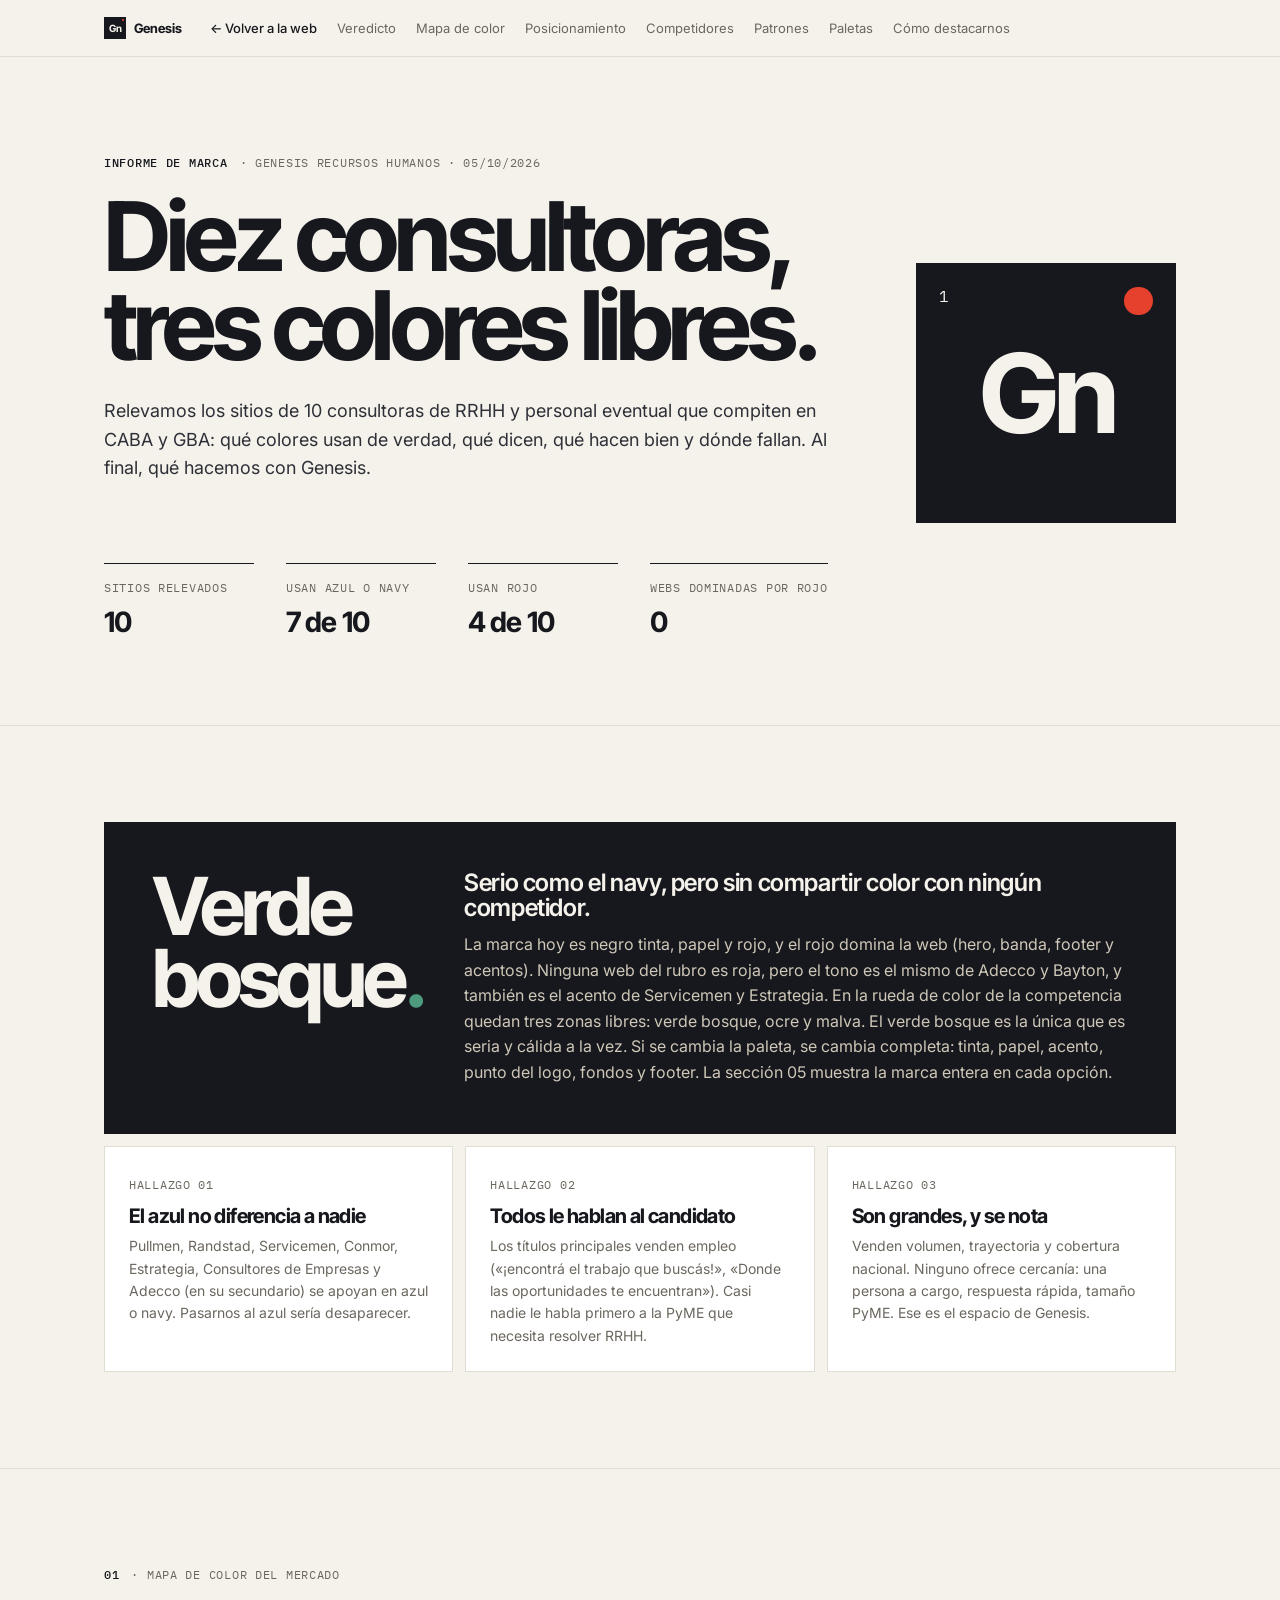
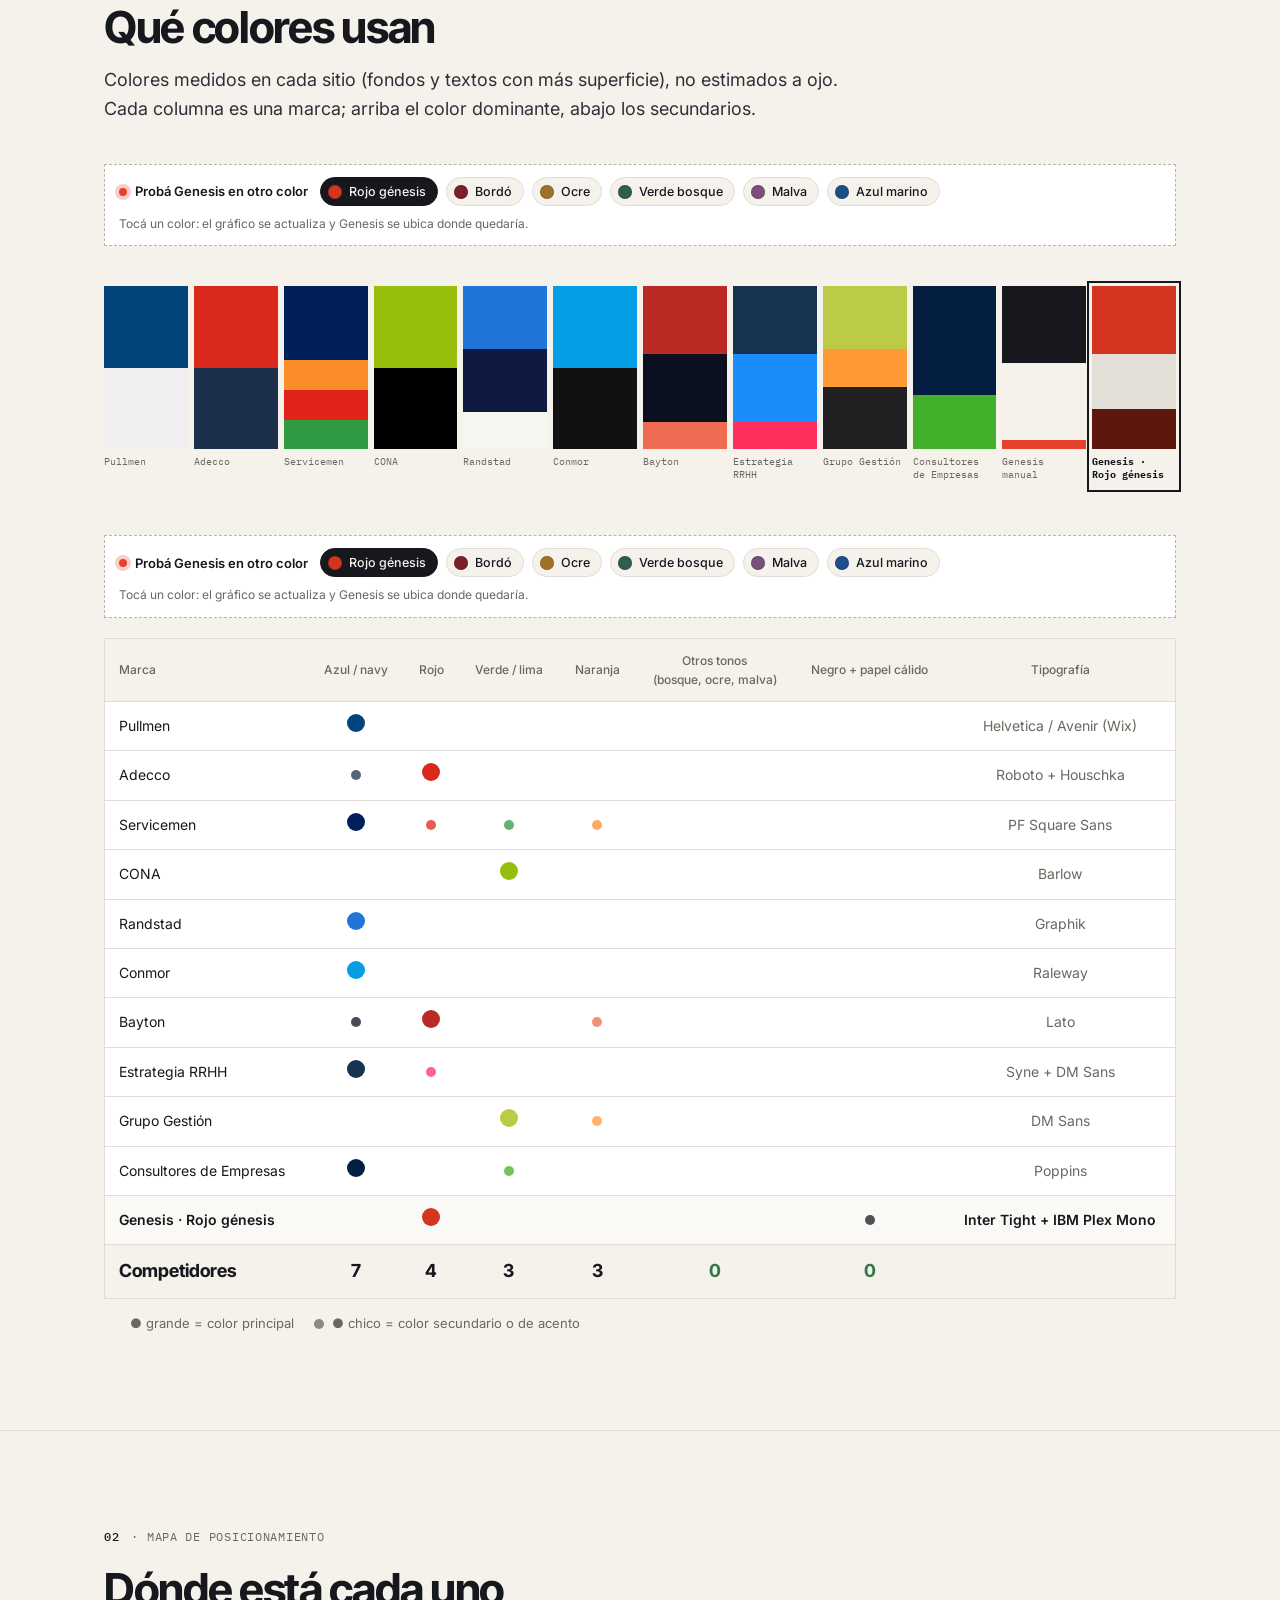
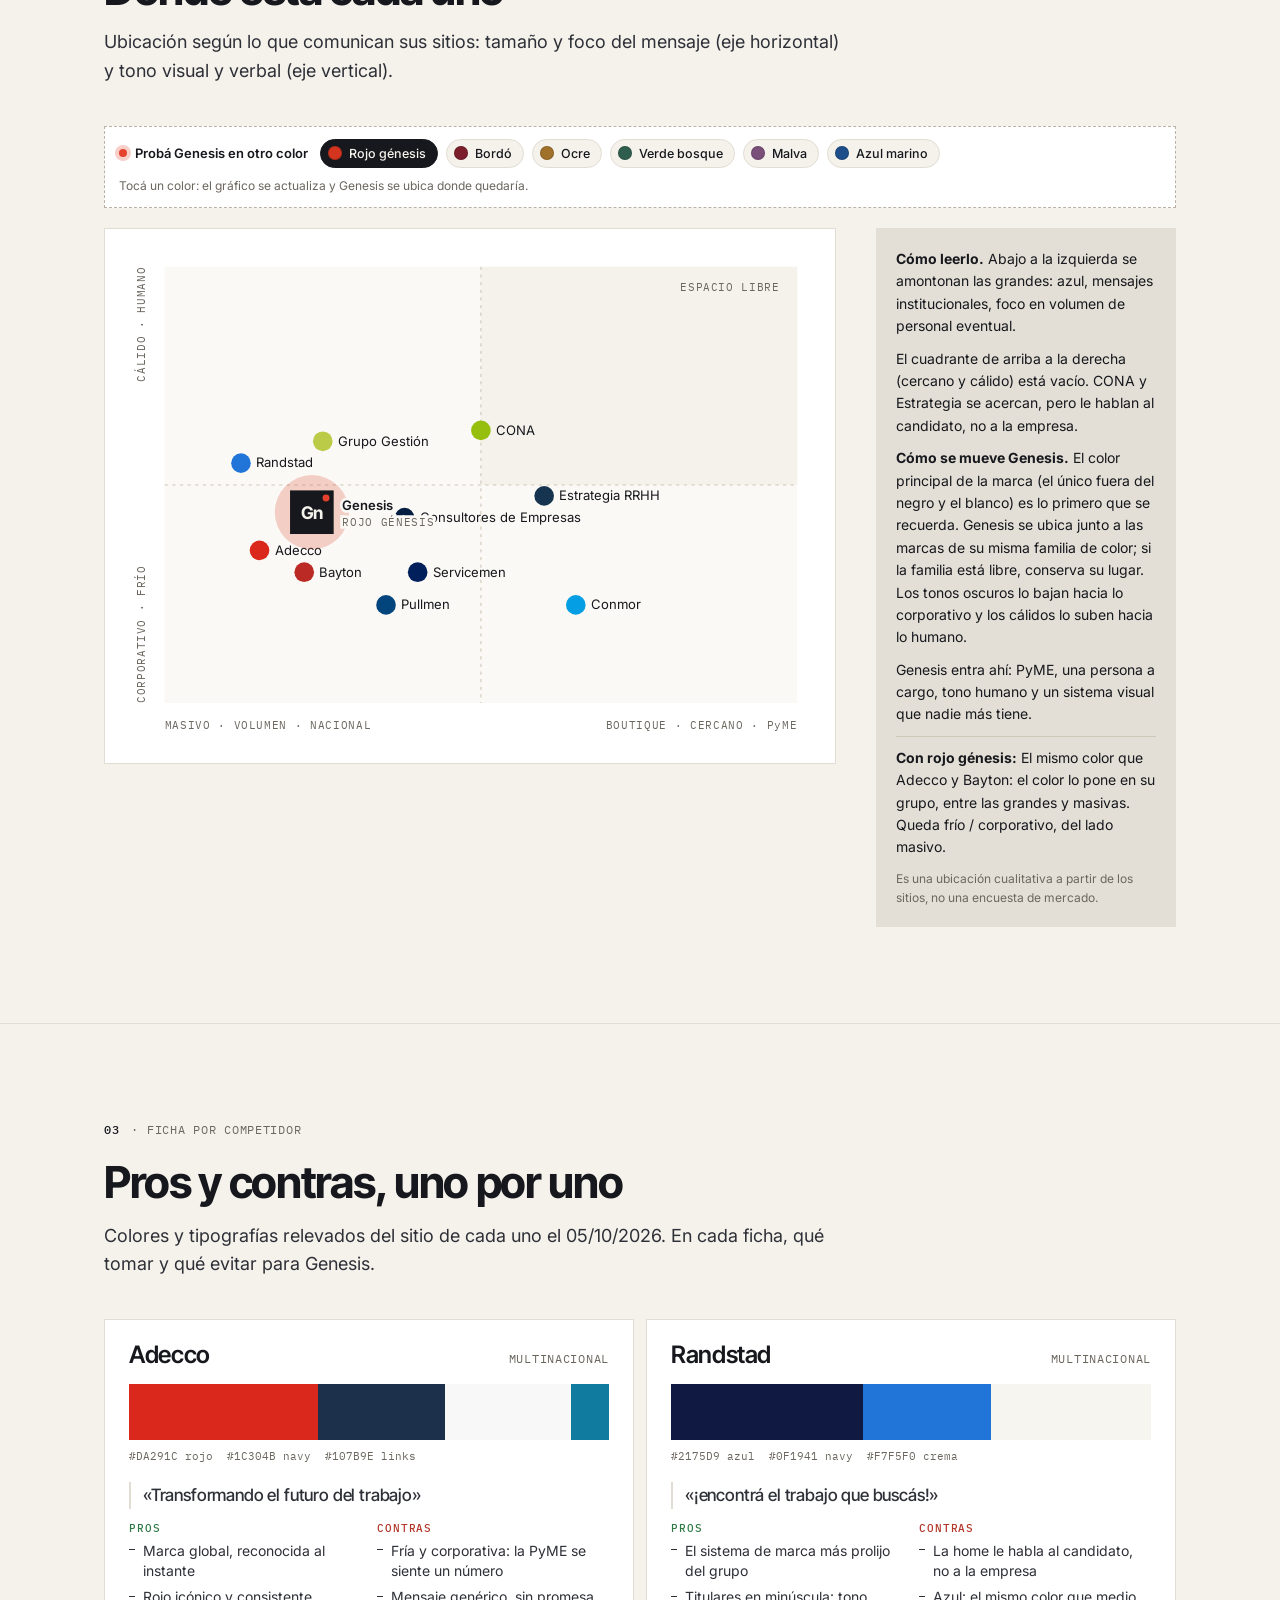
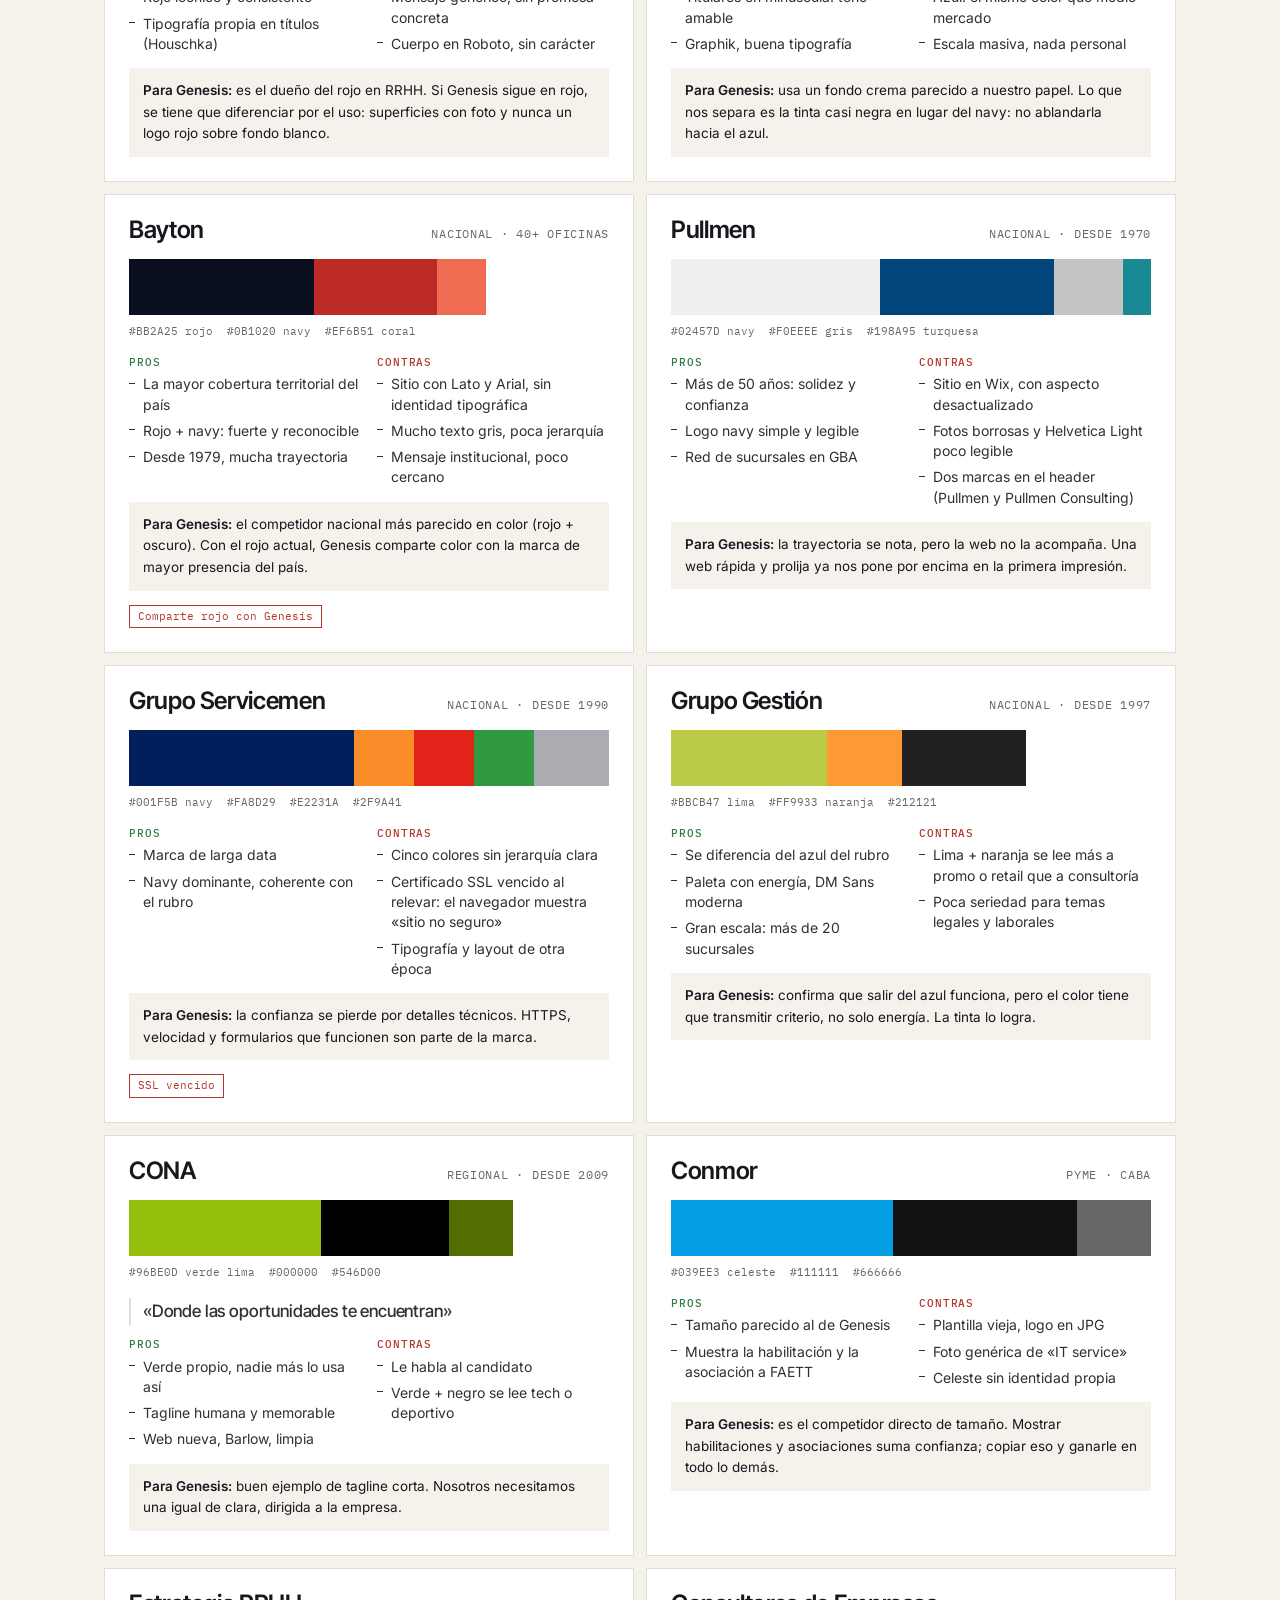
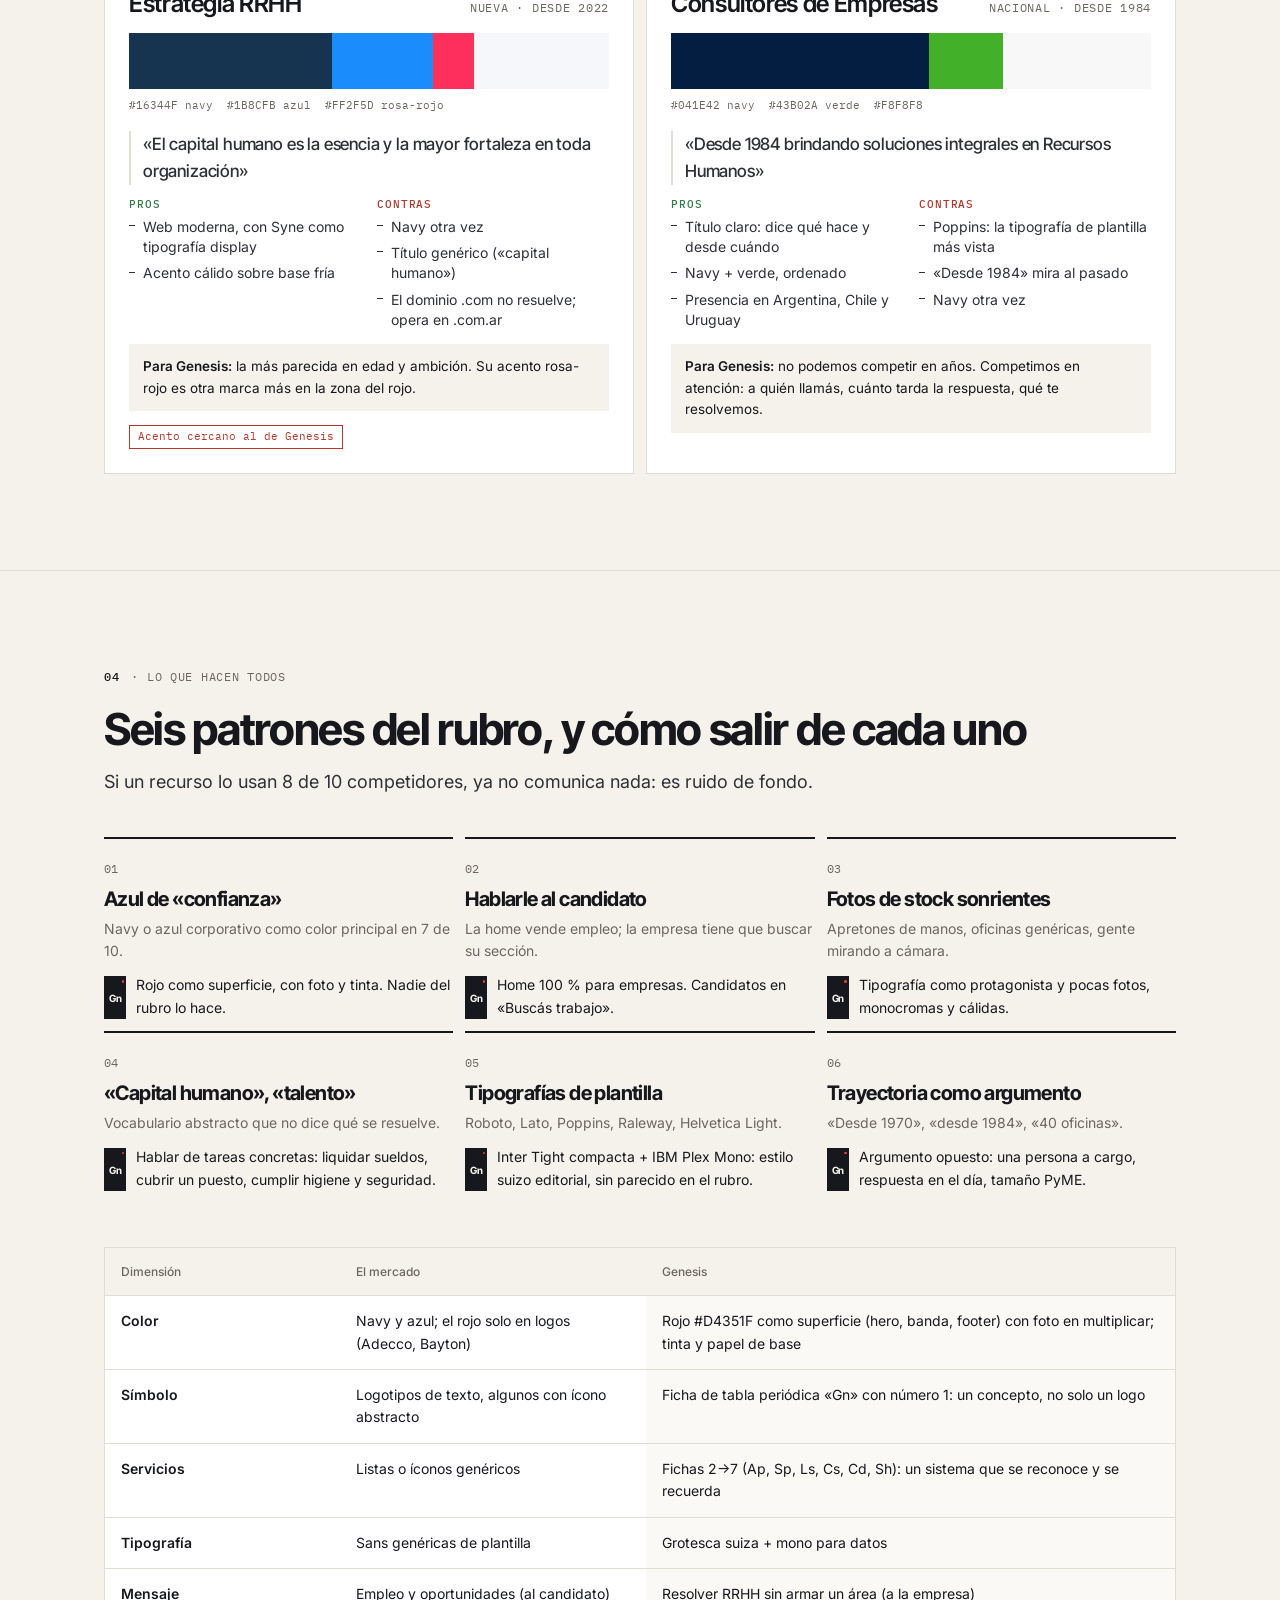
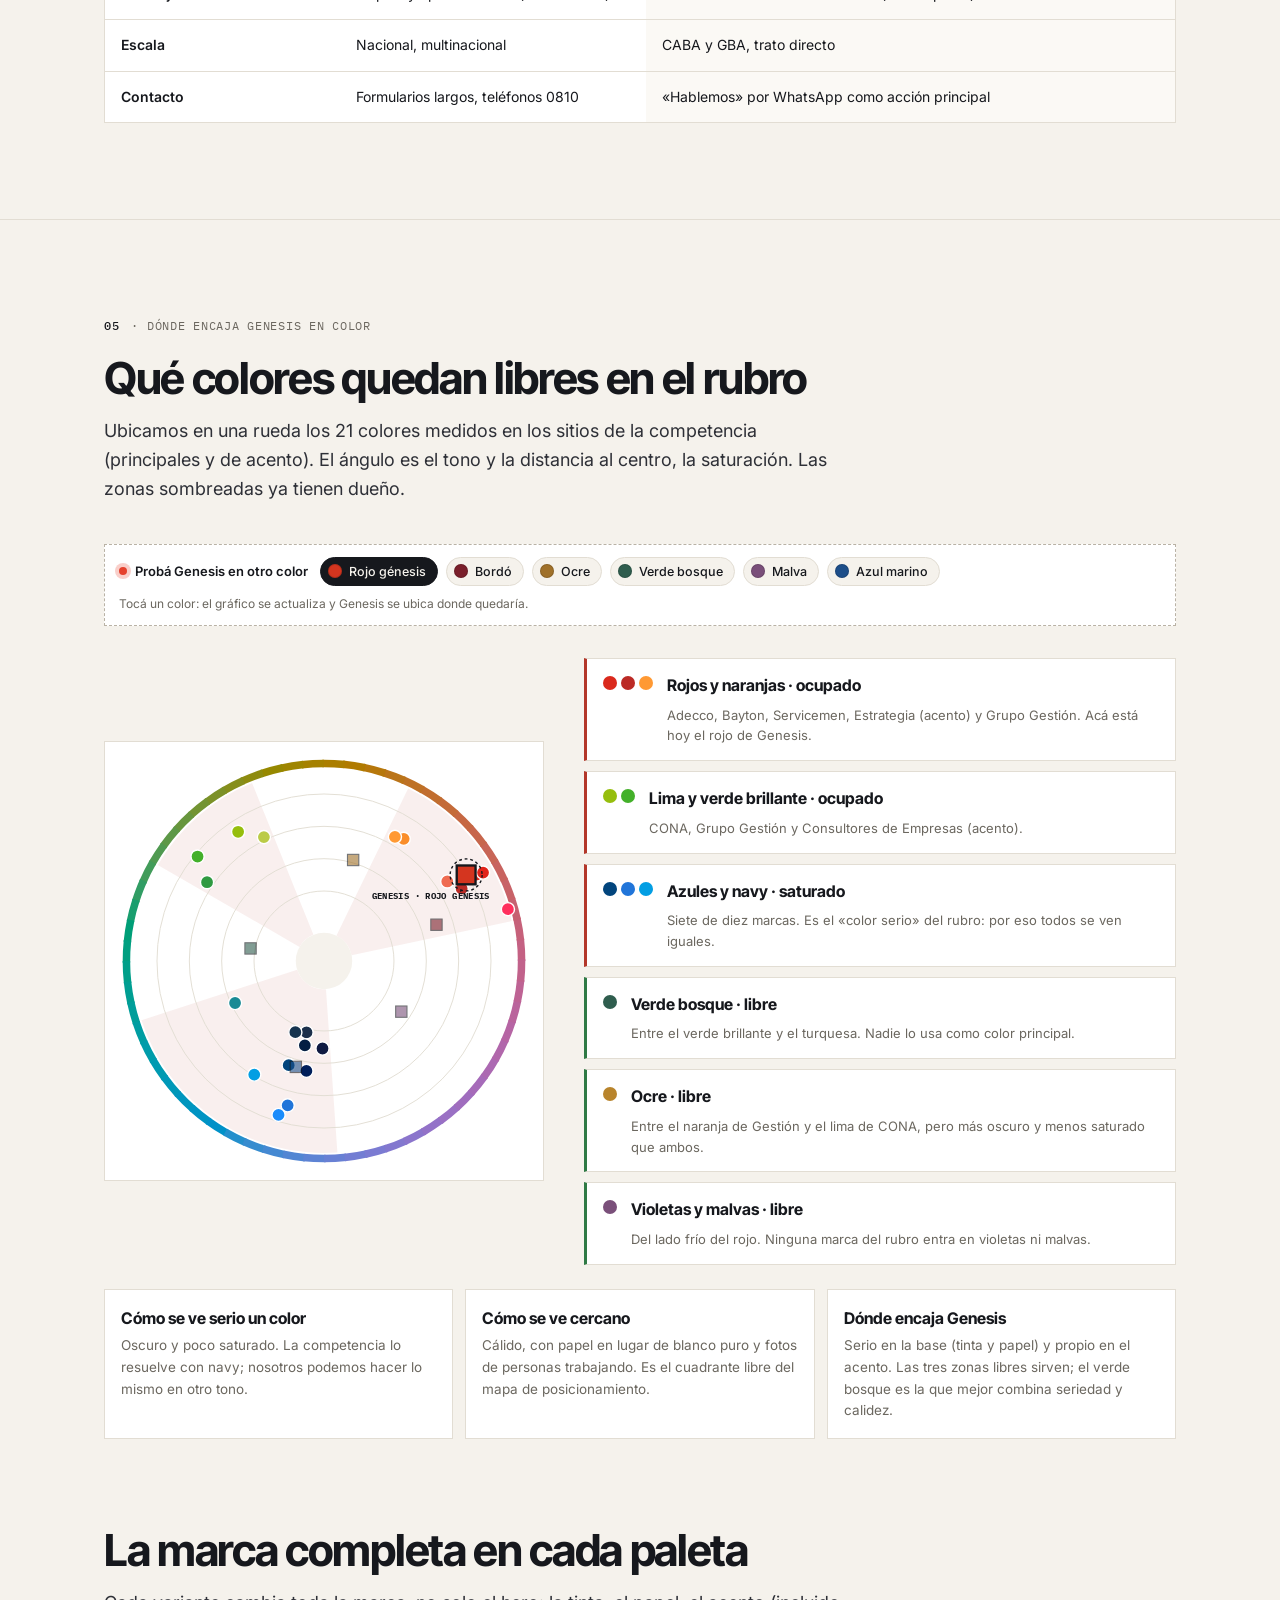
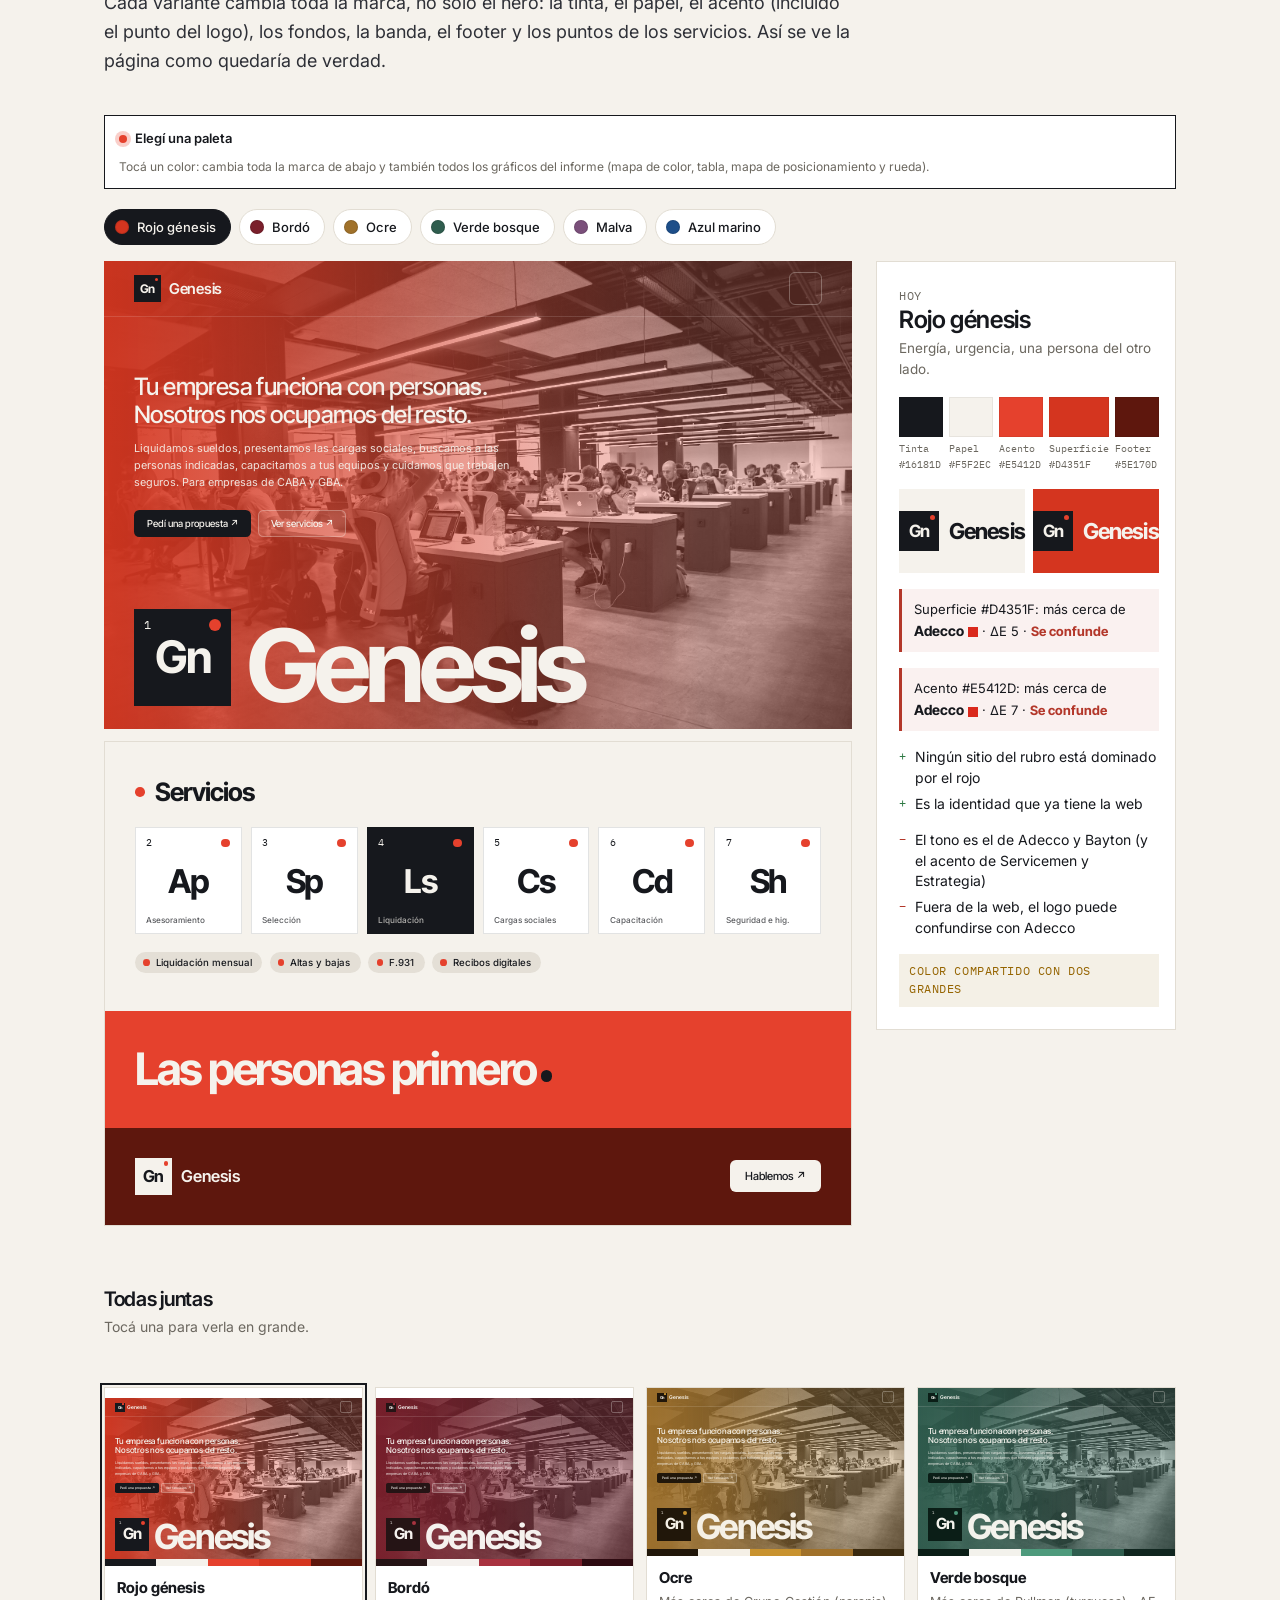
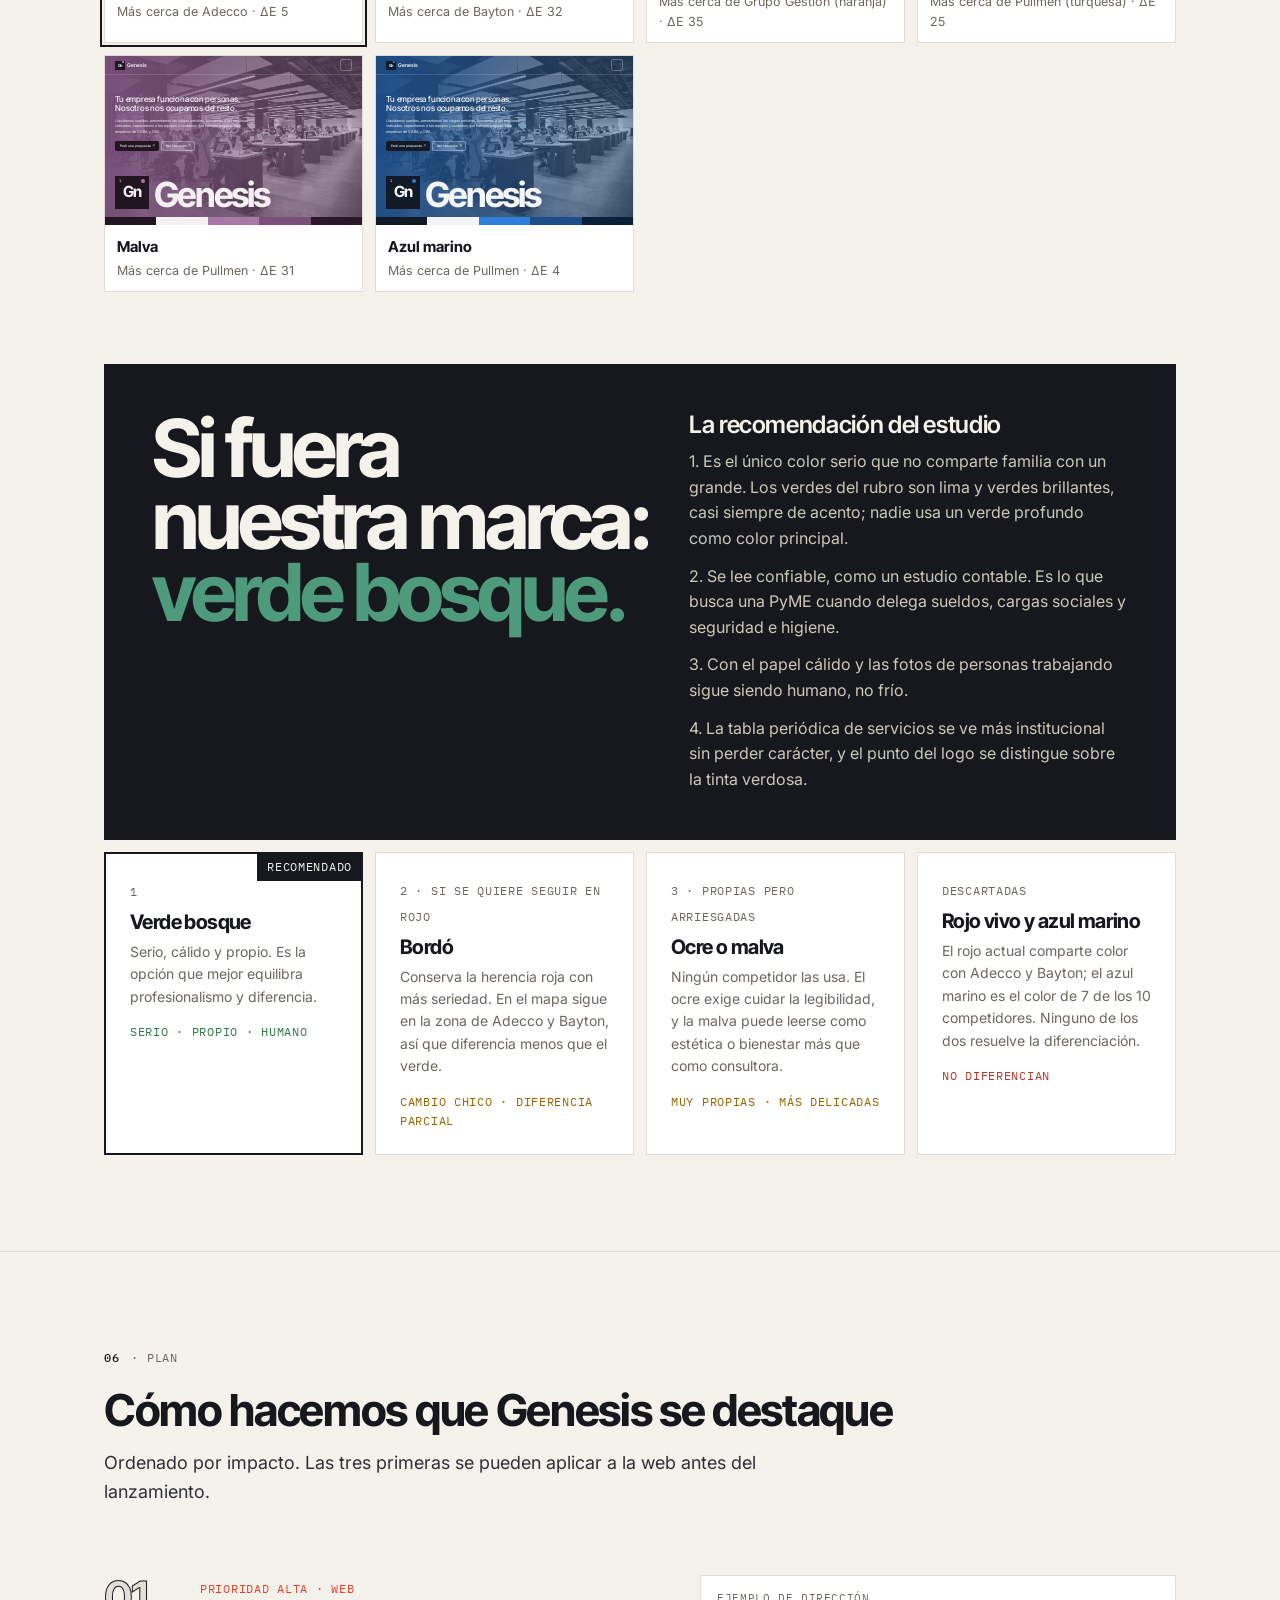
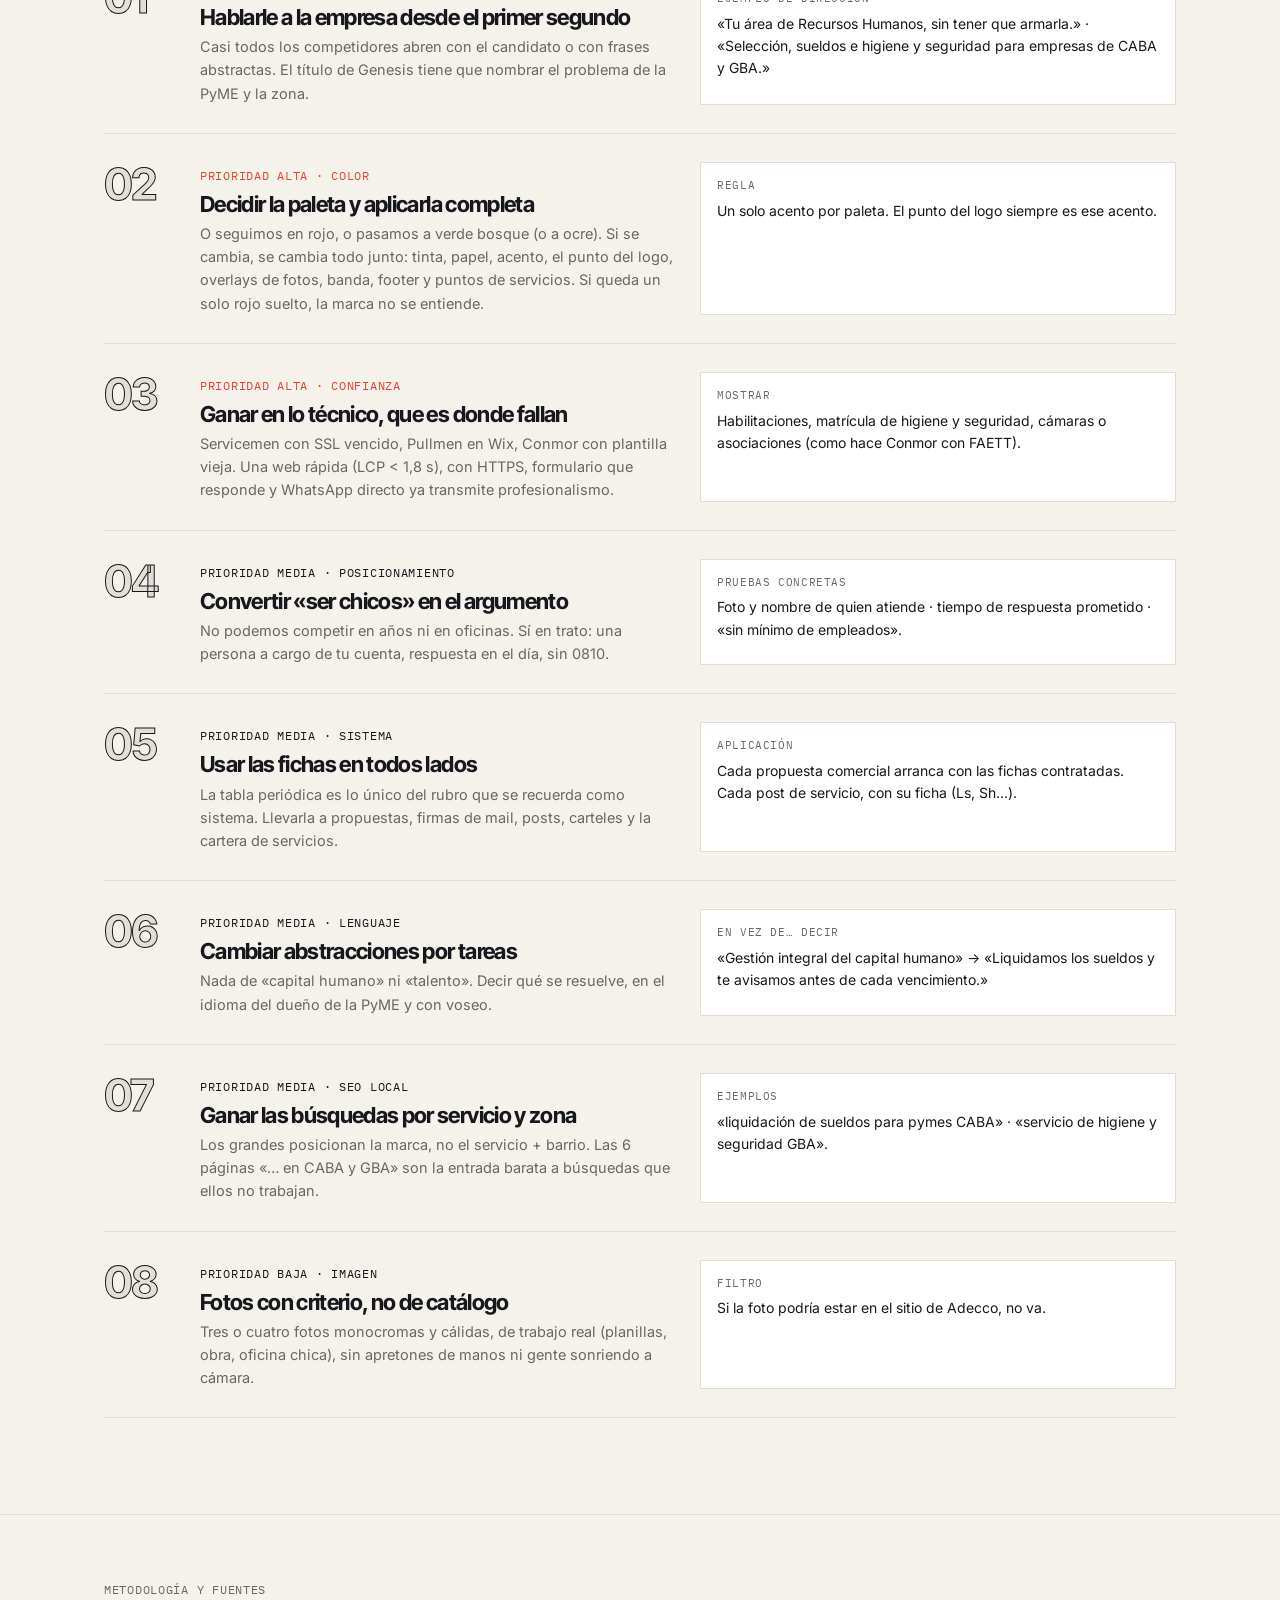
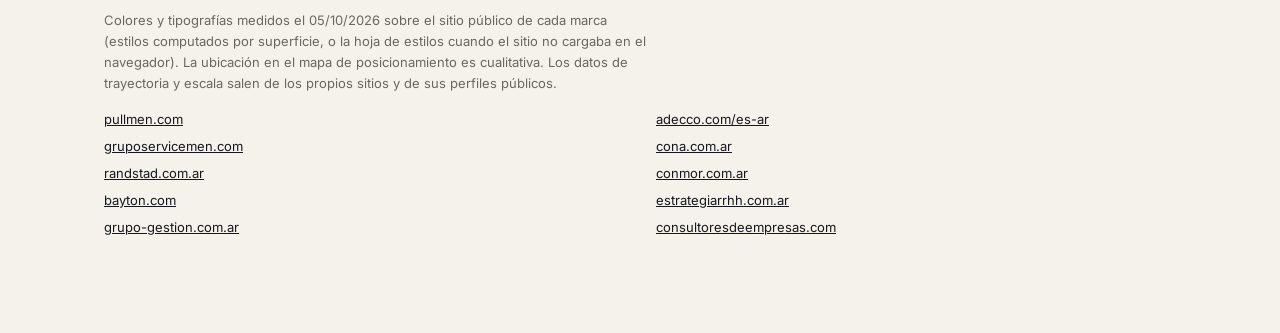
==== commit 633d2910: "Prueba de color: sin selector flotante" ====
--- a/colores.html
+++ b/colores.html
@@ -667,7 +667,7 @@
   <h2 style="margin-top:88px">La marca completa en cada paleta</h2>
   <p class="lead">Cada variante cambia toda la marca, no solo el hero: la tinta, el papel, el acento (incluido el punto del logo), los fondos, la banda, el footer y los puntos de los servicios. Así se ve la página como quedaría de verdad.</p>
 
-  <div class="pick" style="border-style:solid;border-color:var(--tinta);margin-top:32px"><span class="lb">Elegí una paleta</span><span class="hint">Tocá un color: cambia toda la marca de abajo y también todos los gráficos del informe (mapa de color, tabla, mapa de posicionamiento y rueda). El selector flotante de abajo a la derecha hace lo mismo desde cualquier parte de la página.</span></div>
+  <div class="pick" style="border-style:solid;border-color:var(--tinta);margin-top:32px"><span class="lb">Elegí una paleta</span><span class="hint">Tocá un color: cambia toda la marca de abajo y también todos los gráficos del informe (mapa de color, tabla, mapa de posicionamiento y rueda).</span></div>
   <div class="tabs" id="tabs" role="group" aria-label="Paletas" style="margin-top:0"></div>
   <div class="sim">
     <div>
@@ -852,7 +852,6 @@
  drawWheel(v.id);const fn=document.getElementById('fabName');if(fn)fn.textContent=v.name;try{localStorage.setItem('gnPal',v.id)}catch(e){}}
 const pickHTML=V.map(v=>`<button data-v="${v.id}" aria-pressed="false" title="${v.name}" aria-label="${v.name}"><i style="background:${v.sup}"></i>${v.name}</button>`).join('');
 document.querySelectorAll('[data-pick]').forEach(el=>el.innerHTML=`<span class="lb">Probá Genesis en otro color</span>${pickHTML}<span class="hint">Tocá un color: el gráfico se actualiza y Genesis se ubica donde quedaría.</span>`);
-document.body.insertAdjacentHTML('beforeend',`<div class="fab" role="group" aria-label="Paleta de Genesis"><div class="t">Paleta <span id="fabName"></span></div><div class="r">${pickHTML}</div></div>`);
 document.querySelectorAll('.pick [data-v],.fab [data-v]').forEach(b=>b.addEventListener('click',()=>show(b.dataset.v)));
 let first='rojo';try{first=localStorage.getItem('gnPal')||'rojo'}catch(e){}
 show(V.some(x=>x.id==first)?first:'rojo');
